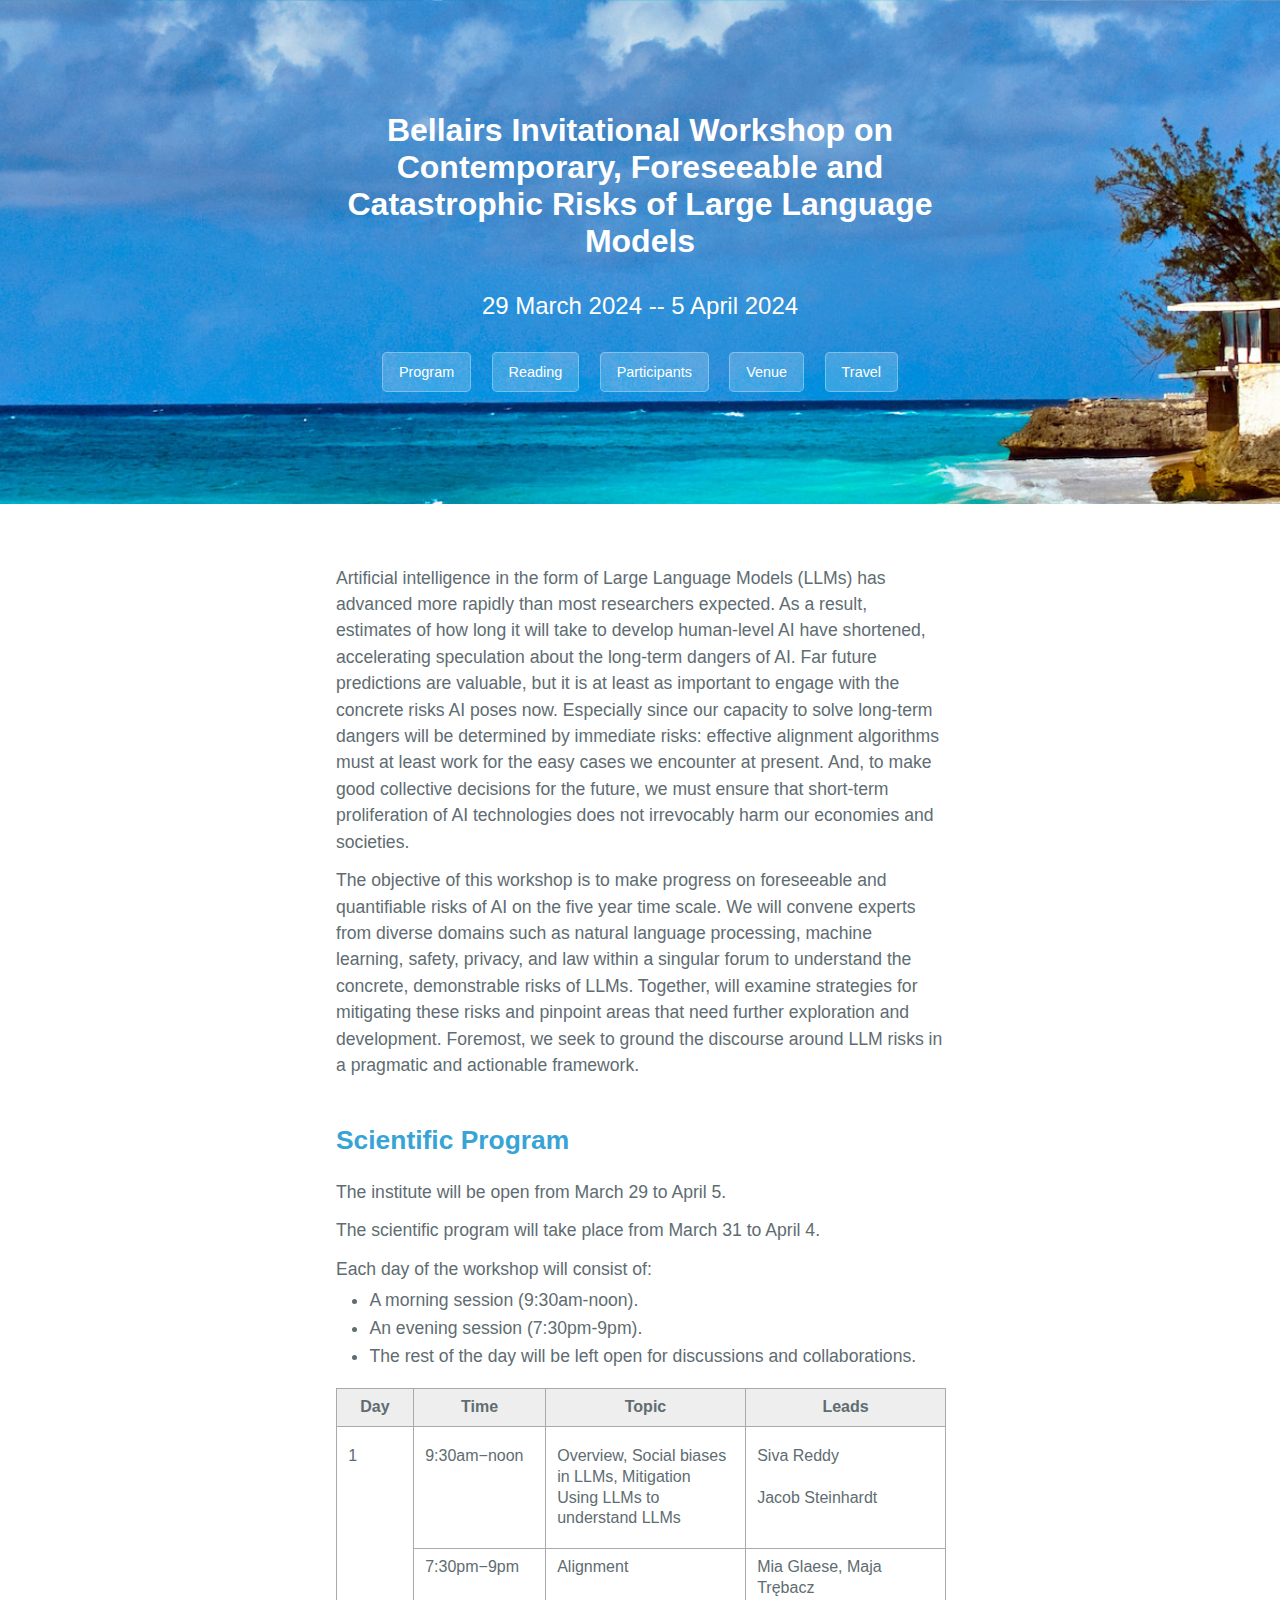
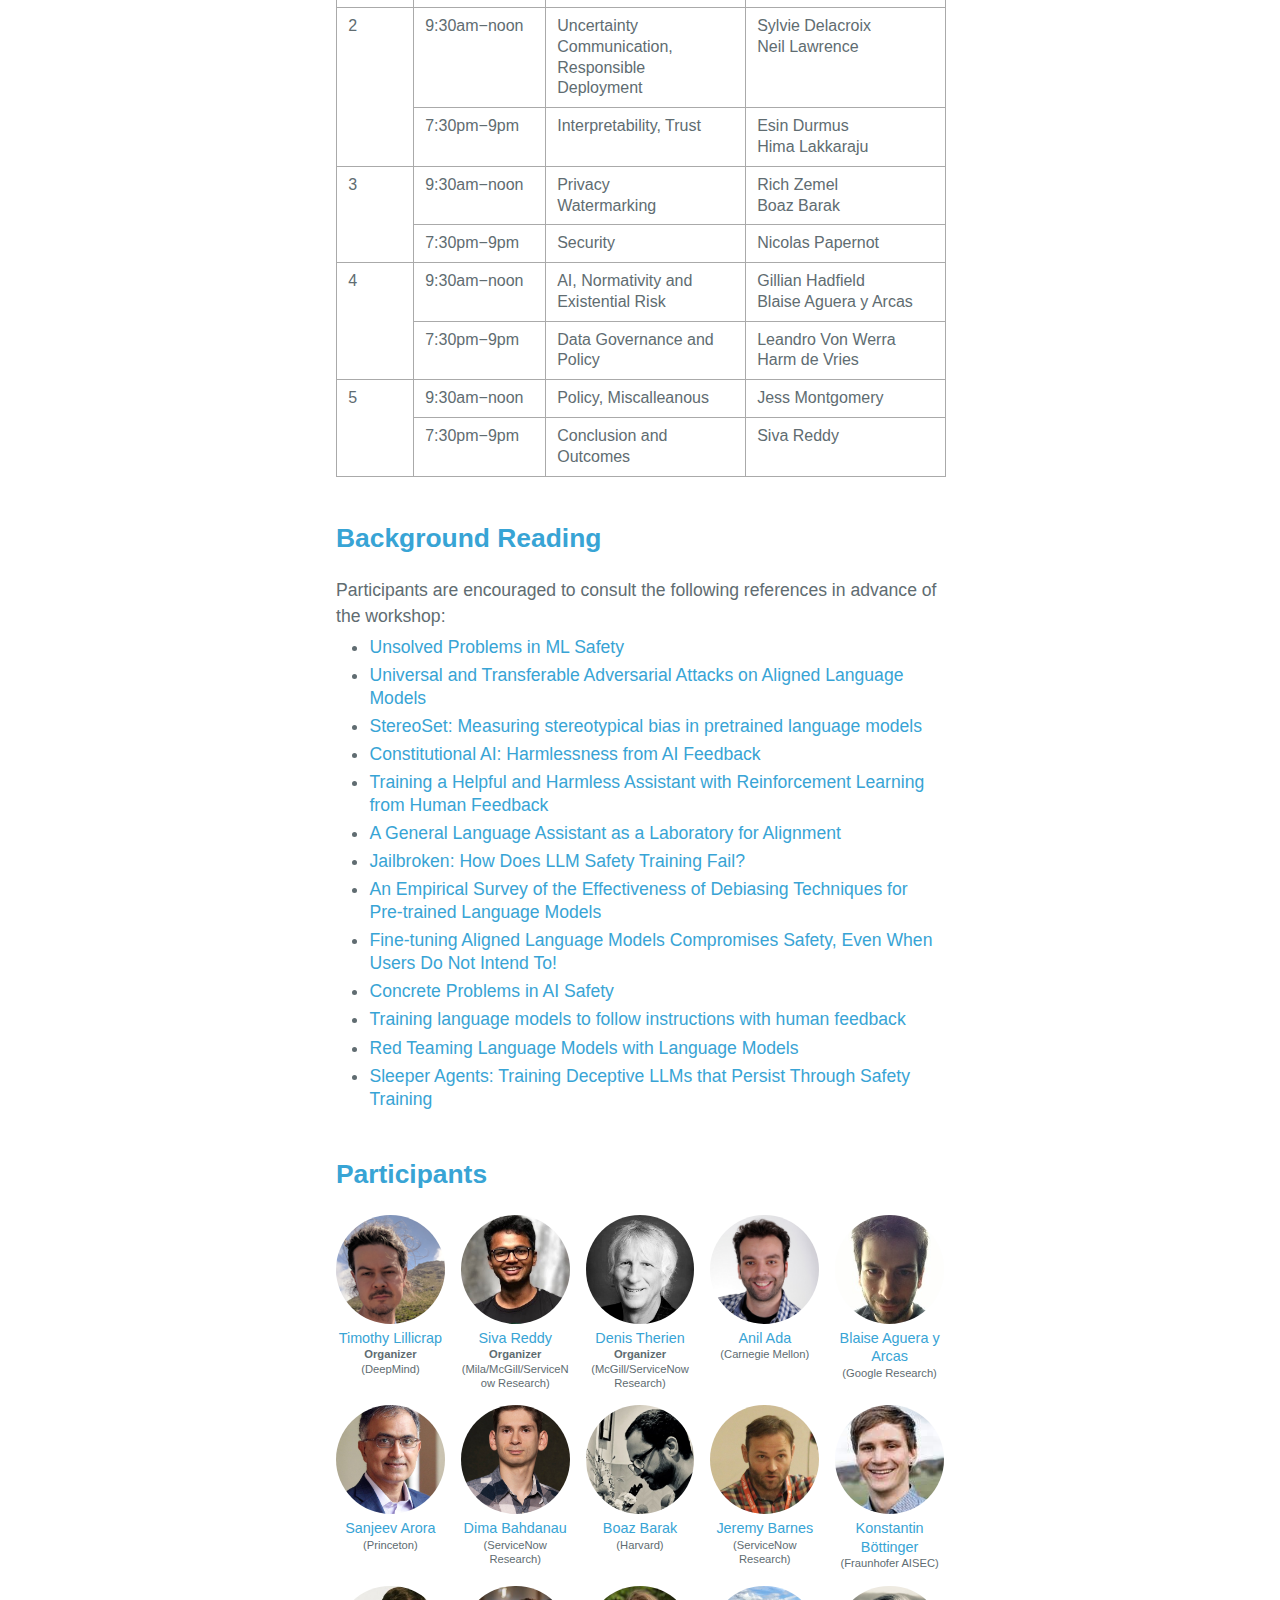
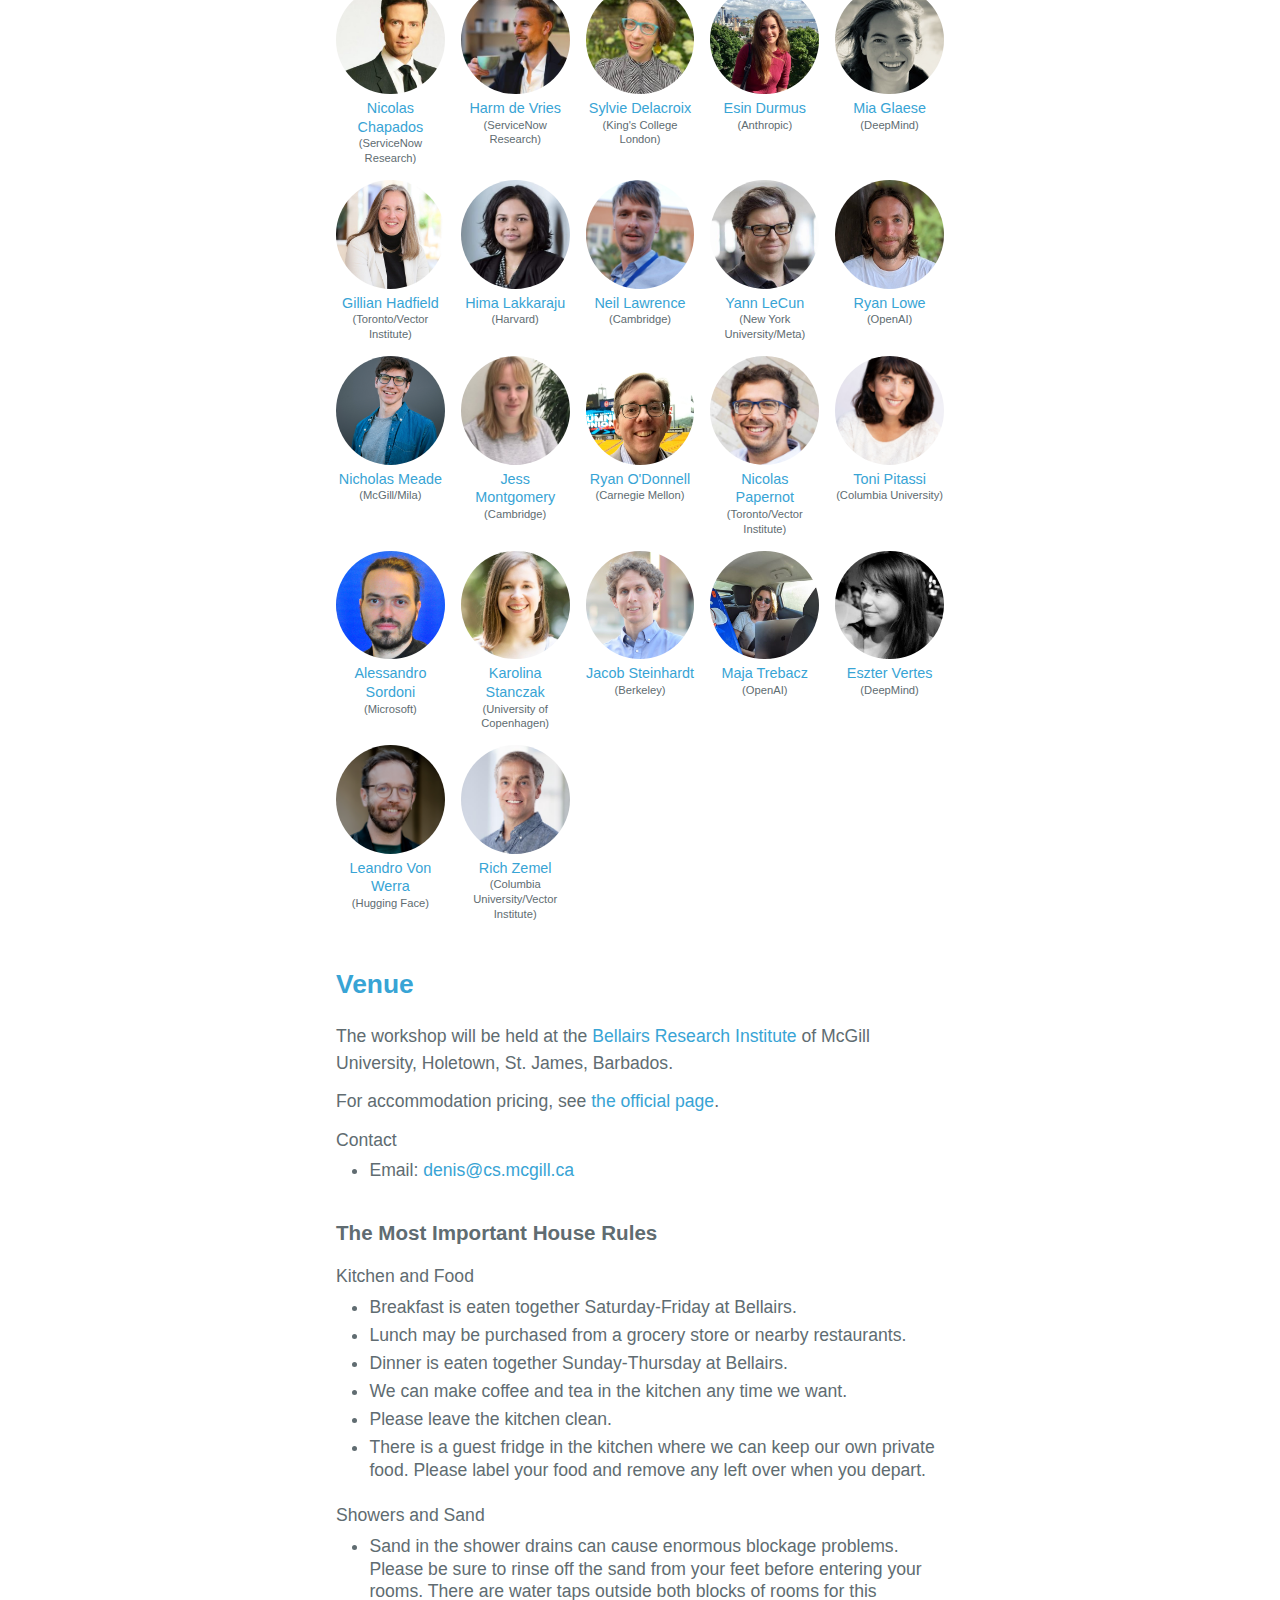
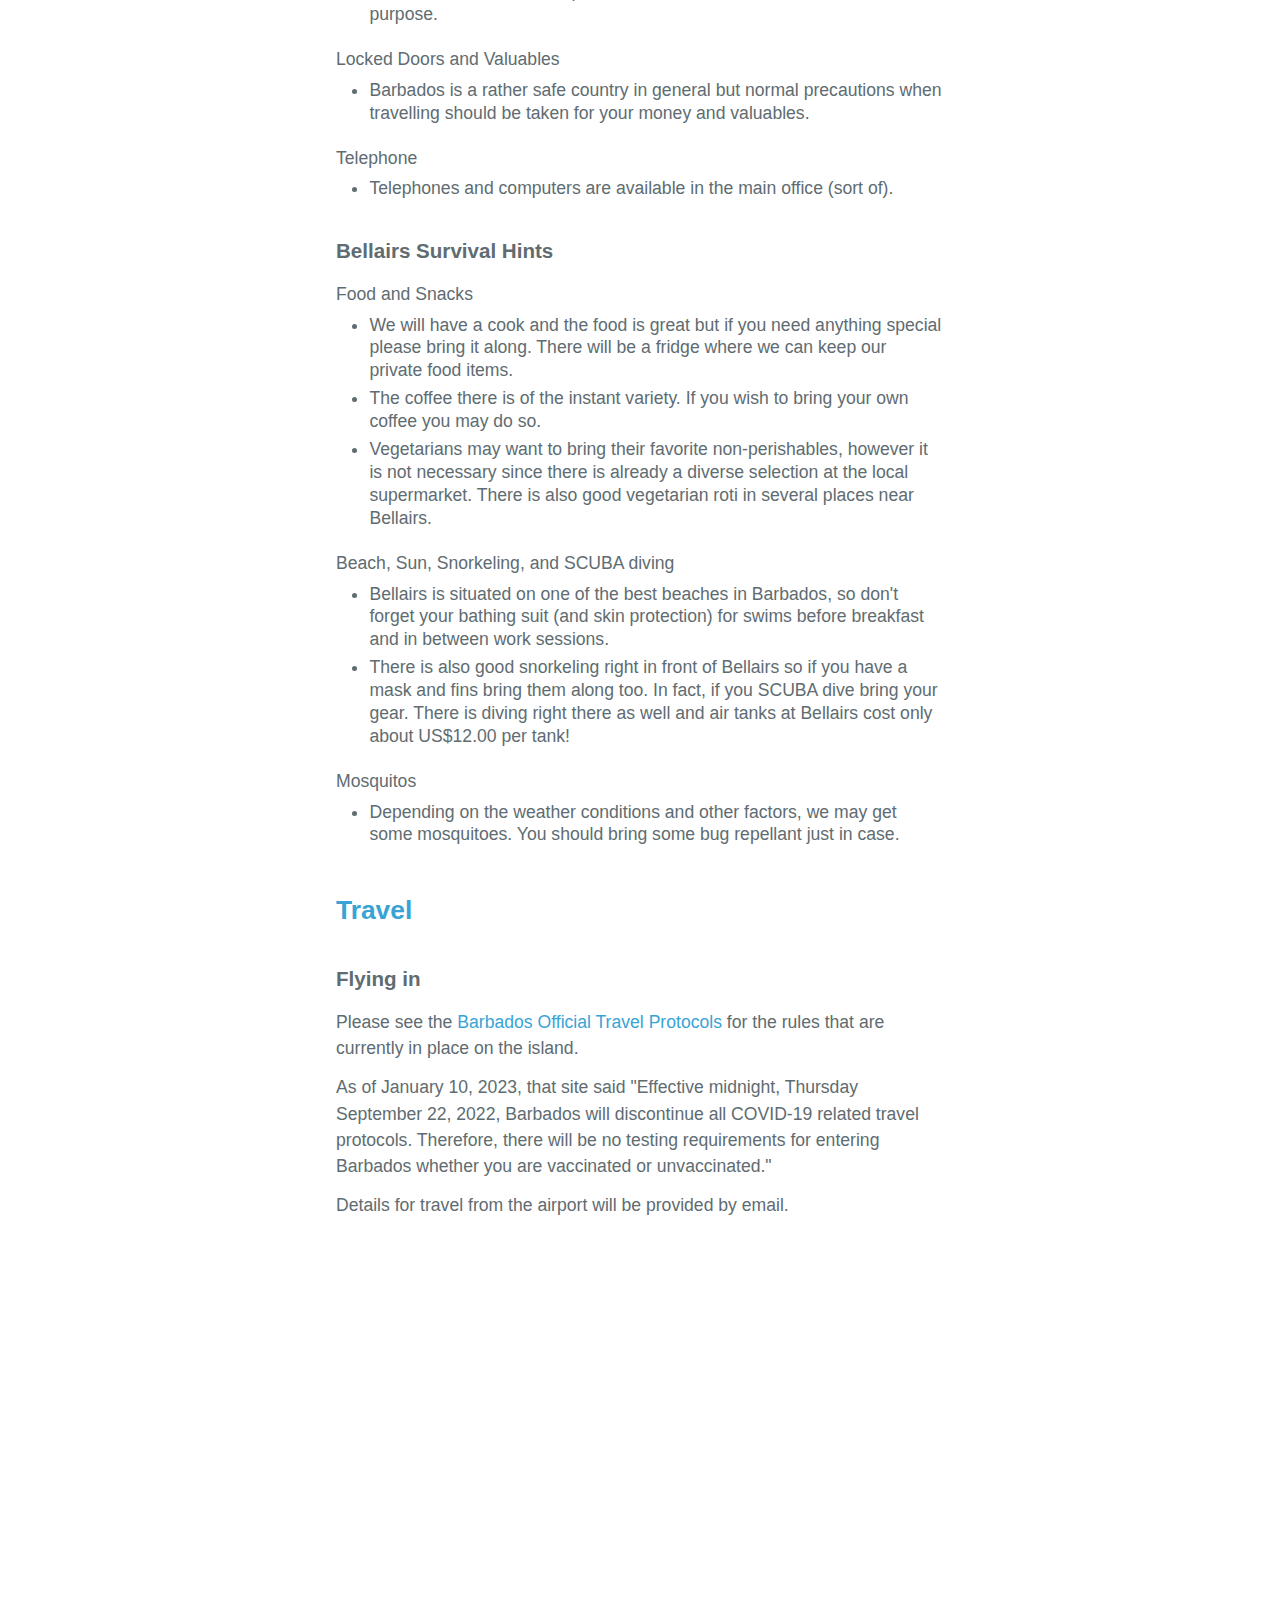
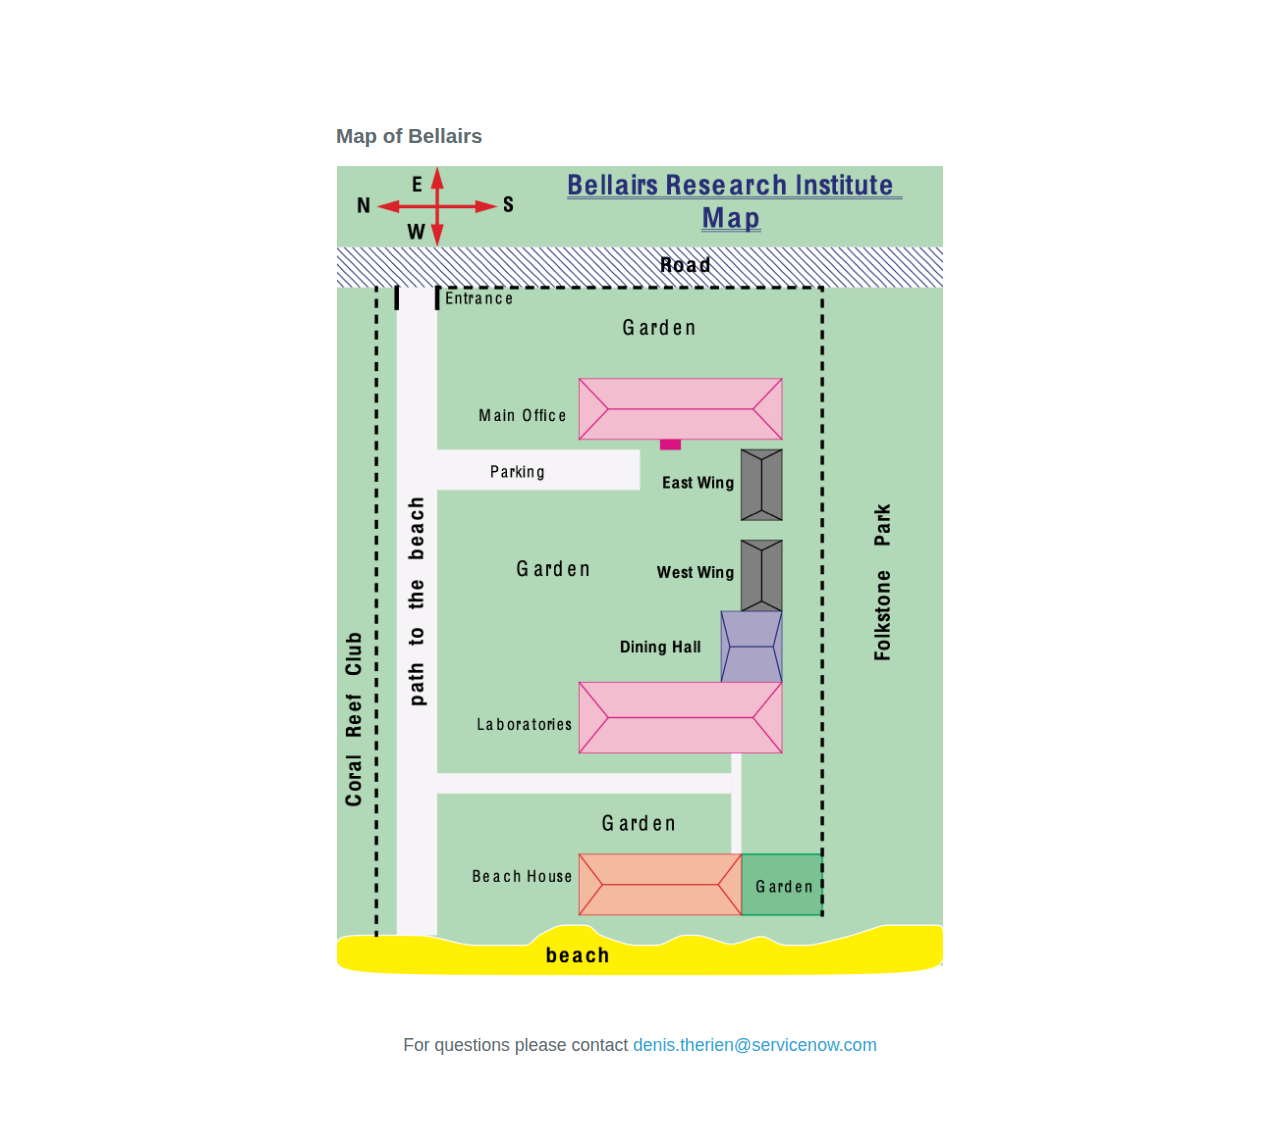
==== index.html @ 1d8d3992 "Update index.html" ====
<!DOCTYPE html>
<html lang="en-US">
    <head>
        <meta charset="UTF-8" />
        <title>Barbados Workshop 2024</title>
        <meta name="viewport" content="width=device-width, initial-scale=1" />
        <meta name="theme-color" content="#388cd5" />
        <link rel="stylesheet" href="assets/style.css" />
        <link rel="shortcut icon" type="image/x-icon" href="favicon.ico?v=9046d6025ad442bfe95151e736f675c26ff5b123" />
        <script src="jquery-3.7.1.min.js"></script>
        <script>
            $(function () {
                $("#includedContent").load("participant.html");
            });
        </script>
    </head>
    <body>
        <header>
            <h1>Bellairs Invitational Workshop on Contemporary, Foreseeable and Catastrophic Risks of Large Language Models</h1>
            <h2>29 March 2024 -- 5 April 2024 </h2>
            <a href="#program">Program</a>
            <a href="#reading">Reading</a>
            <a href="#participants">Participants</a>
            <a href="#venue">Venue</a>
            <a href="#travel">Travel</a>
        </header>
        <main>
            <p>
                Artificial intelligence in the form of Large Language Models (LLMs) has advanced more rapidly than most researchers expected. As a result, estimates of how long it will take to develop human-level AI have shortened,
                accelerating speculation about the long-term dangers of AI. Far future predictions are valuable, but it is at least as important to engage with the concrete risks AI poses now. Especially since our capacity to solve
                long-term dangers will be determined by immediate risks: effective alignment algorithms must at least work for the easy cases we encounter at present. And, to make good collective decisions for the future, we must ensure
                that short-term proliferation of AI technologies does not irrevocably harm our economies and societies.
            </p>
            <p>
                The objective of this workshop is to make progress on foreseeable and quantifiable risks of AI on the five year time scale. We will convene experts from diverse domains such as natural language processing, machine learning,
                safety, privacy, and law within a singular forum to understand the concrete, demonstrable risks of LLMs. Together, will examine strategies for mitigating these risks and pinpoint areas that need further exploration and
                development. Foremost, we seek to ground the discourse around LLM risks in a pragmatic and actionable framework.
            </p>
            <h2 id="program">Scientific Program</h2>
            <p>The institute will be open from March 29 to April 5.</p>
            <p>The scientific program will take place from March 31 to April 4.</p>
            <p>Each day of the workshop will consist of:</p>
            <ul>
                <li>A morning session (9:30am-noon).</li>
                <li>An evening session (7:30pm-9pm).</li>
                <li>The rest of the day will be left open for discussions and collaborations.</li>
            </ul>
            <google-sheets-html-origin>
<table dir="ltr" style="table-layout: fixed; font-size: 12pt; width: 0px; border-collapse: collapse; border: none;" border="1" cellspacing="0" cellpadding="0" data-sheets-root="1">
<thead>
<tr>
<th>Day</th>
<th>Time</th>
<th>Topic</th>
<th>Leads</th>
</tr>
</thead>
<colgroup> <col width="77" /> <col width="132" /> <col width="200" /> <col width="200" /> </colgroup>
<tbody>
<tr>
<td colspan="1" rowspan="2">
<div>1</div>
</td>
<td>9:30am&minus;noon</td>
<td>
<p>Overview, Social biases in LLMs, Mitigation<br />Using LLMs to understand LLMs</p>
</td>
<td>
<p>Siva Reddy<br /><br />Jacob Steinhardt<br /><br /></p>
</td>
</tr>
<tr>
<td>7:30pm&minus;9pm</td>
<td>Alignment</td>
<td>Mia Glaese, Maja Trębacz</td>
</tr>
<tr>
<td colspan="1" rowspan="2">
<div>2</div>
</td>
<td>9:30am&minus;noon</td>
<td>Uncertainty Communication, Responsible Deployment</td>
<td>Sylvie Delacroix<br />Neil Lawrence<br /><br /></td>
</tr>
<tr>
<td>7:30pm&minus;9pm</td>
<td>Interpretability, Trust</td>
<td>Esin Durmus<br />Hima Lakkaraju</td>
</tr>
<tr>
<td colspan="1" rowspan="2">
<div>3</div>
</td>
<td>9:30am&minus;noon</td>
<td>Privacy<br />Watermarking</td>
<td>Rich Zemel<br />Boaz Barak</td>
</tr>
<tr>
<td>7:30pm&minus;9pm</td>
<td>Security</td>
<td>Nicolas Papernot</td>
</tr>
<tr>
<td colspan="1" rowspan="2">
<div>4</div>
</td>
<td>9:30am&minus;noon</td>
<td>AI, Normativity and Existential Risk</td>
<td>Gillian Hadfield<br /> Blaise Aguera y Arcas</td>
</tr>
<tr>
<td>7:30pm&minus;9pm</td>
<td>Data Governance and Policy</td>
<td>Leandro Von Werra<br />Harm de Vries</td>
</tr>
<tr>
<td colspan="1" rowspan="2">
<div>5</div>
</td>
<td>9:30am&minus;noon</td>
<td>Policy, Miscalleanous</td>
<td>Jess Montgomery</td>
</tr>
<tr>
<td>7:30pm&minus;9pm</td>
<td>Conclusion and Outcomes</td>
<td>Siva Reddy</td>
</tr>
</tbody>
</table>
</google-sheets-html-origin>
            <h2 id="reading">Background Reading</h2>
            <p>Participants are encouraged to consult the following references in advance of the workshop:</p>
            <ul>
                <li><a href="https://arxiv.org/abs/2109.13916">Unsolved Problems in ML Safety</a></li>
                <li><a href="https://arxiv.org/abs/2307.15043">Universal and Transferable Adversarial Attacks on Aligned Language Models</a></li>
                <li><a href="https://aclanthology.org/2021.acl-long.416">StereoSet: Measuring stereotypical bias in pretrained language models</a></li>
                <li><a href="https://arxiv.org/abs/2212.08073">Constitutional AI: Harmlessness from AI Feedback</a></li>
                <li><a href="https://arxiv.org/abs/2204.05862">Training a Helpful and Harmless Assistant with Reinforcement Learning from Human Feedback</a></li>
                <li><a href="https://arxiv.org/abs/2112.00861">A General Language Assistant as a Laboratory for Alignment</a></li>
                <li><a href="https://arxiv.org/abs/2307.02483">Jailbroken: How Does LLM Safety Training Fail?</a></li>
                <li><a href="https://aclanthology.org/2022.acl-long.132">An Empirical Survey of the Effectiveness of Debiasing Techniques for Pre-trained Language Models</a></li>
                <li><a href="https://arxiv.org/abs/2310.03693">Fine-tuning Aligned Language Models Compromises Safety, Even When Users Do Not Intend To!</a></li>
                <li><a href="https://arxiv.org/abs/1606.06565">Concrete Problems in AI Safety</a></li>
                <li><a href="https://arxiv.org/abs/2203.02155">Training language models to follow instructions with human feedback</a></li>
                <li><a href="https://aclanthology.org/2022.emnlp-main.225">Red Teaming Language Models with Language Models</a></li>
                <li><a href="https://arxiv.org/abs/2401.05566">Sleeper Agents: Training Deceptive LLMs that Persist Through Safety Training</a></li>
            </ul>
            </ul>
            <h2 id="participants">Participants</h2>
            <div id="includedContent"></div>
            <h2 id="venue">Venue</h2>
            <p>The workshop will be held at the <a href="https://www.mcgill.ca/bellairs/">Bellairs Research Institute</a> of McGill University, Holetown, St. James, Barbados.</p>
            <p>For accommodation pricing, see <a href="https://www.mcgill.ca/bellairs/facilities/accommodation">the official page</a>.</p>
            <p>Contact</p>
            <ul>
                <li>Email: <a href="mailto:denis@cs.mcgill.ca">denis@cs.mcgill.ca</a></li>
            </ul>
            <h3>The Most Important House Rules</h3>
            <p>Kitchen and Food</p>
            <ul>
                <li>Breakfast is eaten together Saturday-Friday at Bellairs.</li>
                <li>Lunch may be purchased from a grocery store or nearby restaurants.</li>
                <li>Dinner is eaten together Sunday-Thursday at Bellairs.</li>
                <li>We can make coffee and tea in the kitchen any time we want.</li>
                <li>Please leave the kitchen clean.</li>
                <li>There is a guest fridge in the kitchen where we can keep our own private food. Please label your food and remove any left over when you depart.</li>
            </ul>
            <p>Showers and Sand</p>
            <ul>
                <li>
                    Sand in the shower drains can cause enormous blockage problems. Please be sure to rinse off the sand from your feet before entering your rooms. There are water taps outside both blocks of rooms for this purpose.
                </li>
            </ul>
            <p>Locked Doors and Valuables</p>
            <ul>
                <li>Barbados is a rather safe country in general but normal precautions when travelling should be taken for your money and valuables.</li>
            </ul>
            <p>Telephone</p>
            <ul>
                <li>Telephones and computers are available in the main office (sort of).</li>
            </ul>
            <h3>Bellairs Survival Hints</h3>
            <p>Food and Snacks</p>
            <ul>
                <li>We will have a cook and the food is great but if you need anything special please bring it along. There will be a fridge where we can keep our private food items.</li>
                <li>The coffee there is of the instant variety. If you wish to bring your own coffee you may do so.</li>
                <li>
                    Vegetarians may want to bring their favorite non-perishables, however it is not necessary since there is already a diverse selection at the local supermarket. There is also good vegetarian roti in several places near
                    Bellairs.
                </li>
            </ul>
            <p>Beach, Sun, Snorkeling, and SCUBA diving</p>
            <ul>
                <li>Bellairs is situated on one of the best beaches in Barbados, so don't forget your bathing suit (and skin protection) for swims before breakfast and in between work sessions.</li>
                <li>
                    There is also good snorkeling right in front of Bellairs so if you have a mask and fins bring them along too. In fact, if you SCUBA dive bring your gear. There is diving right there as well and air tanks at Bellairs cost
                    only about US$12.00 per tank!
                </li>
            </ul>
            <p>Mosquitos</p>
            <ul>
                <li>Depending on the weather conditions and other factors, we may get some mosquitoes. You should bring some bug repellant just in case.</li>
            </ul>
            <h2 id="travel">Travel</h2>
            <h3>Flying in</h3>
            <p>Please see the <a href="https://www.visitbarbados.org/covid-19-travel-guidelines-2022">Barbados Official Travel Protocols</a> for the rules that are currently in place on the island.</p>
            <p>
                As of January 10, 2023, that site said "Effective midnight, Thursday September 22, 2022, Barbados will discontinue all COVID-19 related travel protocols. Therefore, there will be no testing requirements for entering Barbados
                whether you are vaccinated or unvaccinated."
            </p>
            <p>Details for travel from the airport will be provided by email.</p>
            <iframe src="https://maps.google.com/maps?q=mcgill+bellairs+holetown&t=&z=13&ie=UTF8&iwloc=&output=embed" frameborder="0" style="border: 0; width: 100%; height: 50vh;" allowfullscreen></iframe>
            <h3>Map of Bellairs</h3>
            <center>
                <img src="assets/bellairs-map.png" style="max-height: 90vh;" />
            </center>
            <p style="margin: 3rem 0 1rem; text-align: center;">For questions please contact <a href="mailto:denis.therien@servicenow.com">denis.therien@servicenow.com</a></p>
        </main>
    </body>
</html>
---- assets/style.css ----
* {
  font-family: -apple-system, BlinkMacSystemFont, 'Segoe UI', Roboto, Helvetica Neue, Helvetica, Arial, sans-serif, 'Apple Color Emoji', 'Segoe UI Emoji', 'Segoe UI Symbol';
  box-sizing: border-box;
}

html, body {
  margin: 0;
  padding: 0;
  font-size: 16px !important;
  background: #fff;
  min-height: 100%;
}

img { max-width: 100%; }
p { margin: .7em 0; }
h1, h2, h3, h4 { margin: 1.6em 0 .7em 0; }
h1, h2, h3, h4, p, li { word-wrap: break-word; }
a, a:active, a:hover, a:visited { color: #38a4d5; text-decoration: none; }

header {
  background: url(banner.jpg);
  background-size: cover;
  background-position: 89% center;
  text-align: center;
  margin: 0;
  padding: 7rem 1rem 6rem;
}

header h1 {
  font-size: 2em;
  color: #fff;
  margin: 0 auto;
  width: 100%;
  max-width: 40rem;
  padding: 0;
}
header h2 {
  font-size: 1.5em;
  color: #fff;
  margin: 2rem 0 2rem;
  padding: 0;
  font-weight: normal;
}
header a, header a:visited {
  display: inline-block;
  font-size: 0.9rem;
  padding: .7rem 1rem;
  margin: 0 0 1rem 0;
  color: #fff;
  background-color: rgba(255, 255, 255, 0.2);
  border: rgba(255, 255, 255, 0.3) solid 1px;
  border-radius: 0.3rem;
  transition: color 0.2s, background-color 0.2s, border-color 0.2s;
}
header a:hover, header a:active {
  color: #fff;
  background-color: rgba(255, 255, 255, 0.4);
  border-color: rgba(255, 255, 255, 0.3);
  border-color: rgba(255, 255, 255, 0.5);
  text-decoration: none;
}
header a + a { margin-left: 1rem; }

main {
  margin: 0 auto;
  padding: 3rem 1rem 3rem;
  width: 100%;
  max-width: 40rem;
  line-height: 1.5;
  color: #606c71;
  font-size: 1.1rem;
}

main h2 { color: #38a4d5; }
main a:hover { text-decoration: underline; }
th, td { border: 1px solid #aaa; padding: .5rem .7rem; vertical-align: baseline; line-height: 1.3; }
th { background: #eee; }
table { border-collapse: collapse; width: 100%; }
table .c { text-align: center; }
table .l { text-align: left; }
ol, ul { padding-left: 1.9em; }
li { line-height: 1.3; padding: .15em 0; }
p + ol, p + ul { margin-top: -.5em; }

.faces {
  display: grid;
  grid-template-columns: repeat(auto-fit, minmax(max(5rem, 15%), 1fr));
  gap: .7rem 1rem;
  margin: 1rem 0;
  padding: 0;
}
.faces li { display: inline-block; text-align: center; font-size: .7rem; }
.faces img { width: 100%; aspect-ratio: 1 / 1; object-fit: cover; border-radius: 100%; }
.faces a { display: block; font-size: .9rem }
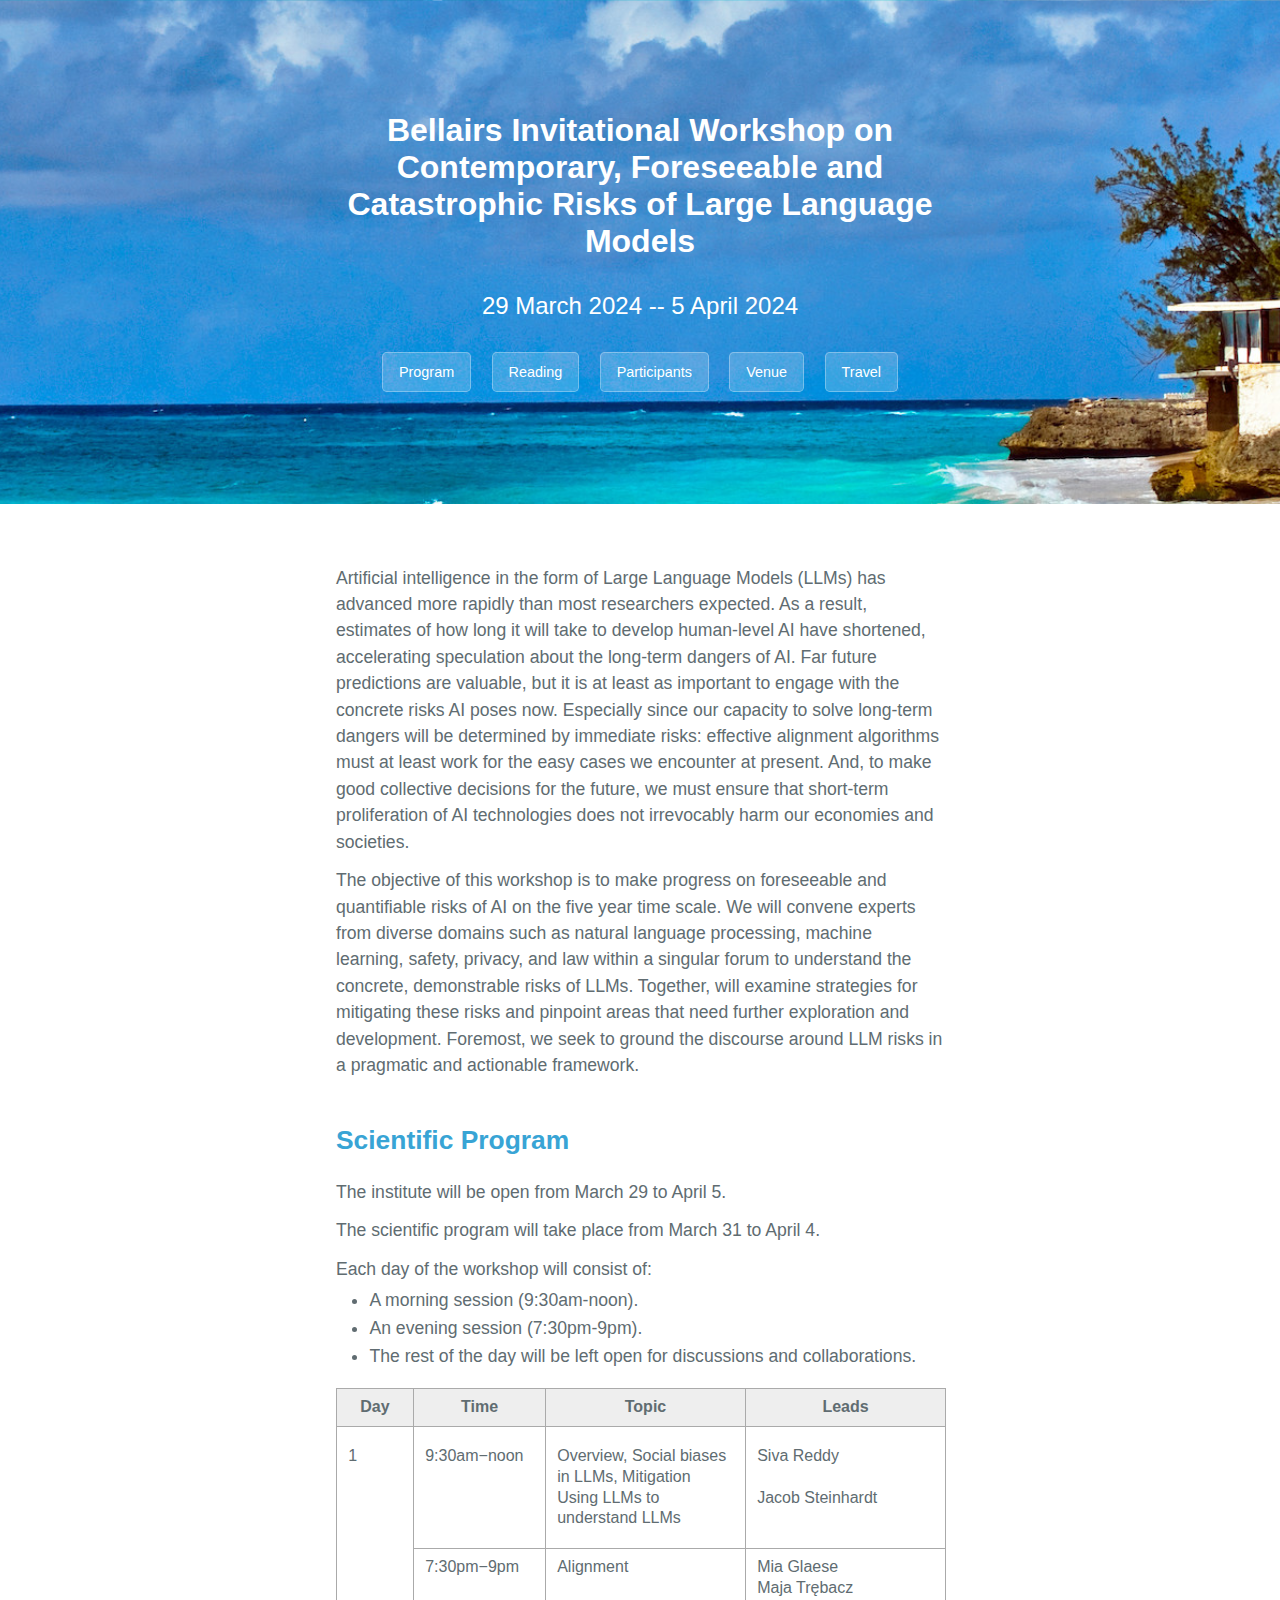
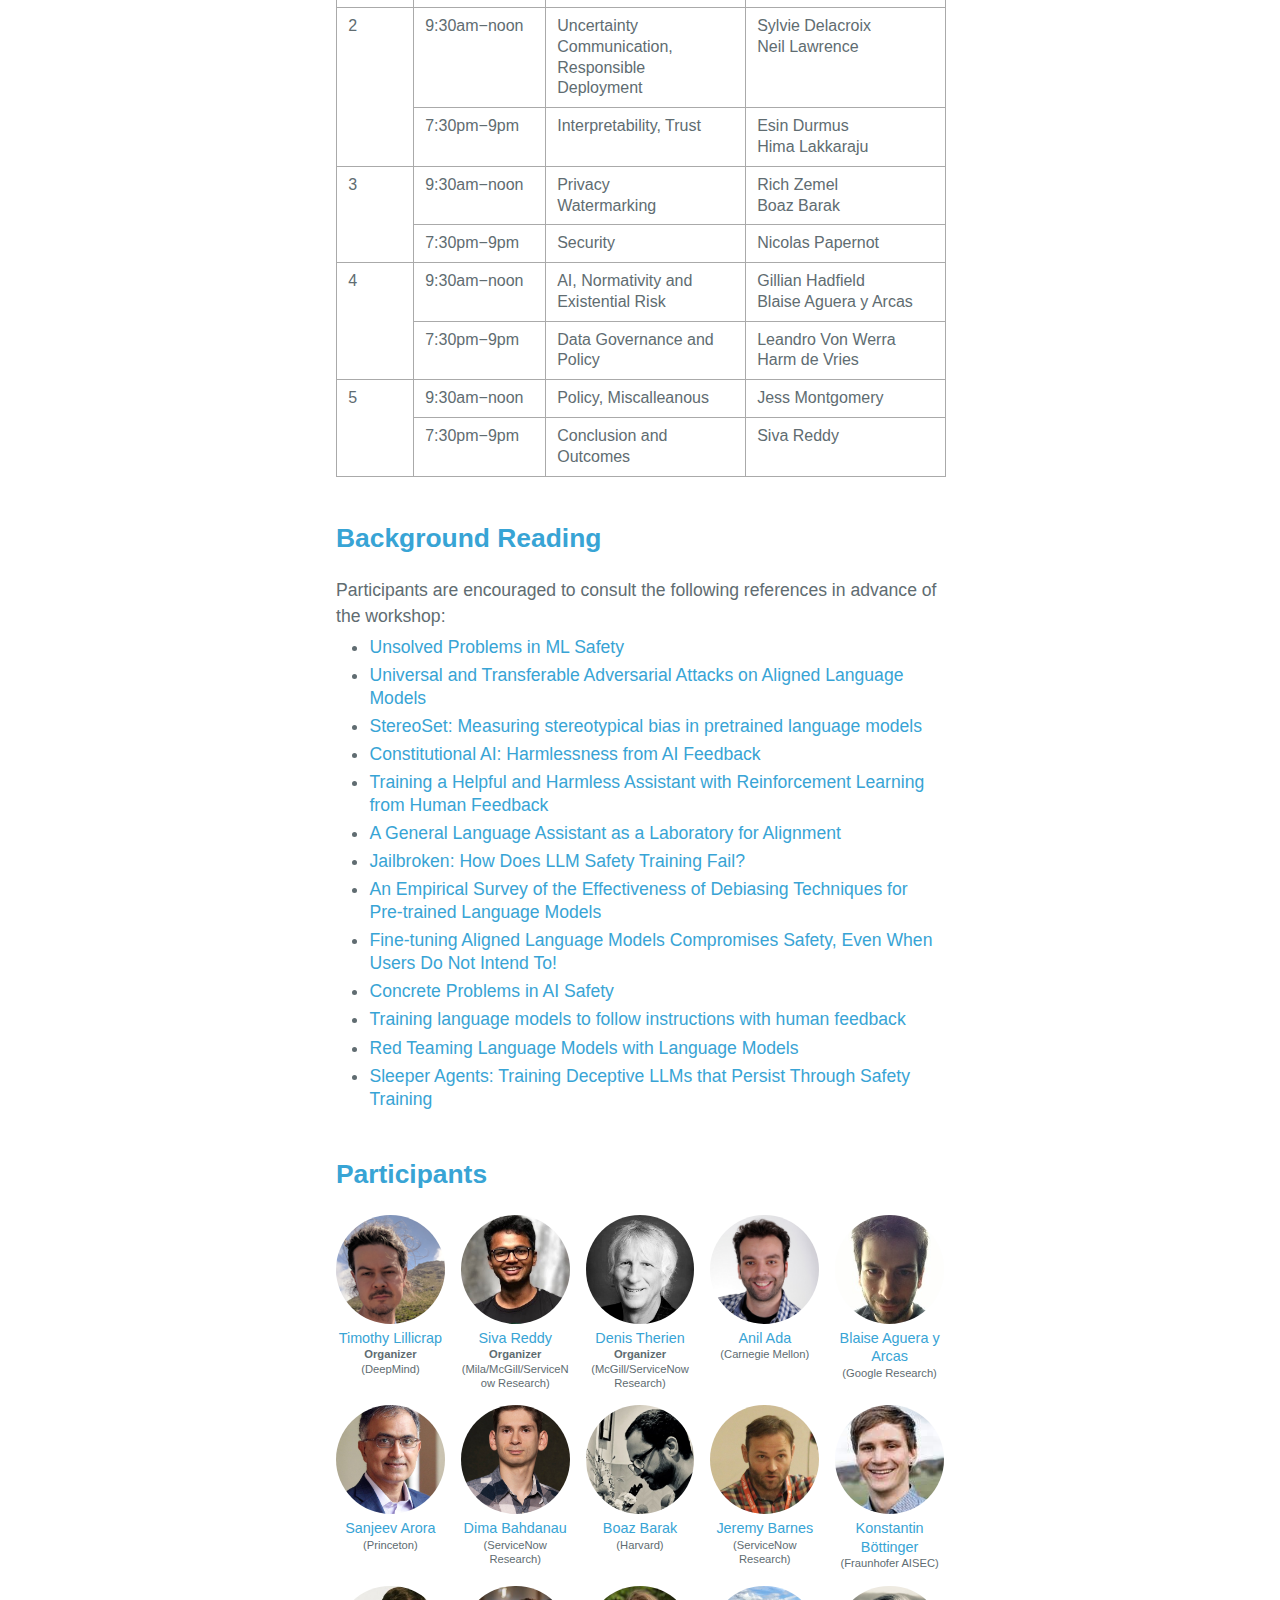
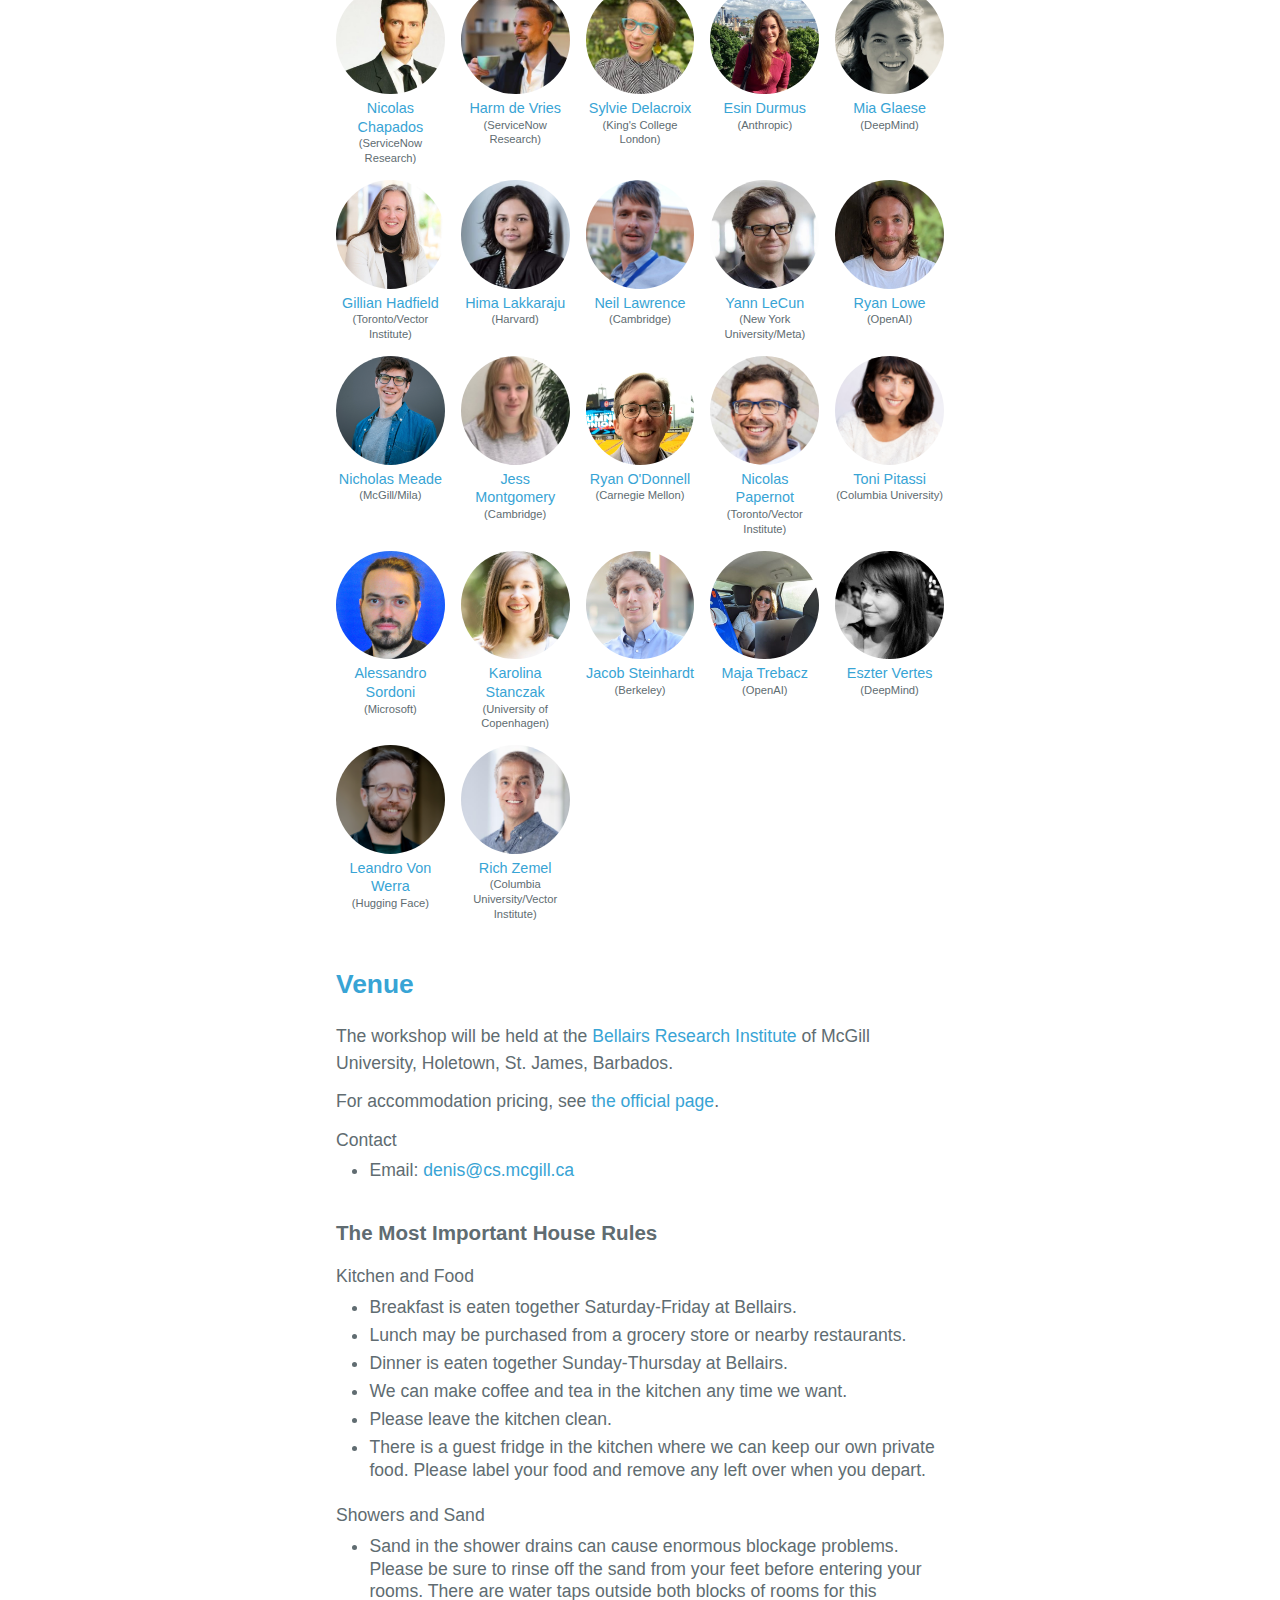
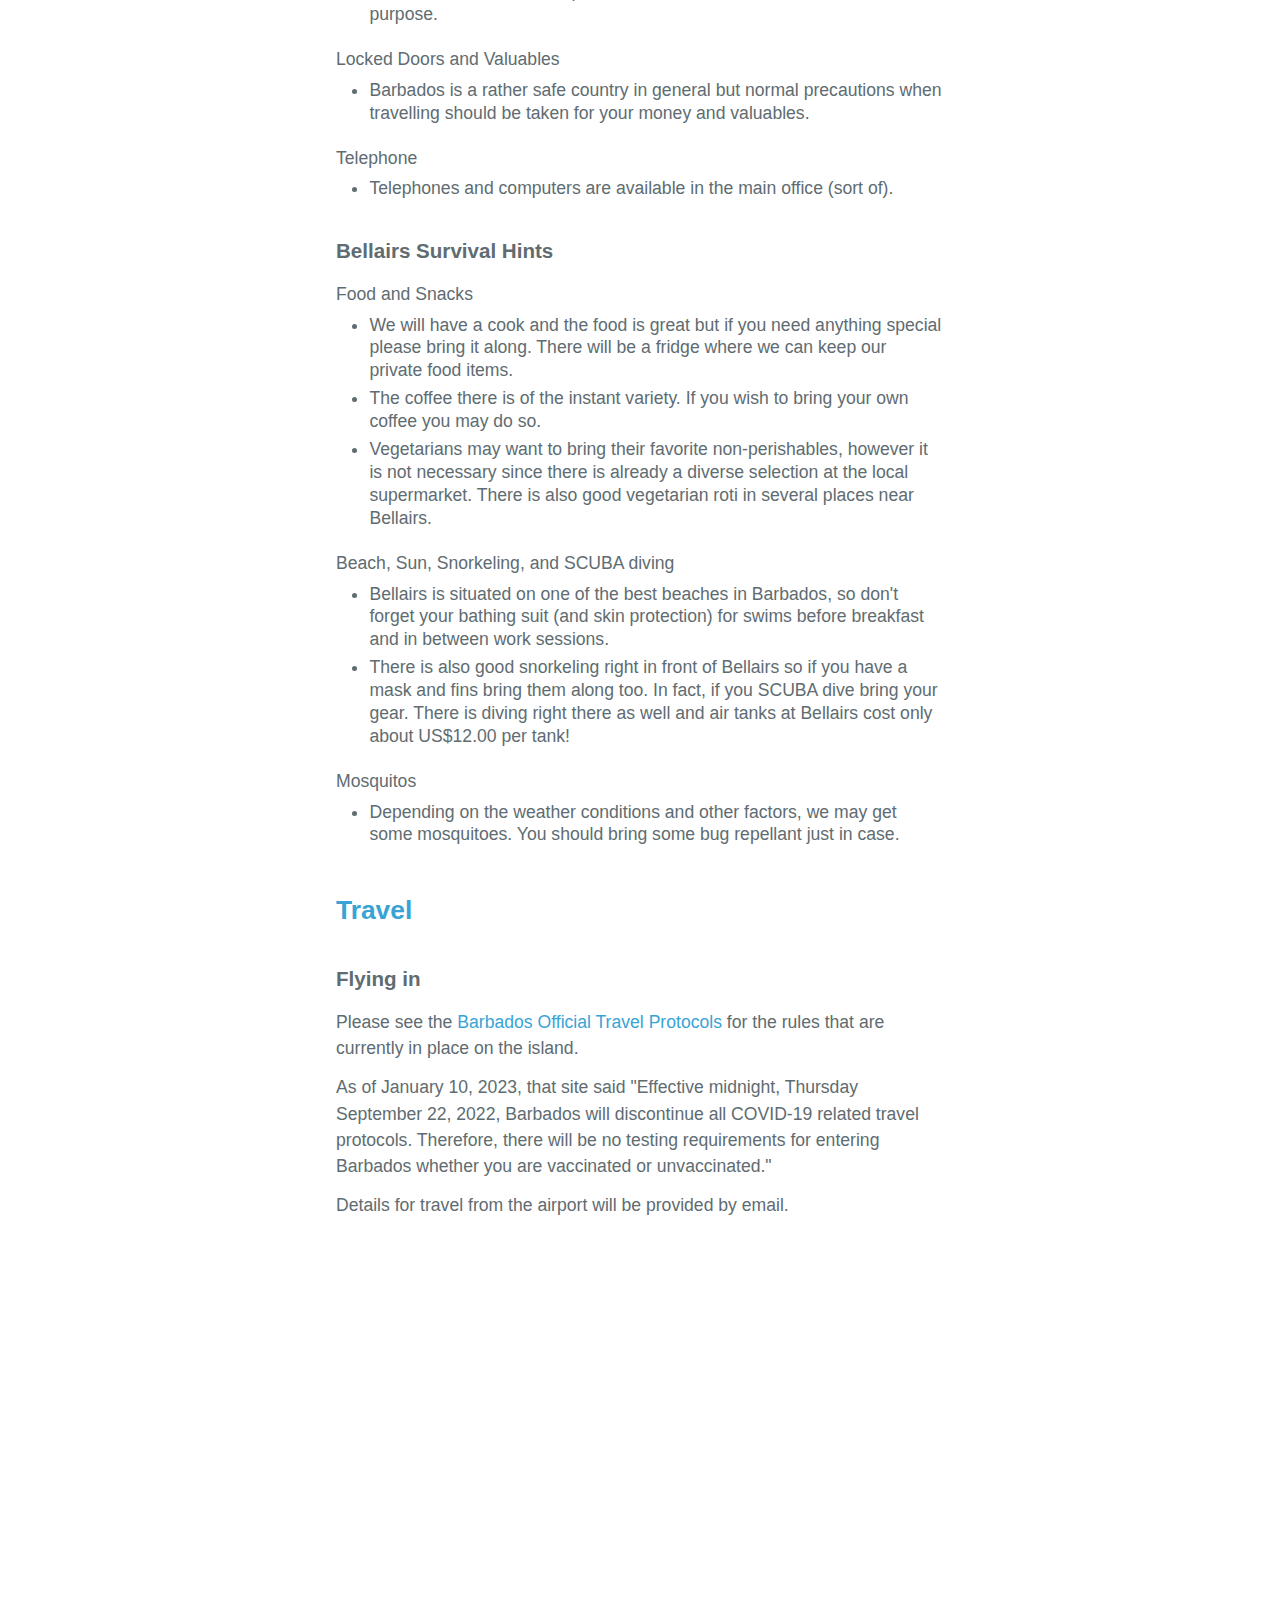
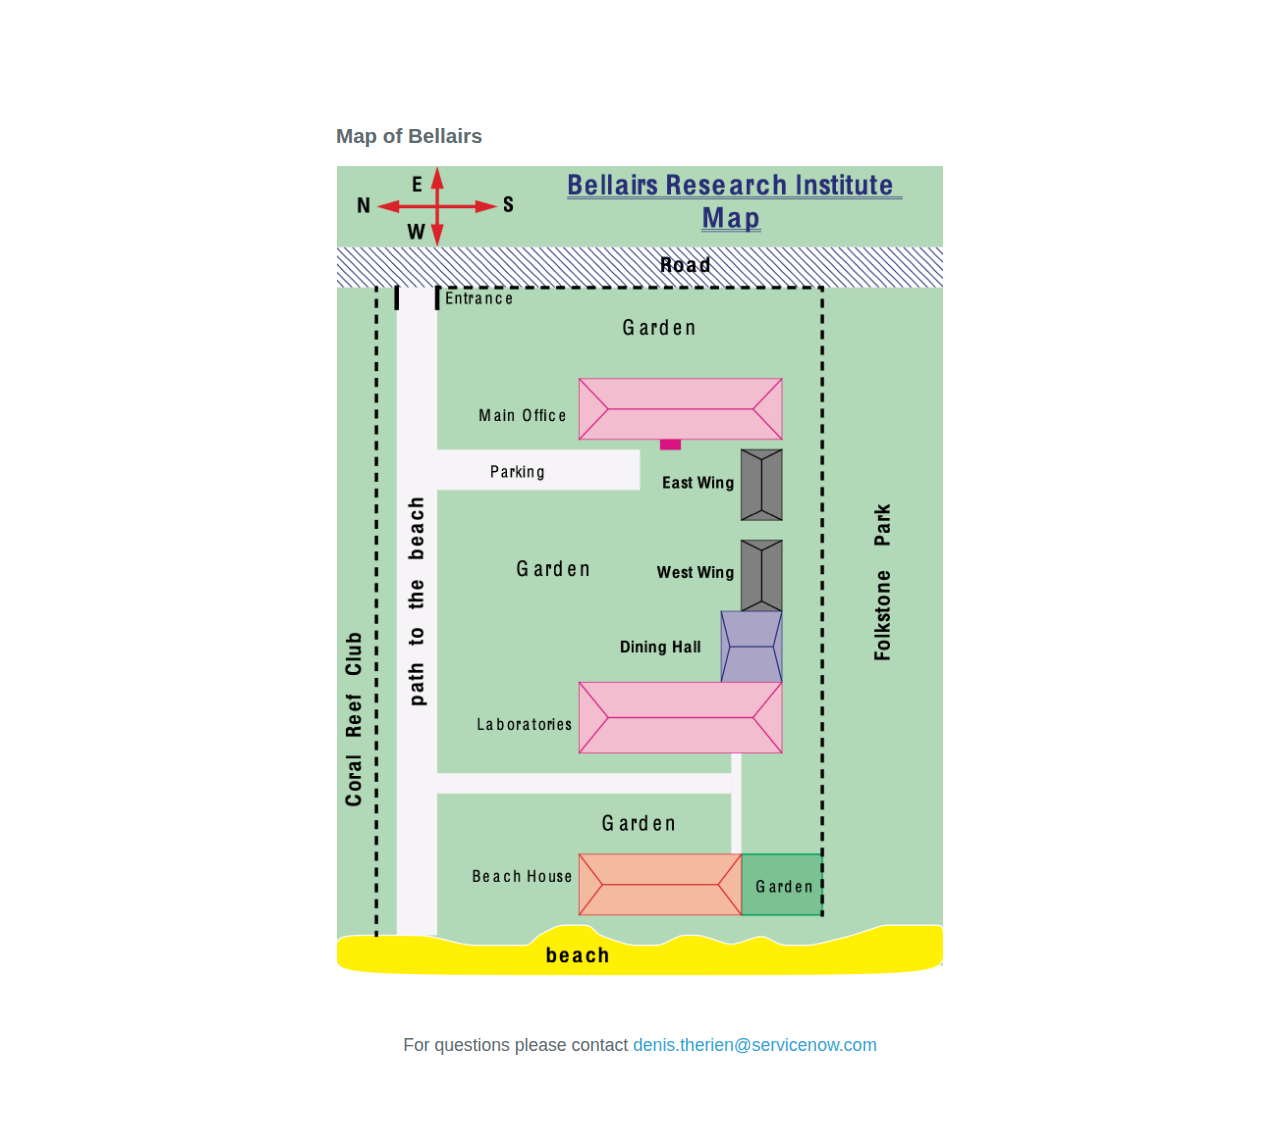
==== commit 02f80c3a: "Update index.html" ====
--- a/index.html
+++ b/index.html
@@ -72,7 +72,7 @@
 <tr>
 <td>7:30pm&minus;9pm</td>
 <td>Alignment</td>
-<td>Mia Glaese, Maja Trębacz</td>
+<td>Mia Glaese<br />Maja Trębacz</td>
 </tr>
 <tr>
 <td colspan="1" rowspan="2">
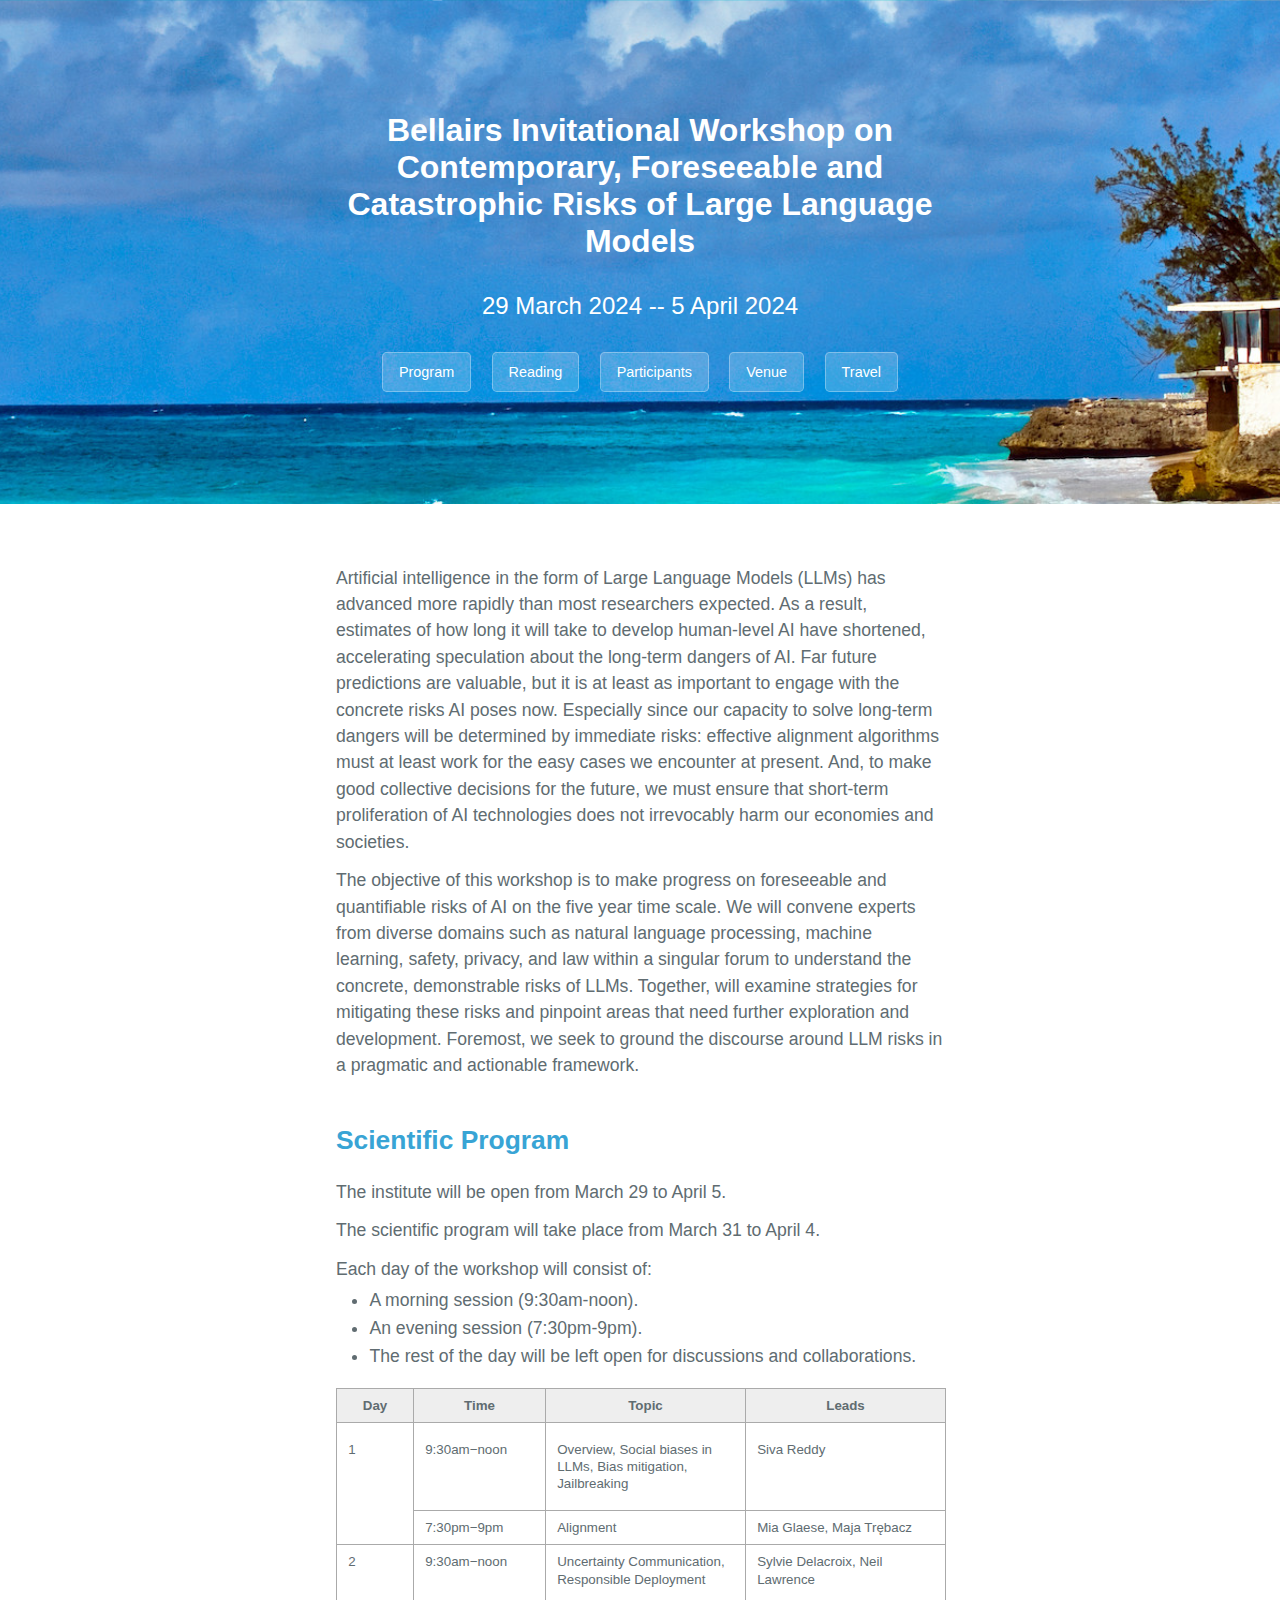
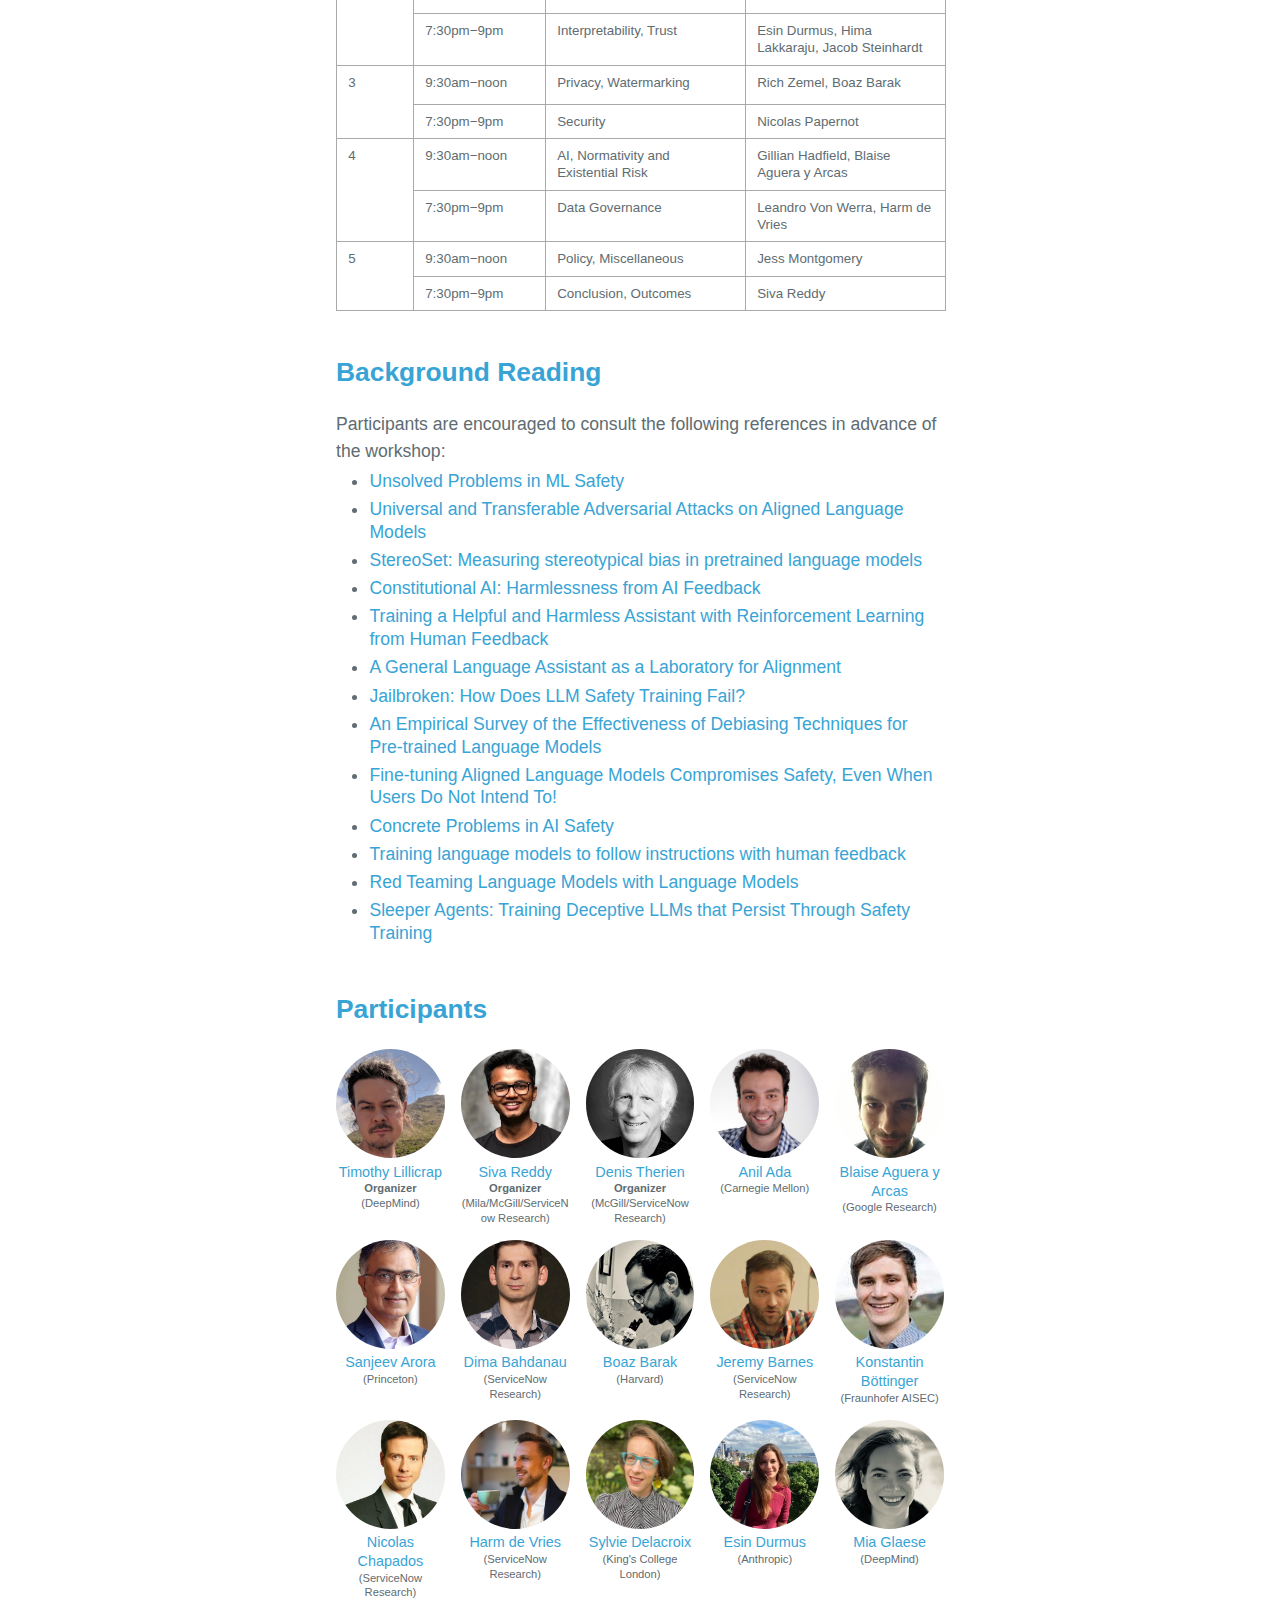
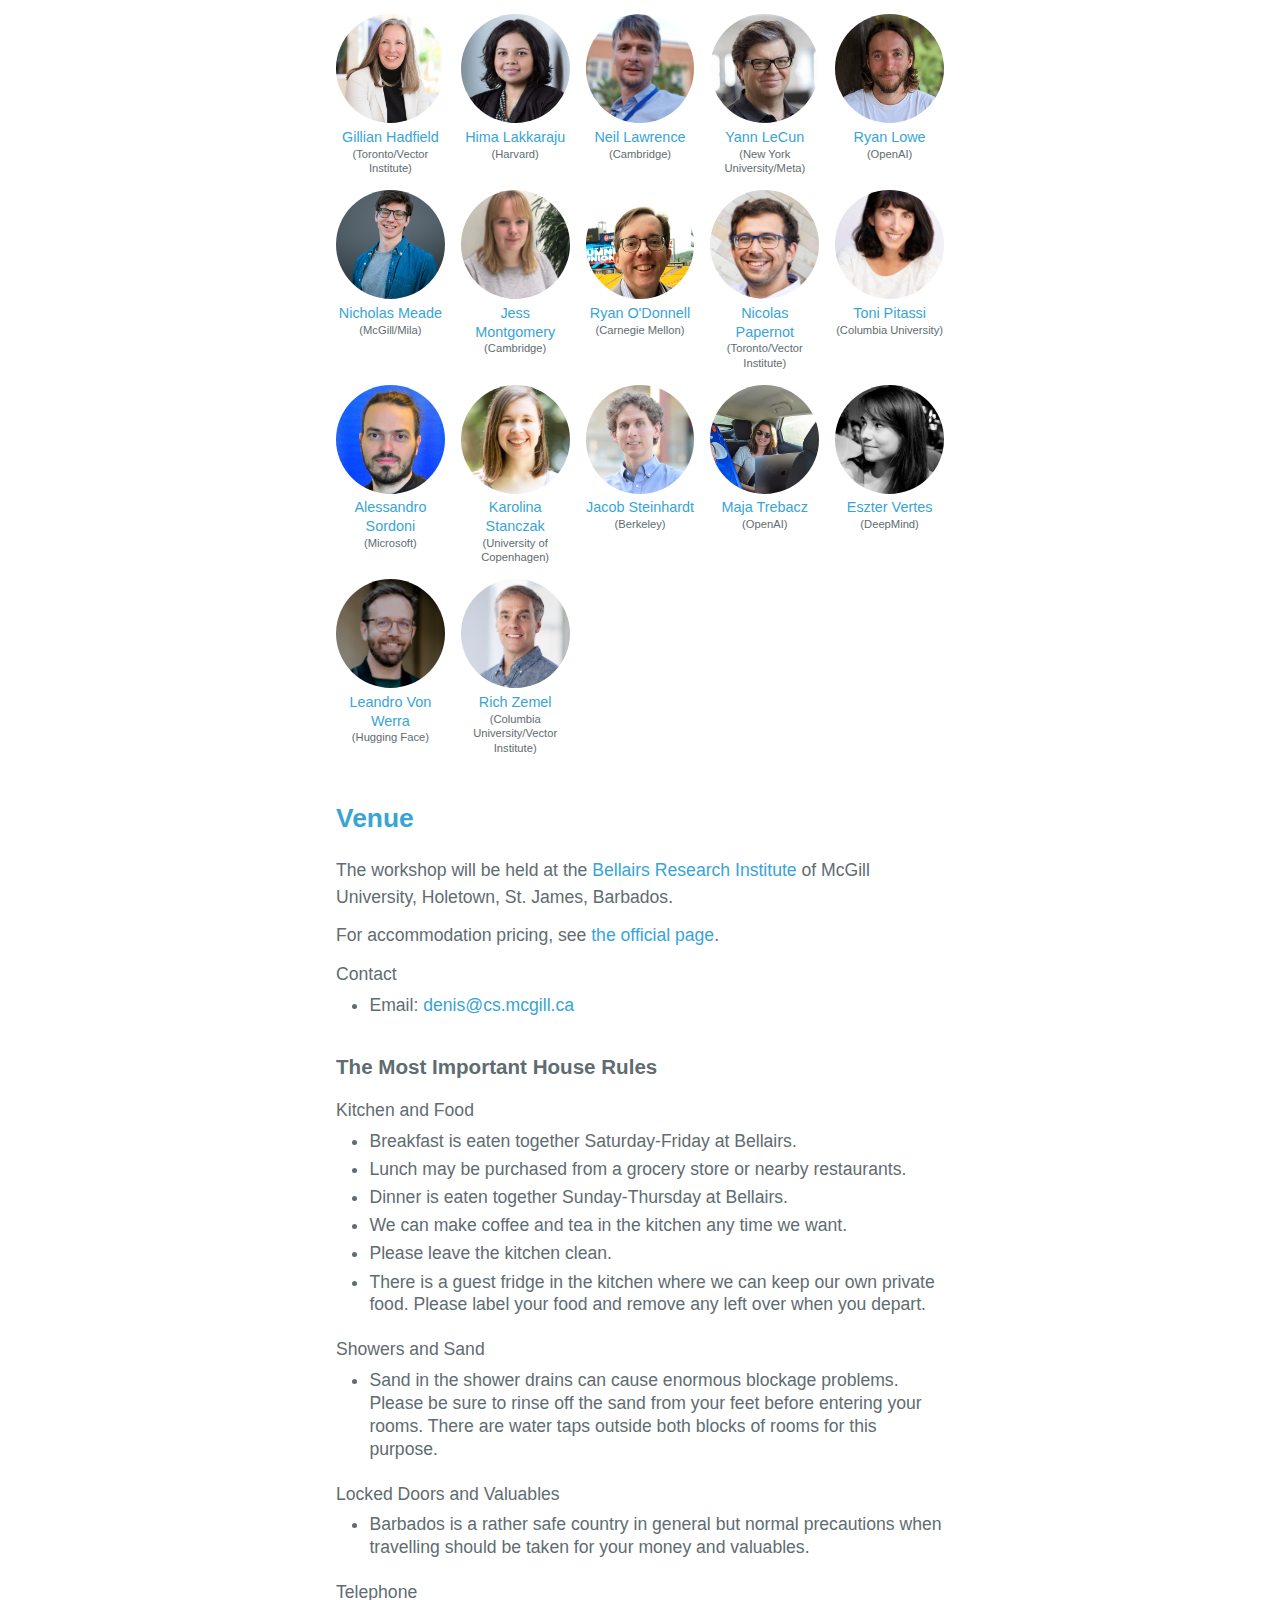
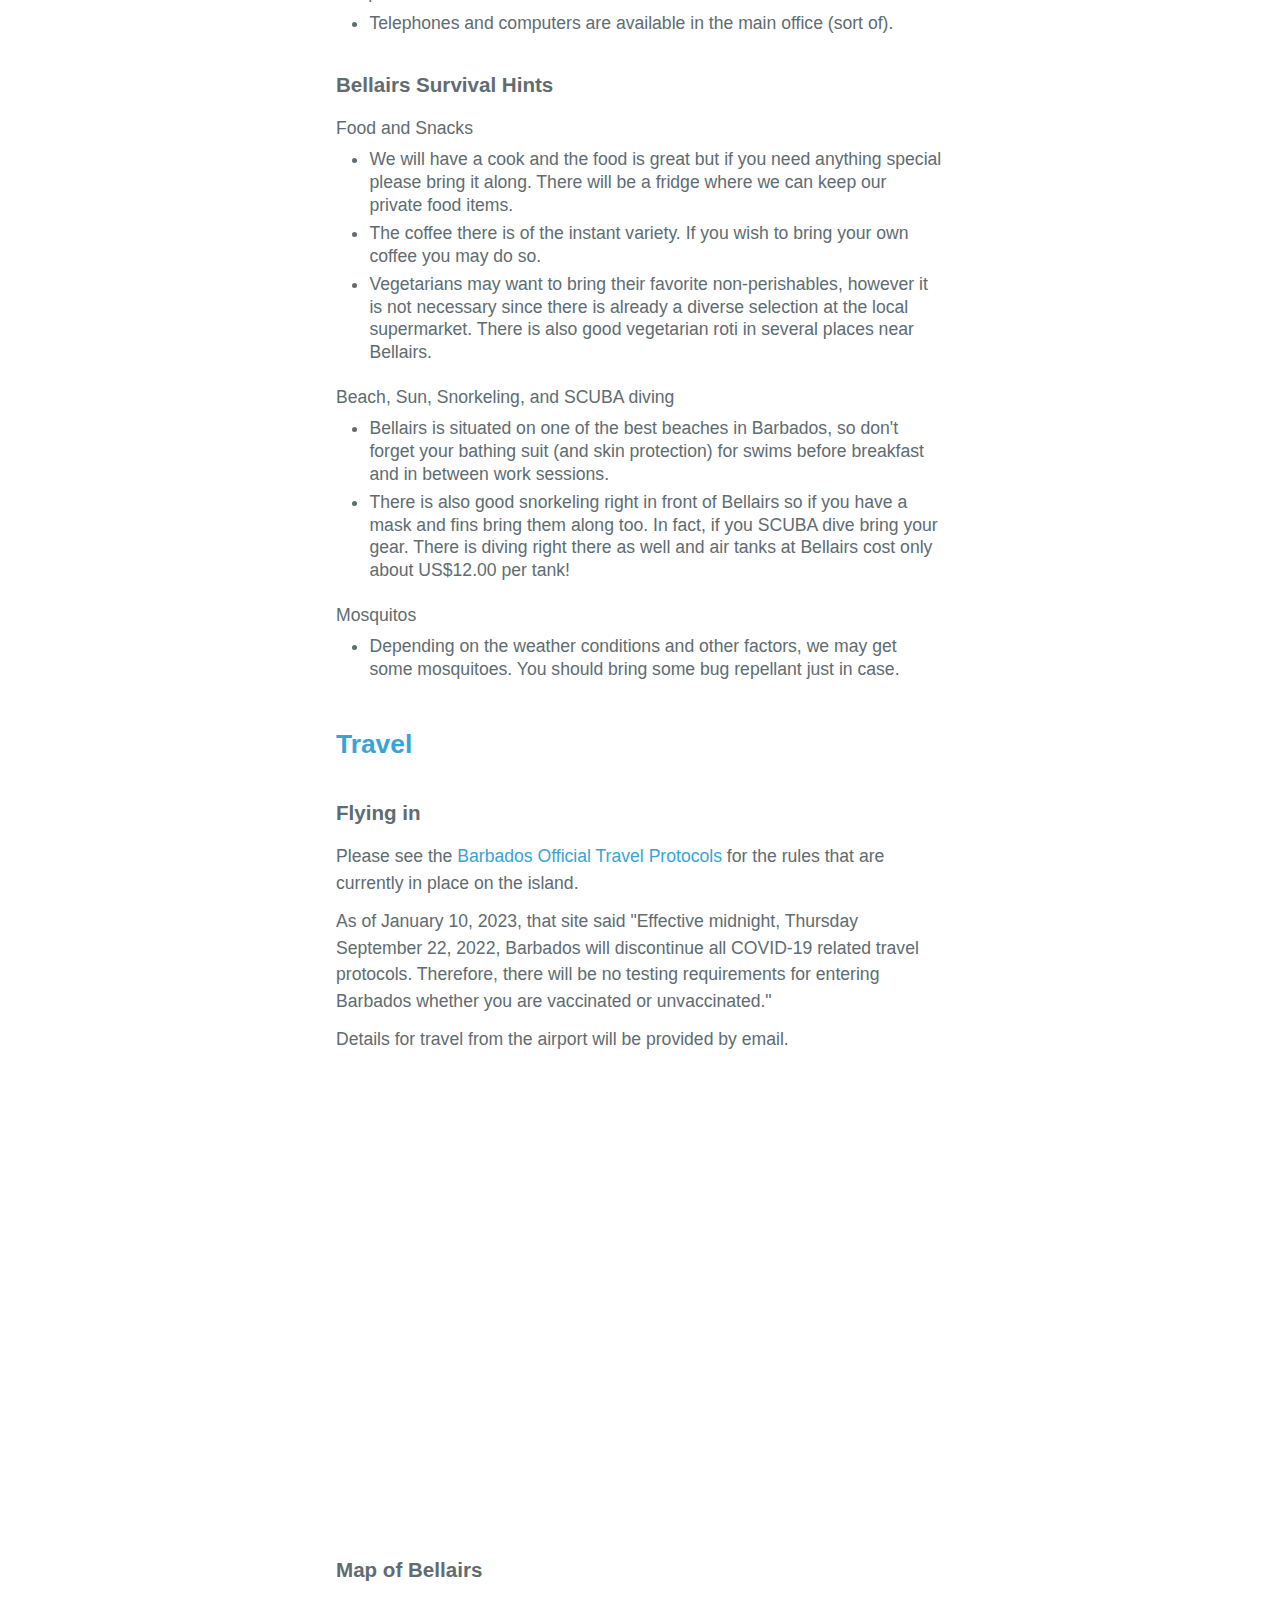
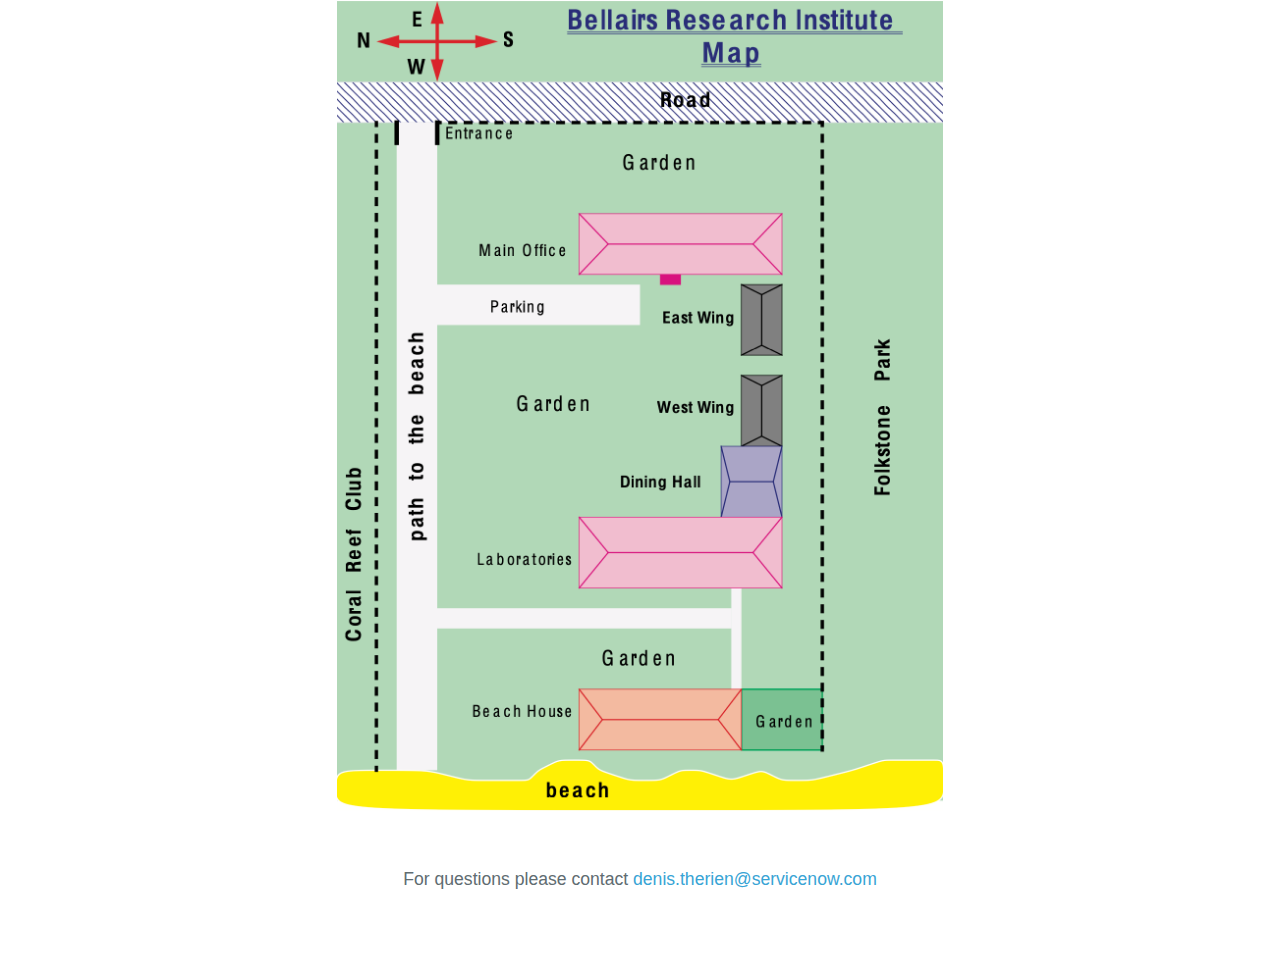
==== commit bc86781b: "Update index.html" ====
--- a/index.html
+++ b/index.html
@@ -46,89 +46,88 @@
                 <li>The rest of the day will be left open for discussions and collaborations.</li>
             </ul>
             <google-sheets-html-origin>
-<table dir="ltr" style="table-layout: fixed; font-size: 12pt; width: 0px; border-collapse: collapse; border: none;" border="1" cellspacing="0" cellpadding="0" data-sheets-root="1">
+<table dir="ltr" style="table-layout: fixed; font-size: 10pt; width: 0px; border-collapse: collapse; border: none;" border="1" cellspacing="0" cellpadding="0" data-sheets-root="1">
 <thead>
-<tr>
-<th>Day</th>
-<th>Time</th>
-<th>Topic</th>
-<th>Leads</th>
+<tr style="height: 20px;">
+<th style="height: 20px;">Day</th>
+<th style="height: 20px;">Time</th>
+<th style="height: 20px;">Topic</th>
+<th style="height: 20px;">Leads</th>
 </tr>
 </thead>
 <colgroup> <col width="77" /> <col width="132" /> <col width="200" /> <col width="200" /> </colgroup>
 <tbody>
-<tr>
-<td colspan="1" rowspan="2">
+<tr style="height: 49px;">
+<td style="height: 69px;" colspan="1" rowspan="2">
 <div>1</div>
 </td>
-<td>9:30am&minus;noon</td>
-<td>
-<p>Overview, Social biases in LLMs, Mitigation<br />Using LLMs to understand LLMs</p>
-</td>
-<td>
-<p>Siva Reddy<br /><br />Jacob Steinhardt<br /><br /></p>
-</td>
-</tr>
-<tr>
-<td>7:30pm&minus;9pm</td>
-<td>Alignment</td>
-<td>Mia Glaese<br />Maja Trębacz</td>
-</tr>
-<tr>
-<td colspan="1" rowspan="2">
+<td style="height: 49px;">9:30am&minus;noon</td>
+<td style="height: 49px;">
+<p>Overview, Social biases in LLMs, Bias mitigation, Jailbreaking</p>
+</td>
+<td style="height: 49px;">
+<p>Siva Reddy</p>
+</td>
+</tr>
+<tr style="height: 20px;">
+<td style="height: 20px;">7:30pm&minus;9pm</td>
+<td style="height: 20px;">Alignment</td>
+<td style="height: 20px;">Mia Glaese, Maja Trębacz</td>
+</tr>
+<tr style="height: 39px;">
+<td style="height: 78px;" colspan="1" rowspan="2">
 <div>2</div>
 </td>
-<td>9:30am&minus;noon</td>
-<td>Uncertainty Communication, Responsible Deployment</td>
-<td>Sylvie Delacroix<br />Neil Lawrence<br /><br /></td>
-</tr>
-<tr>
-<td>7:30pm&minus;9pm</td>
-<td>Interpretability, Trust</td>
-<td>Esin Durmus<br />Hima Lakkaraju</td>
-</tr>
-<tr>
-<td colspan="1" rowspan="2">
+<td style="height: 39px;">9:30am&minus;noon</td>
+<td style="height: 39px;">Uncertainty Communication, Responsible Deployment</td>
+<td style="height: 39px;">Sylvie Delacroix, Neil Lawrence<br /><br /></td>
+</tr>
+<tr style="height: 39px;">
+<td style="height: 39px;">7:30pm&minus;9pm</td>
+<td style="height: 39px;">Interpretability, Trust</td>
+<td style="height: 39px;">Esin Durmus,&nbsp;Hima Lakkaraju, Jacob Steinhardt</td>
+</tr>
+<tr style="height: 39px;">
+<td style="height: 59px;" colspan="1" rowspan="2">
 <div>3</div>
 </td>
-<td>9:30am&minus;noon</td>
-<td>Privacy<br />Watermarking</td>
-<td>Rich Zemel<br />Boaz Barak</td>
-</tr>
-<tr>
-<td>7:30pm&minus;9pm</td>
-<td>Security</td>
-<td>Nicolas Papernot</td>
-</tr>
-<tr>
-<td colspan="1" rowspan="2">
+<td style="height: 39px;">9:30am&minus;noon</td>
+<td style="height: 39px;">Privacy, Watermarking</td>
+<td style="height: 39px;">Rich Zemel, Boaz Barak</td>
+</tr>
+<tr style="height: 20px;">
+<td style="height: 20px;">7:30pm&minus;9pm</td>
+<td style="height: 20px;">Security</td>
+<td style="height: 20px;">Nicolas Papernot</td>
+</tr>
+<tr style="height: 39px;">
+<td style="height: 78px;" colspan="1" rowspan="2">
 <div>4</div>
 </td>
-<td>9:30am&minus;noon</td>
-<td>AI, Normativity and Existential Risk</td>
-<td>Gillian Hadfield<br /> Blaise Aguera y Arcas</td>
-</tr>
-<tr>
-<td>7:30pm&minus;9pm</td>
-<td>Data Governance and Policy</td>
-<td>Leandro Von Werra<br />Harm de Vries</td>
-</tr>
-<tr>
-<td colspan="1" rowspan="2">
+<td style="height: 39px;">9:30am&minus;noon</td>
+<td style="height: 39px;">AI, Normativity and Existential Risk</td>
+<td style="height: 39px;">Gillian Hadfield, Blaise Aguera y Arcas</td>
+</tr>
+<tr style="height: 39px;">
+<td style="height: 39px;">7:30pm&minus;9pm</td>
+<td style="height: 39px;">Data Governance</td>
+<td style="height: 39px;">Leandro Von Werra, Harm de Vries</td>
+</tr>
+<tr style="height: 20px;">
+<td style="height: 40.8438px;" colspan="1" rowspan="2">
 <div>5</div>
 </td>
-<td>9:30am&minus;noon</td>
-<td>Policy, Miscalleanous</td>
-<td>Jess Montgomery</td>
-</tr>
-<tr>
-<td>7:30pm&minus;9pm</td>
-<td>Conclusion and Outcomes</td>
-<td>Siva Reddy</td>
+<td style="height: 20px;">9:30am&minus;noon</td>
+<td style="height: 20px;">Policy, Miscellaneous</td>
+<td style="height: 20px;">Jess Montgomery</td>
+</tr>
+<tr style="height: 20.8438px;">
+<td style="height: 20.8438px;">7:30pm&minus;9pm</td>
+<td style="height: 20.8438px;">Conclusion, Outcomes</td>
+<td style="height: 20.8438px;">Siva Reddy</td>
 </tr>
 </tbody>
-</table>
-</google-sheets-html-origin>
+</table></google-sheets-html-origin>
             <h2 id="reading">Background Reading</h2>
             <p>Participants are encouraged to consult the following references in advance of the workshop:</p>
             <ul>
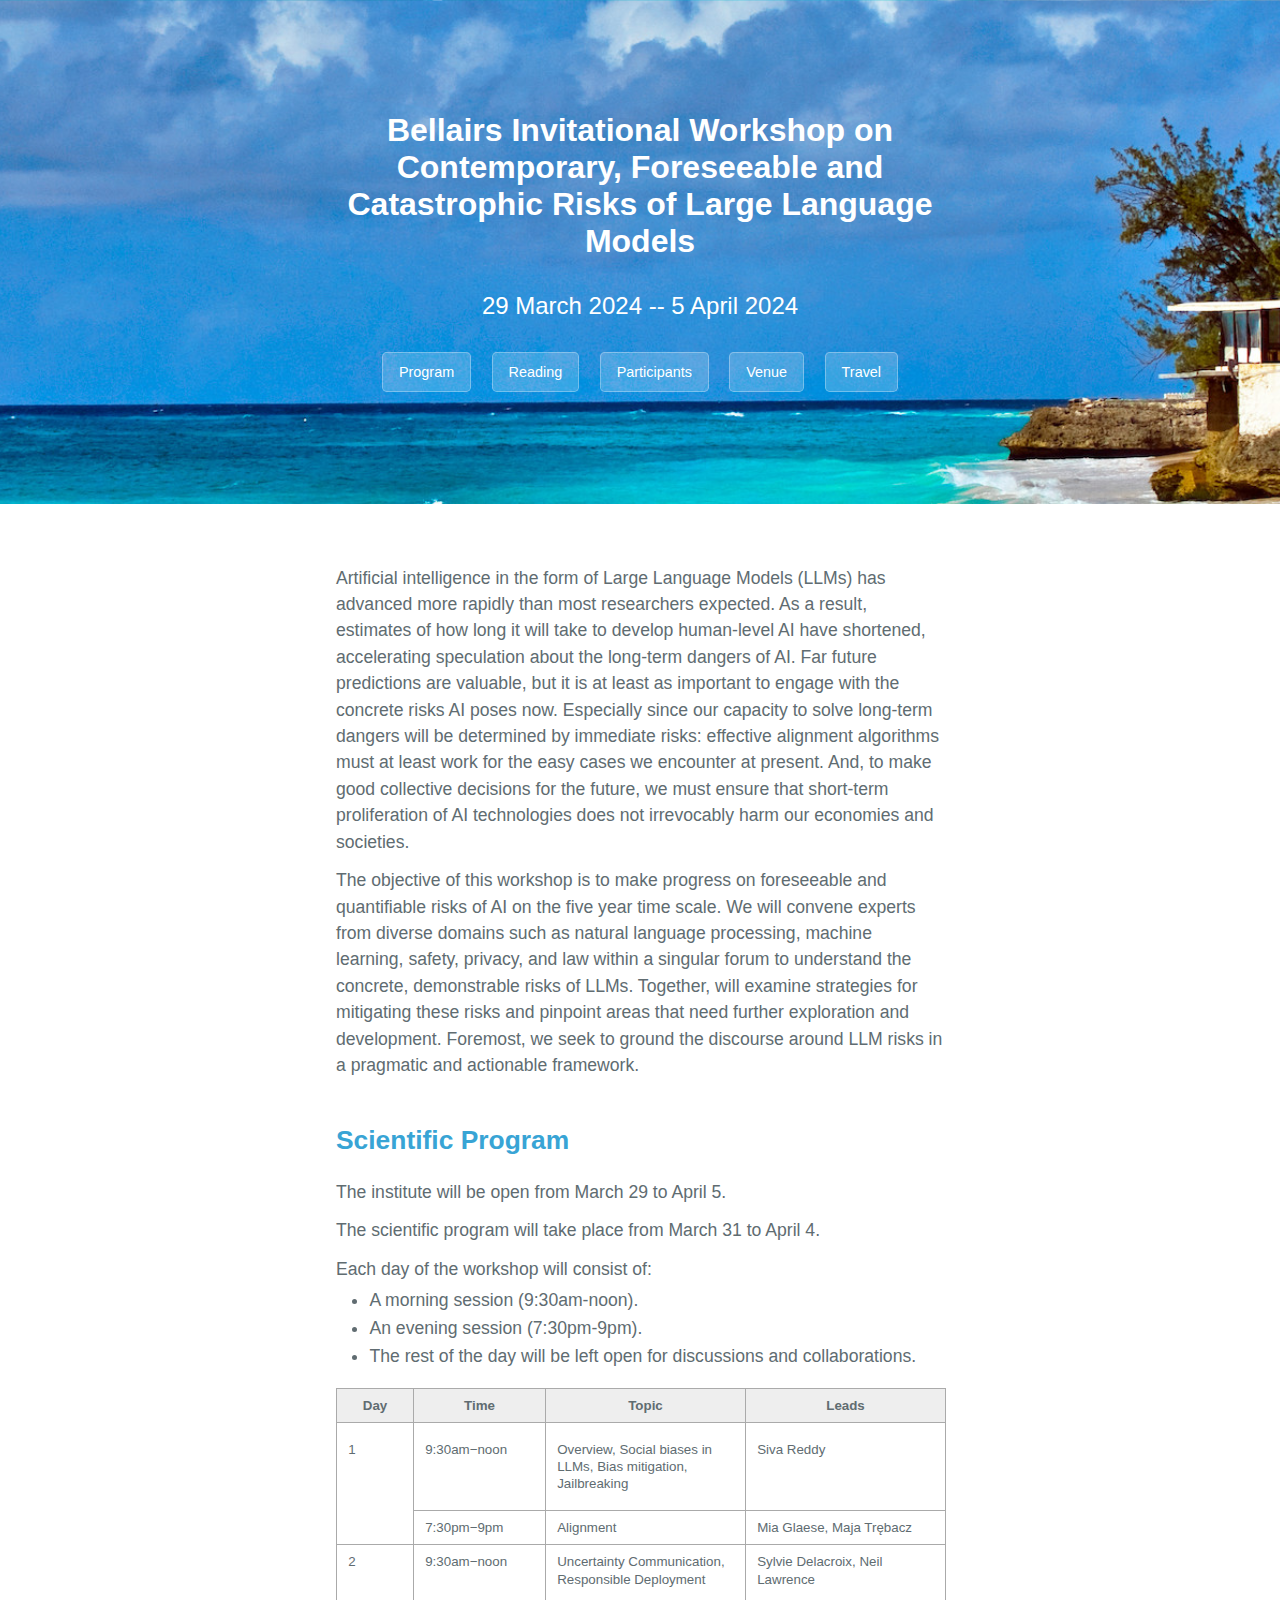
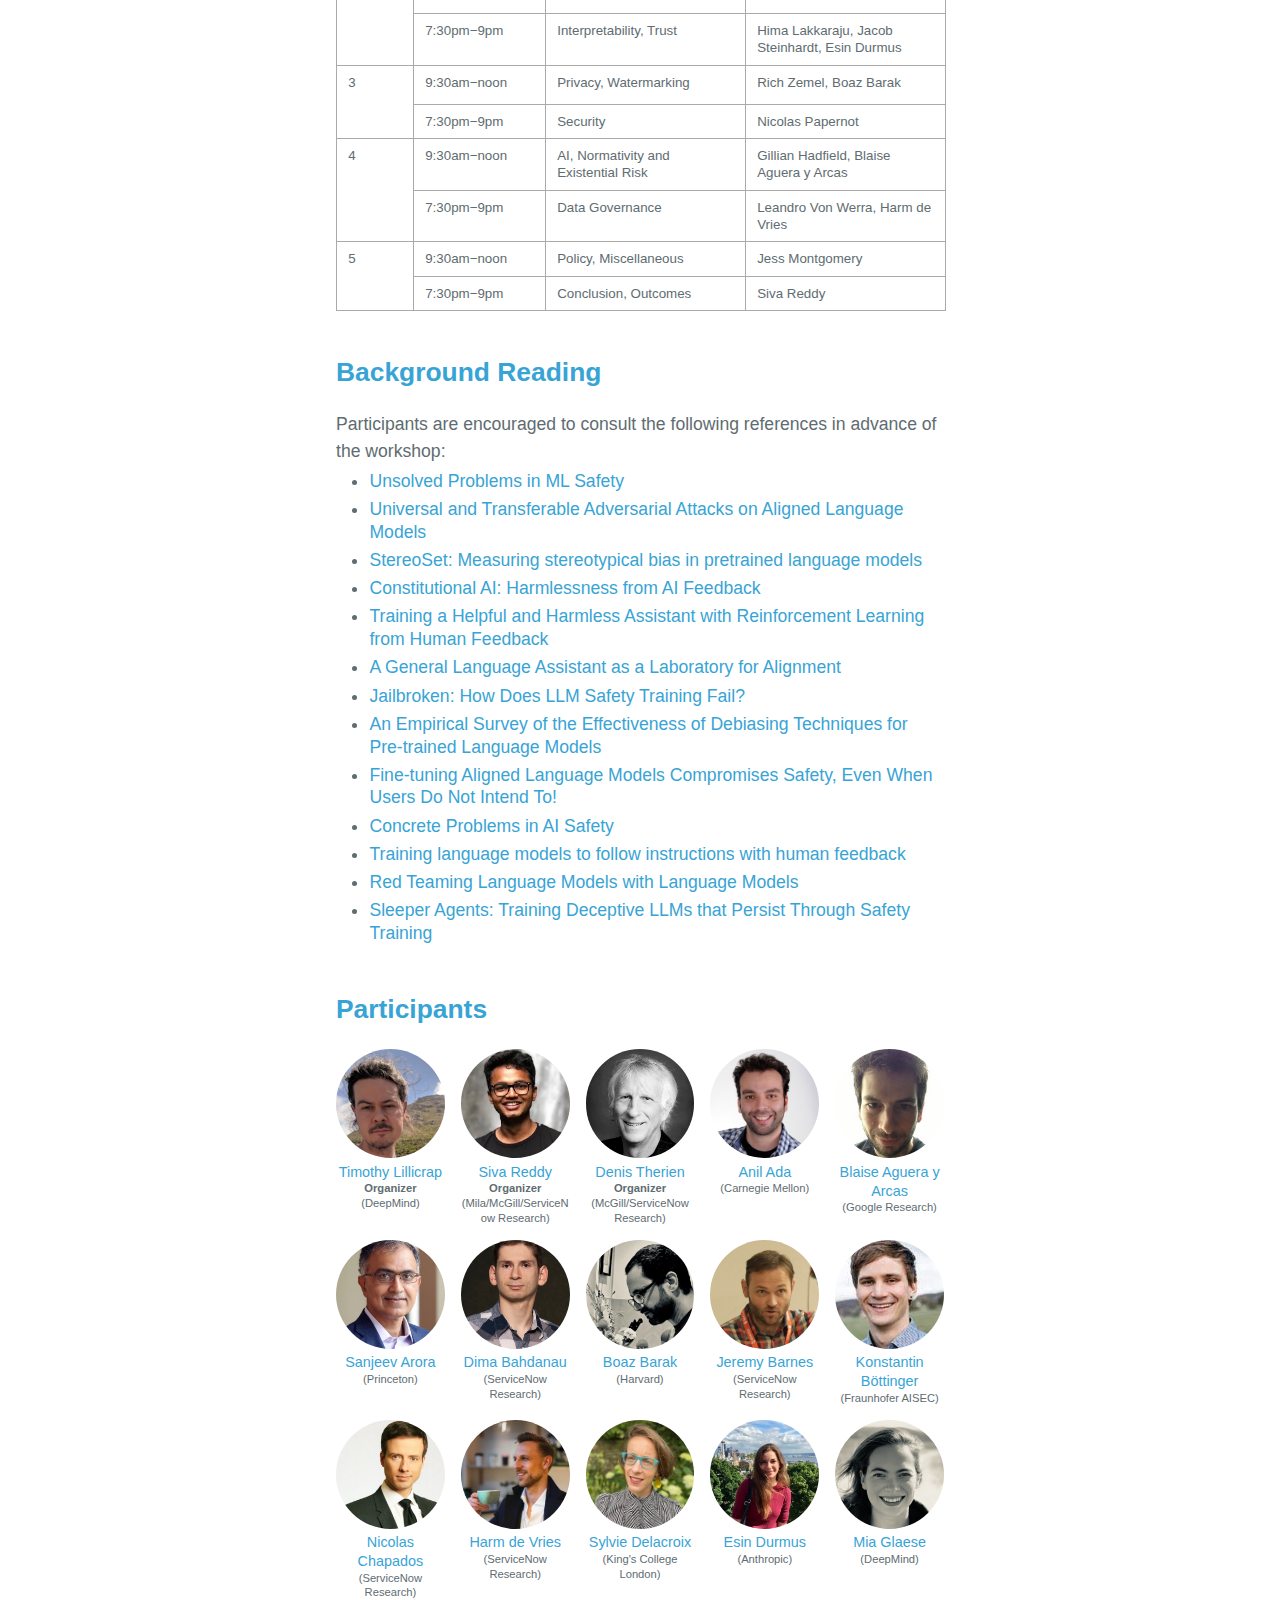
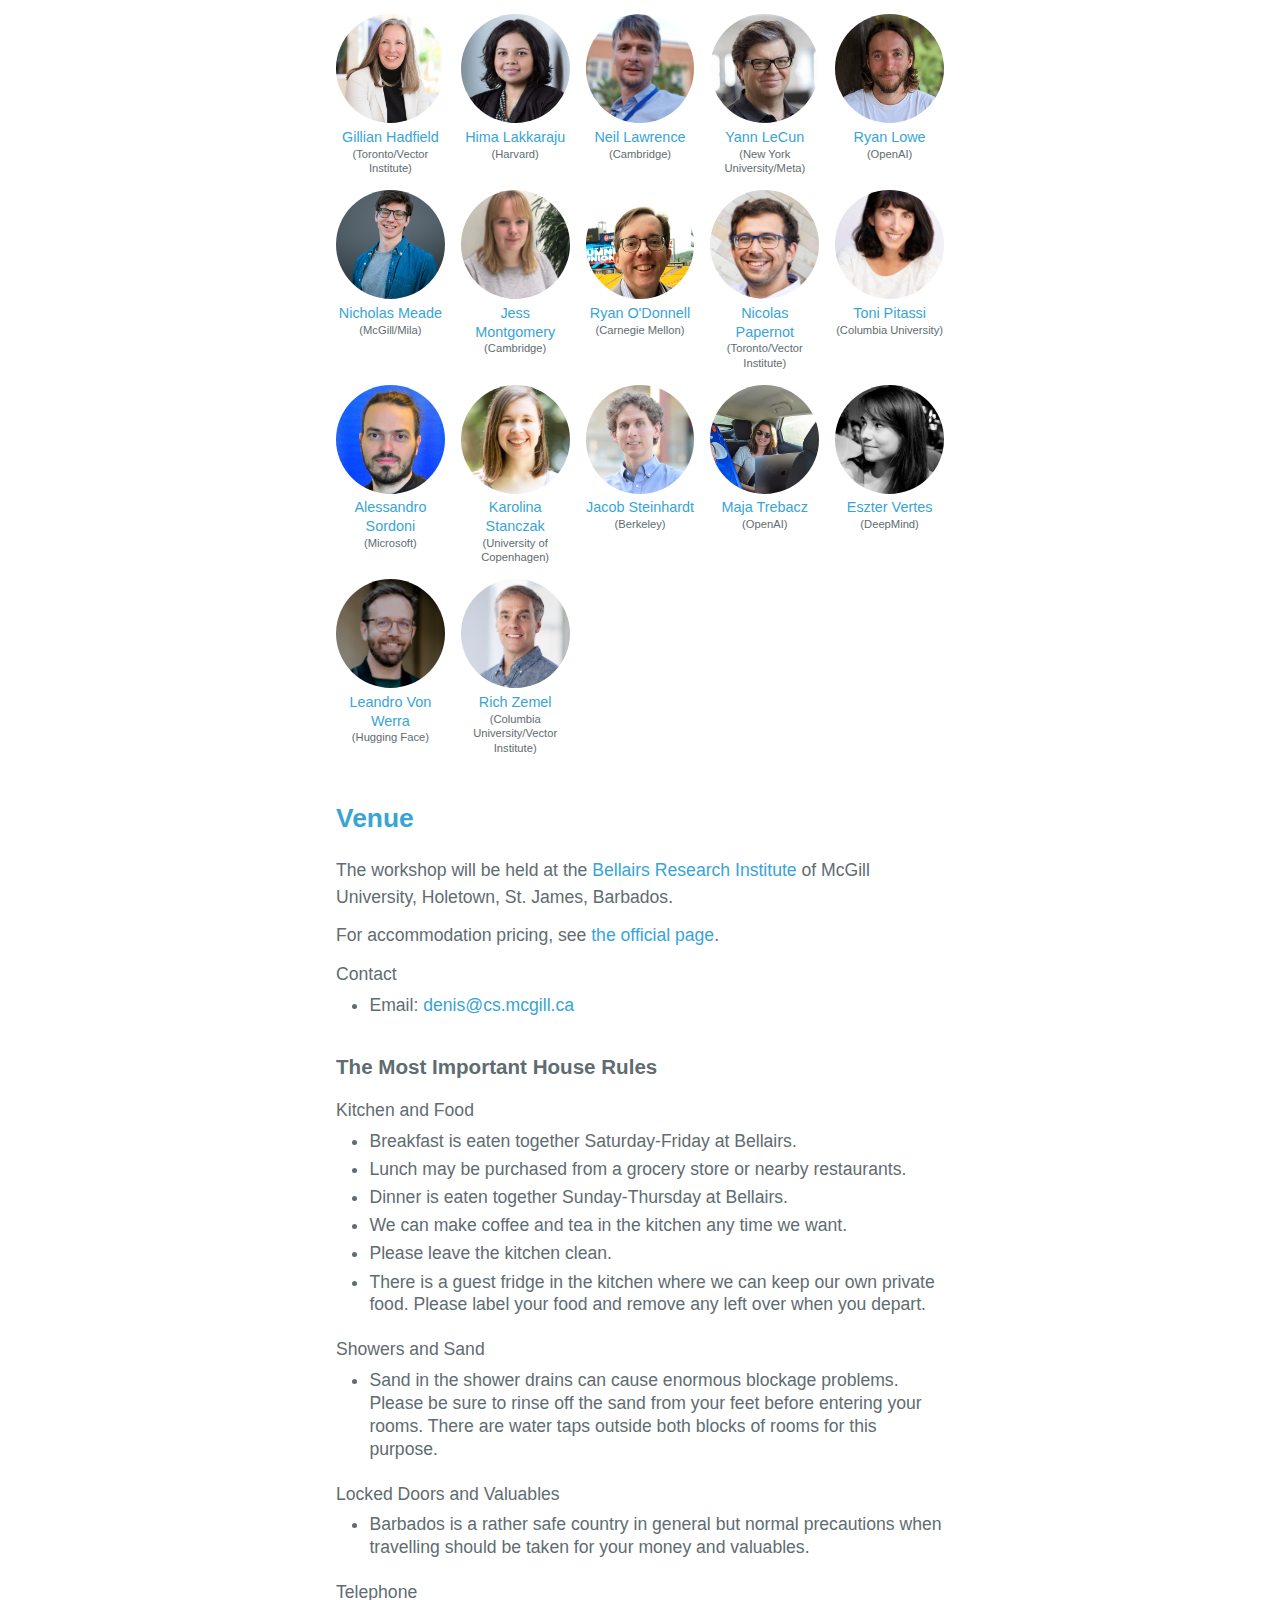
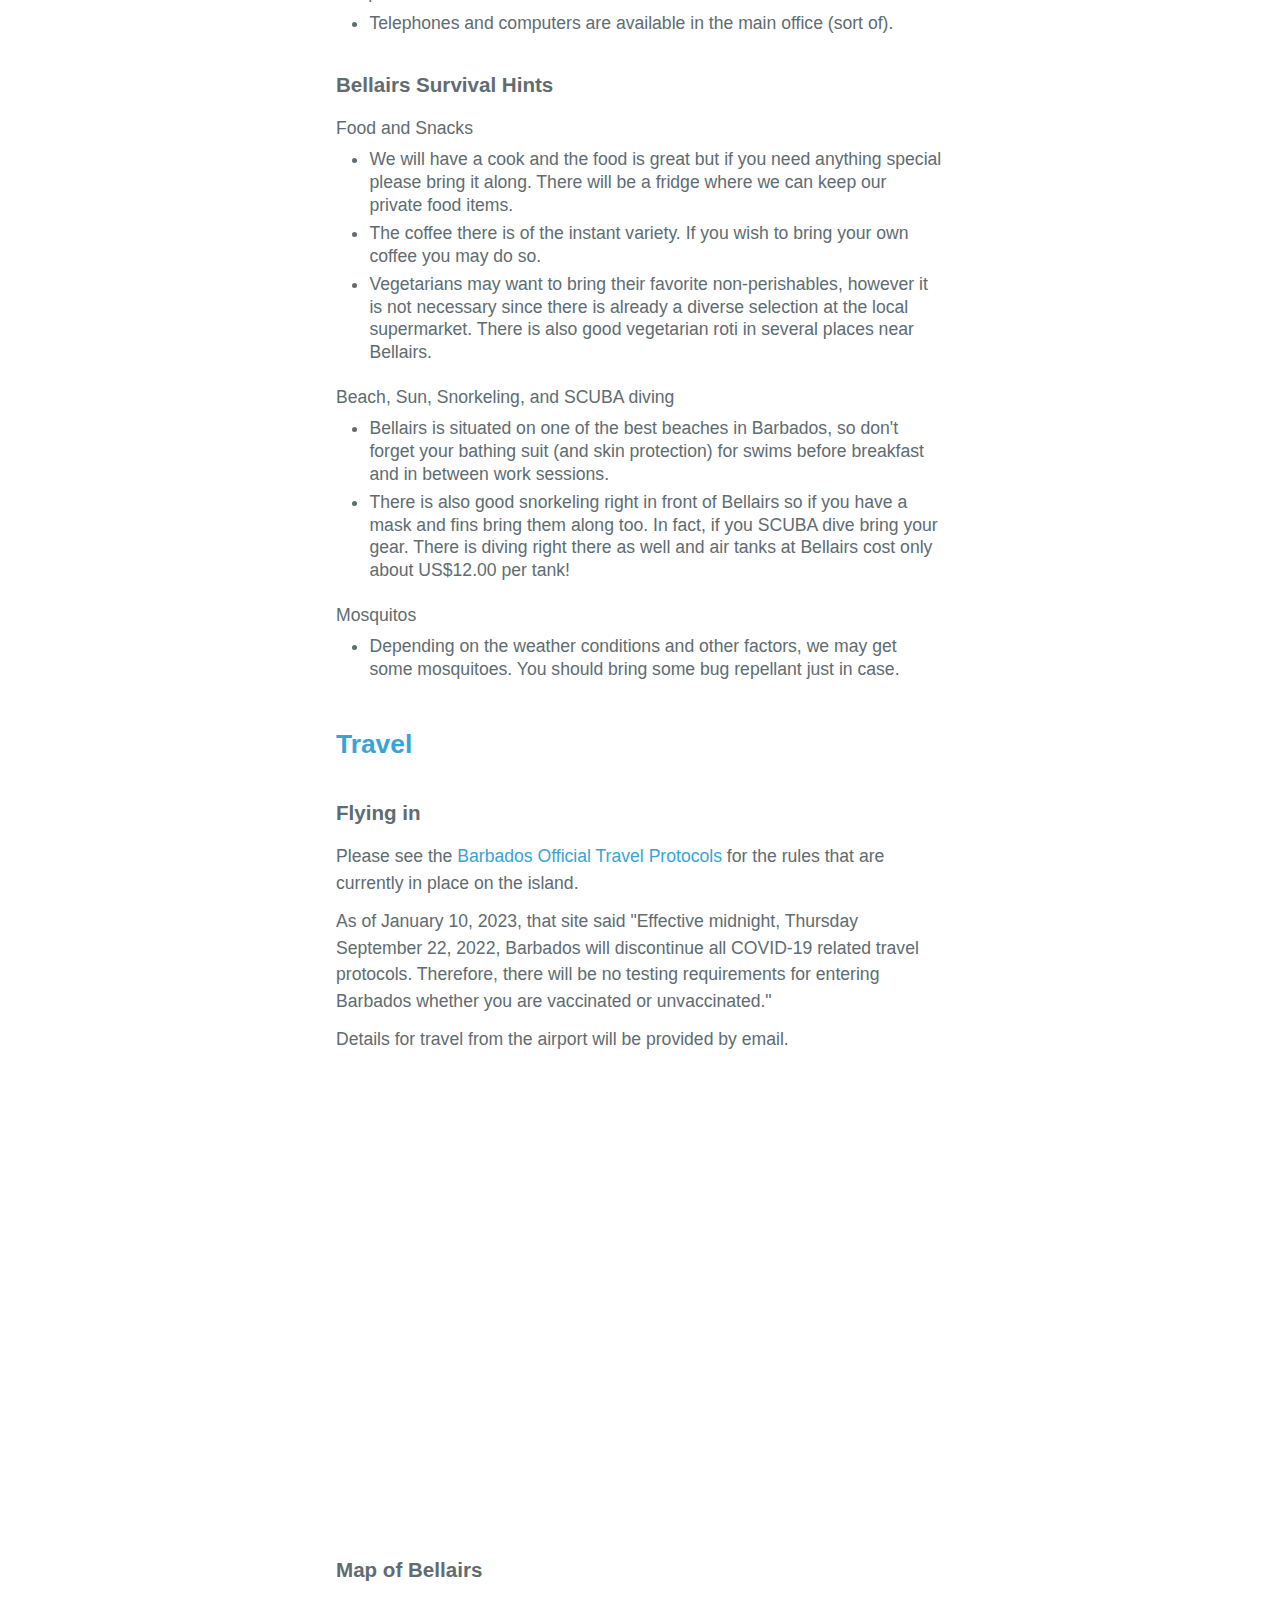
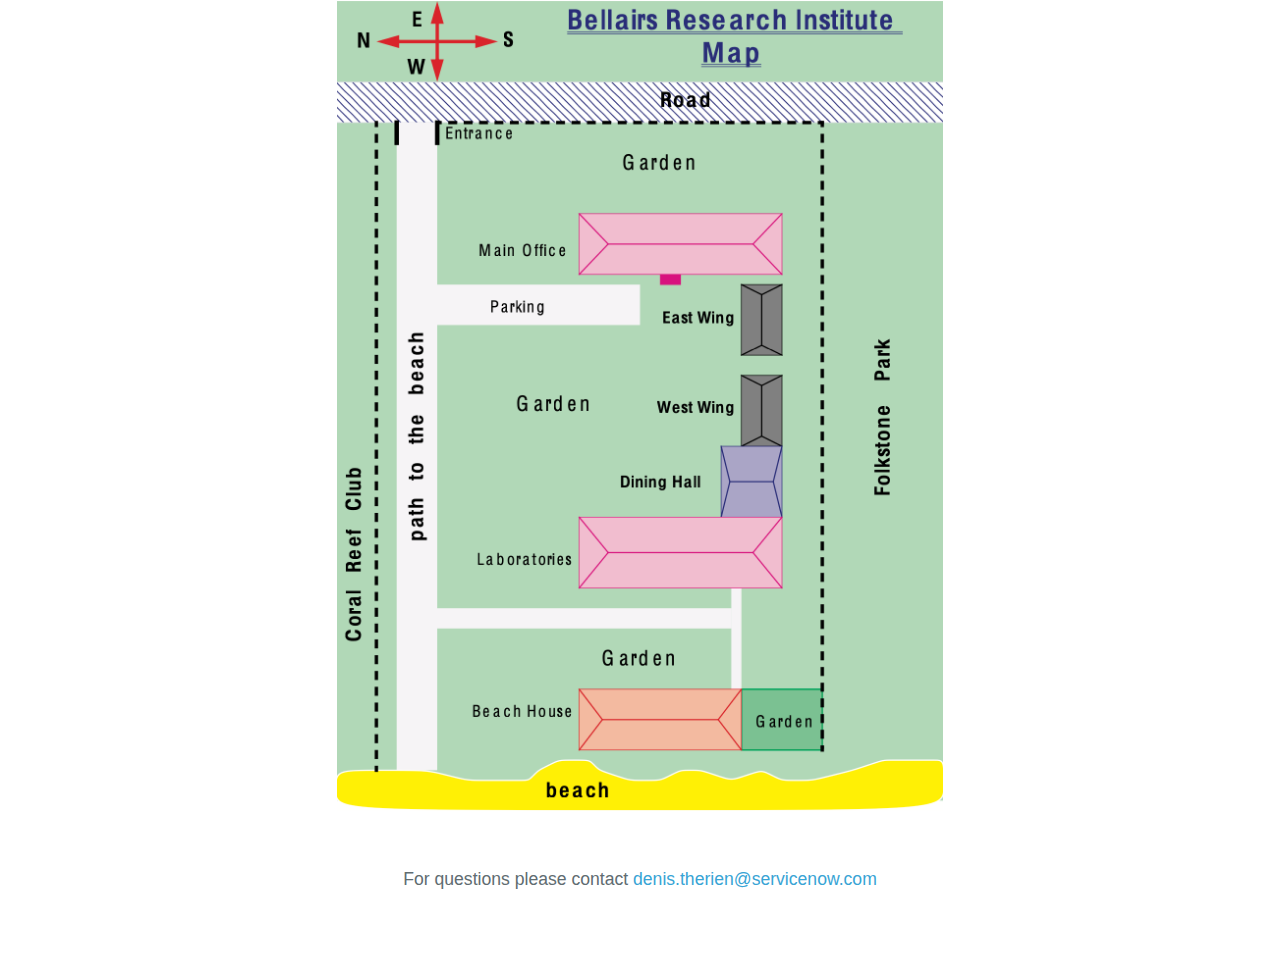
==== commit b86d8b18: "Update index.html" ====
--- a/index.html
+++ b/index.html
@@ -85,7 +85,7 @@
 <tr style="height: 39px;">
 <td style="height: 39px;">7:30pm&minus;9pm</td>
 <td style="height: 39px;">Interpretability, Trust</td>
-<td style="height: 39px;">Esin Durmus,&nbsp;Hima Lakkaraju, Jacob Steinhardt</td>
+<td style="height: 39px;">Hima Lakkaraju, Jacob Steinhardt, Esin Durmus</td>
 </tr>
 <tr style="height: 39px;">
 <td style="height: 59px;" colspan="1" rowspan="2">
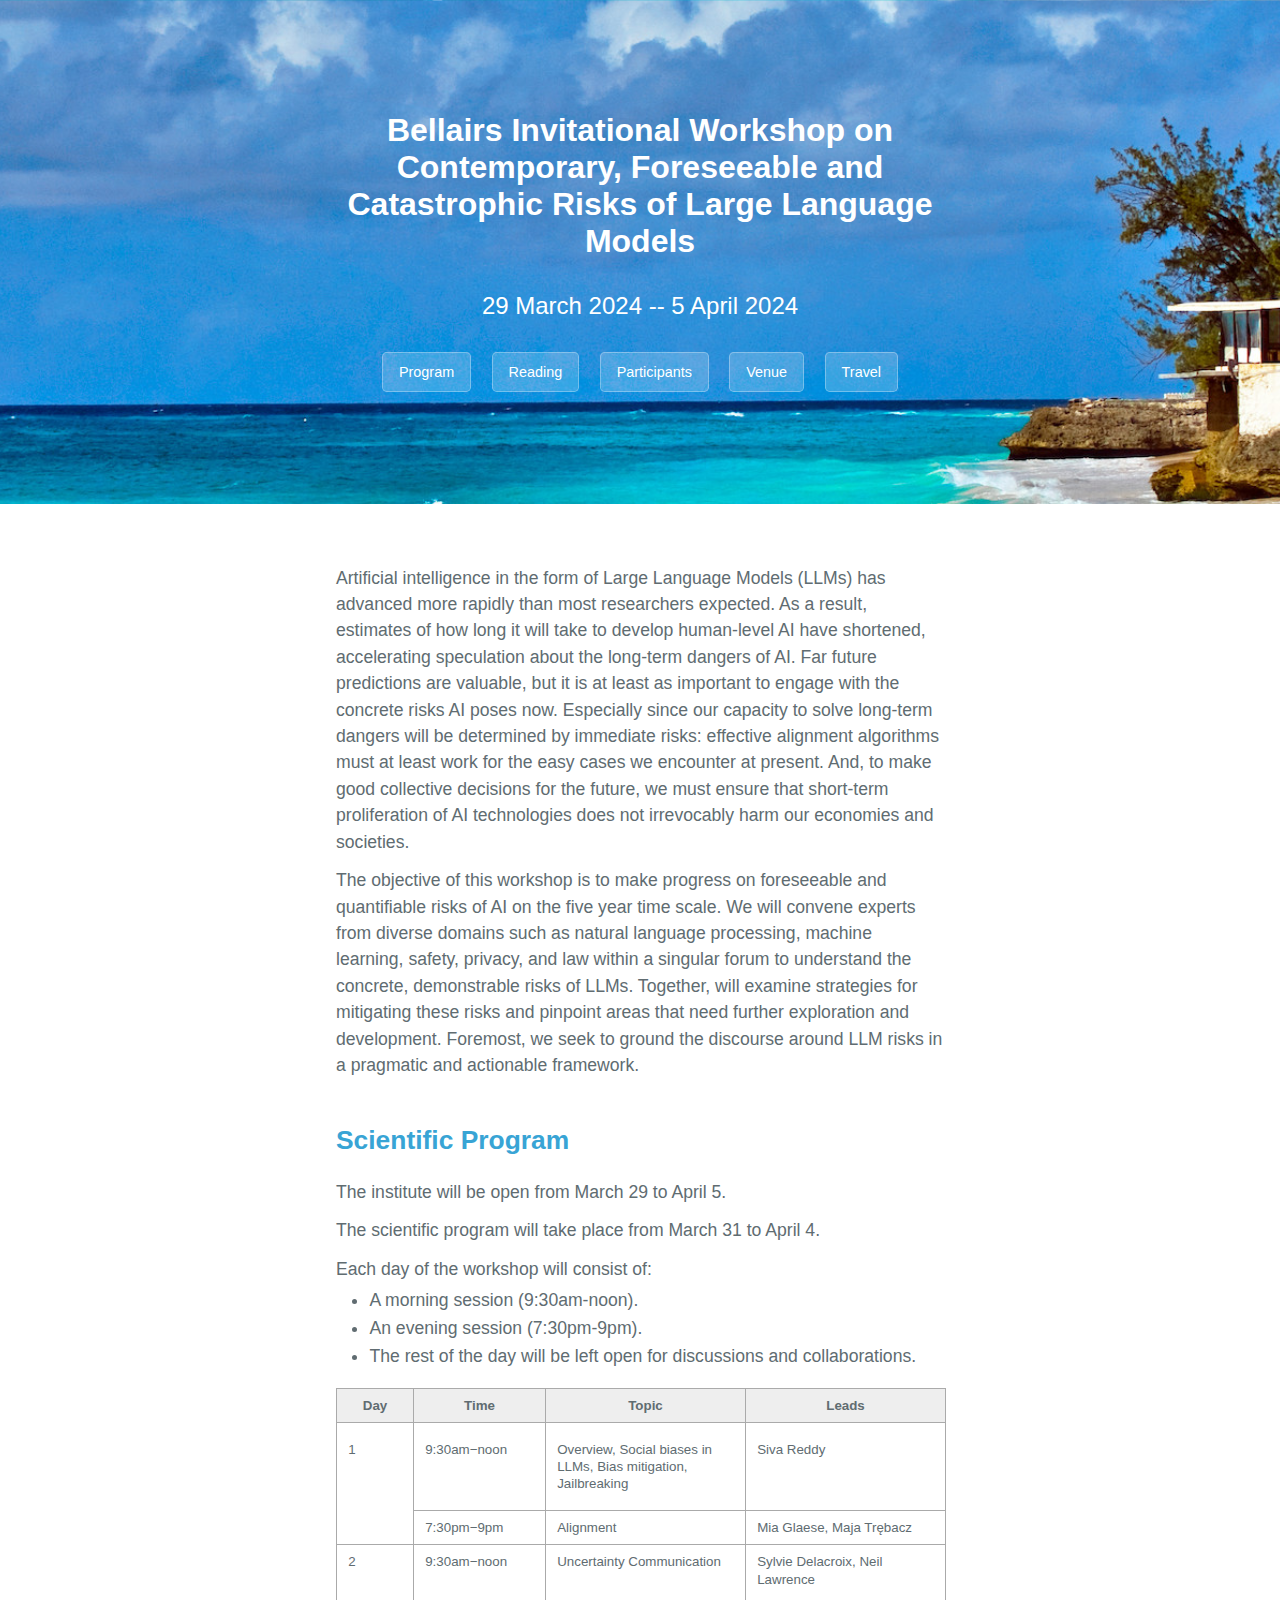
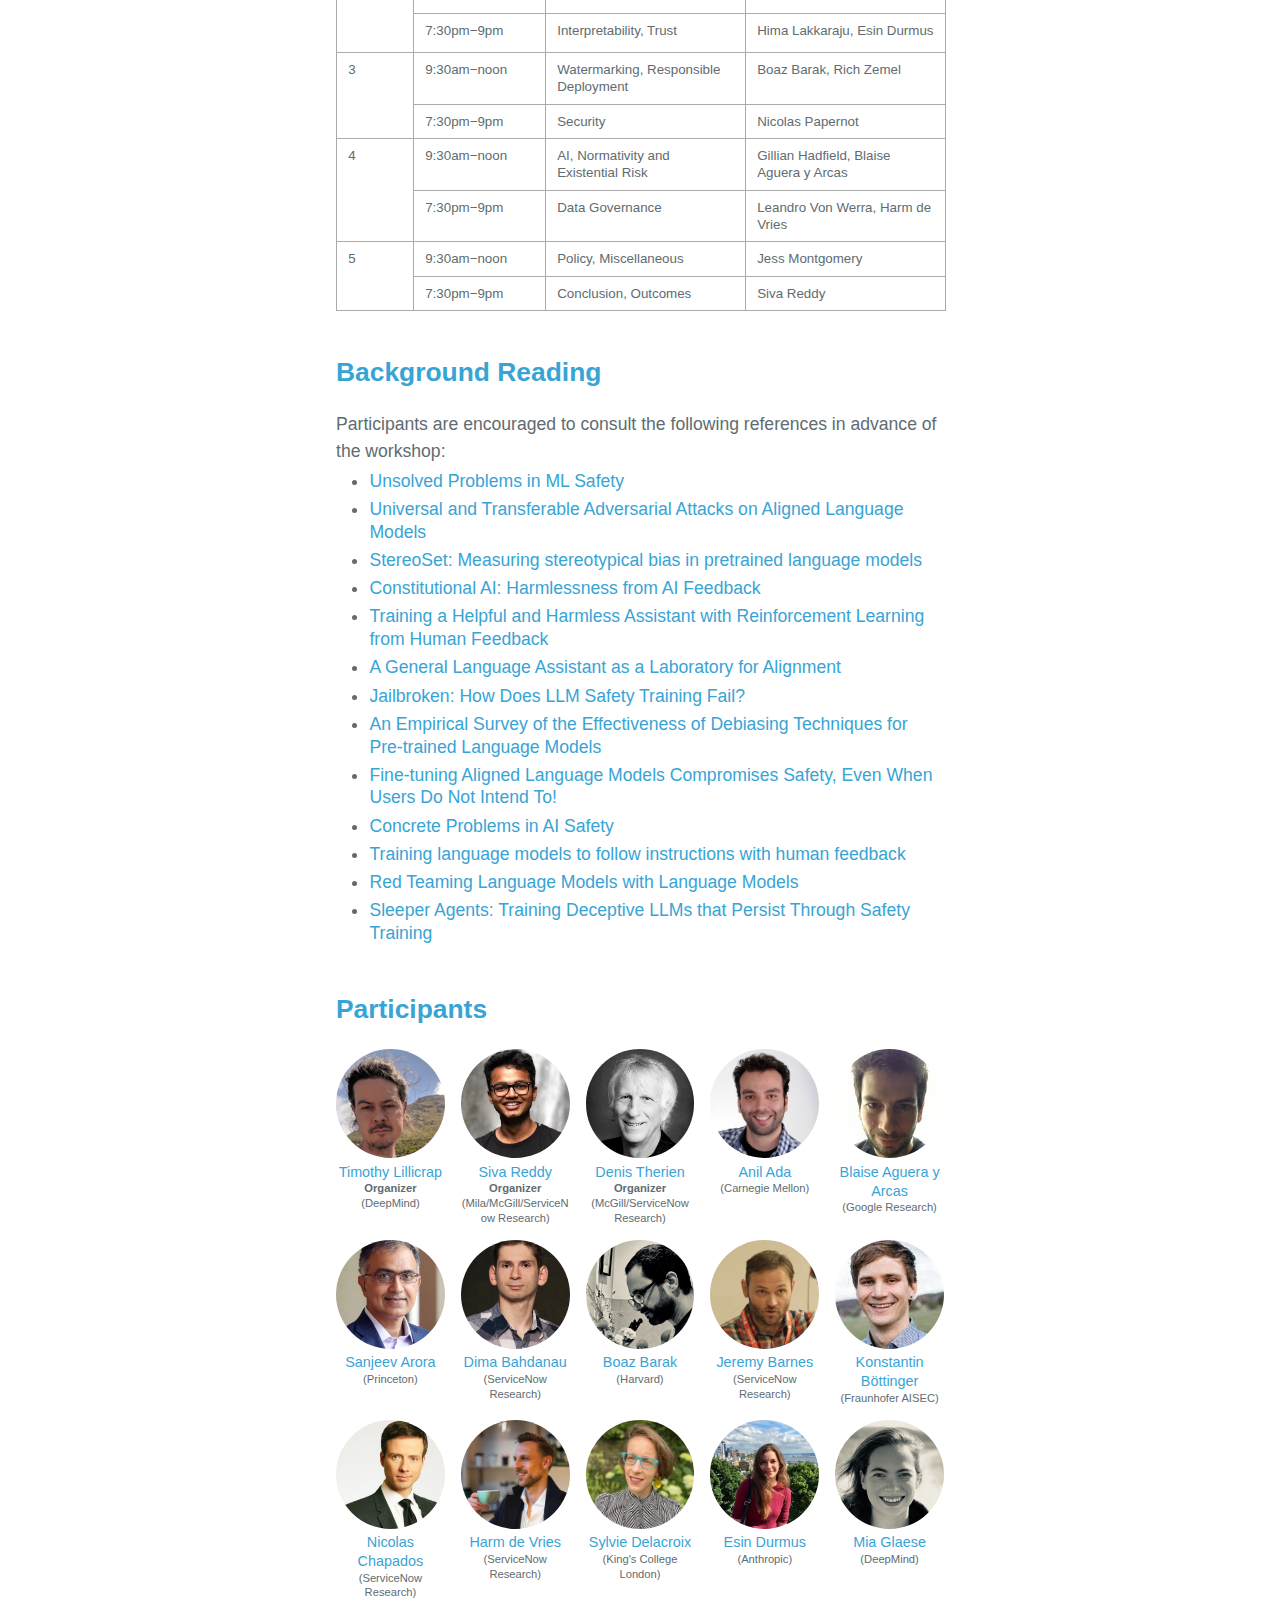
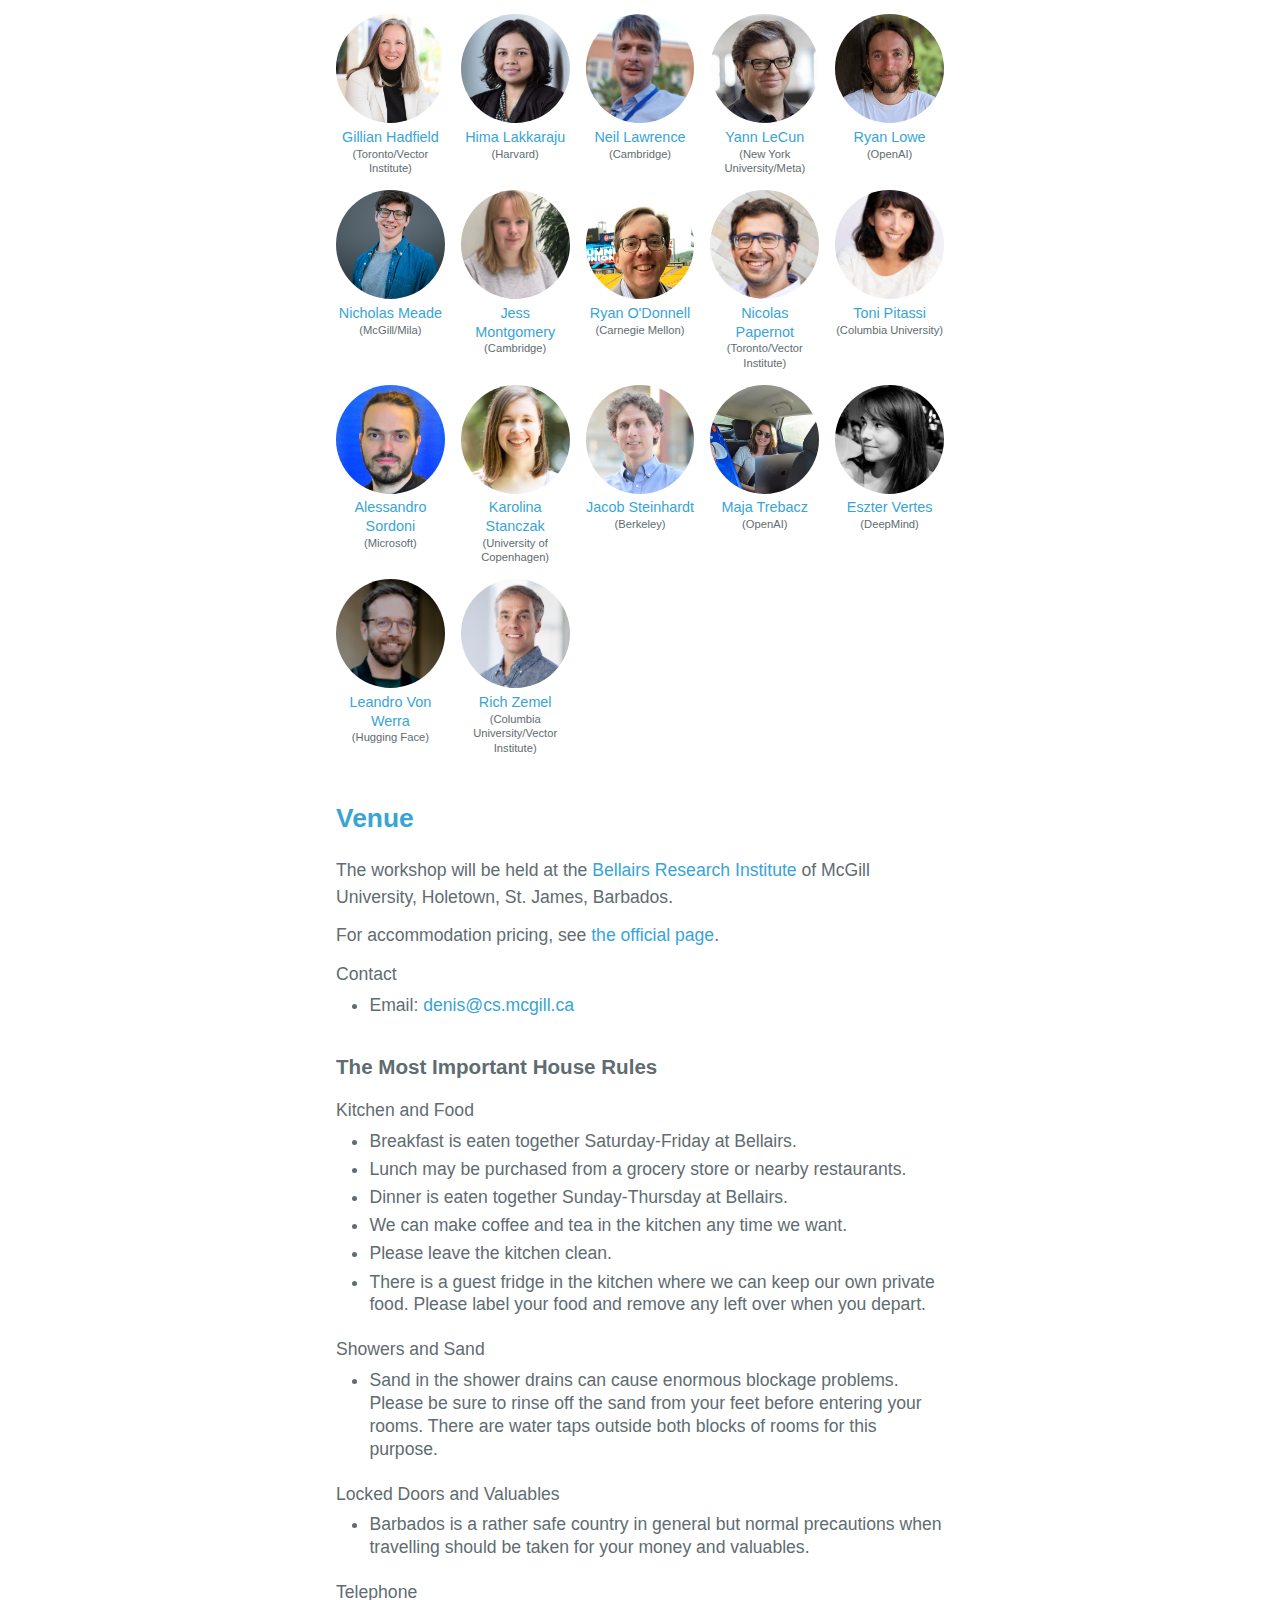
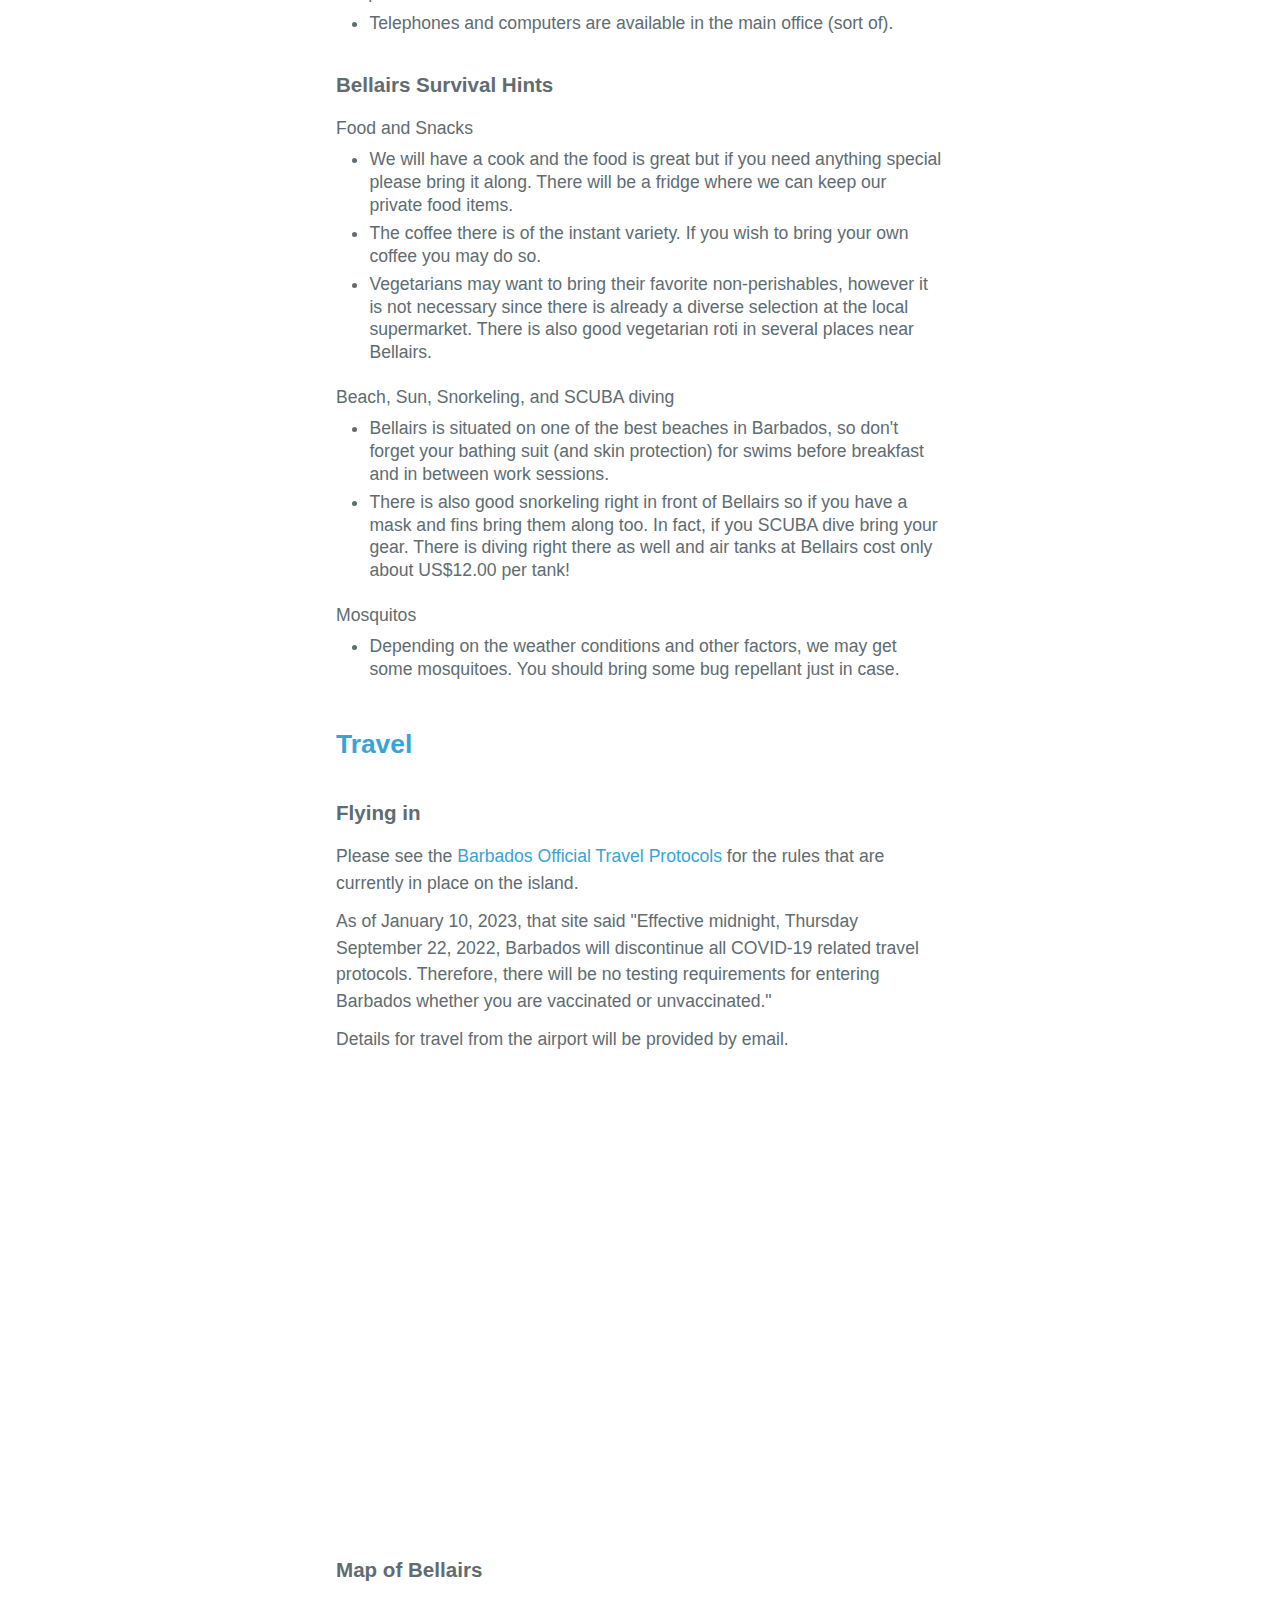
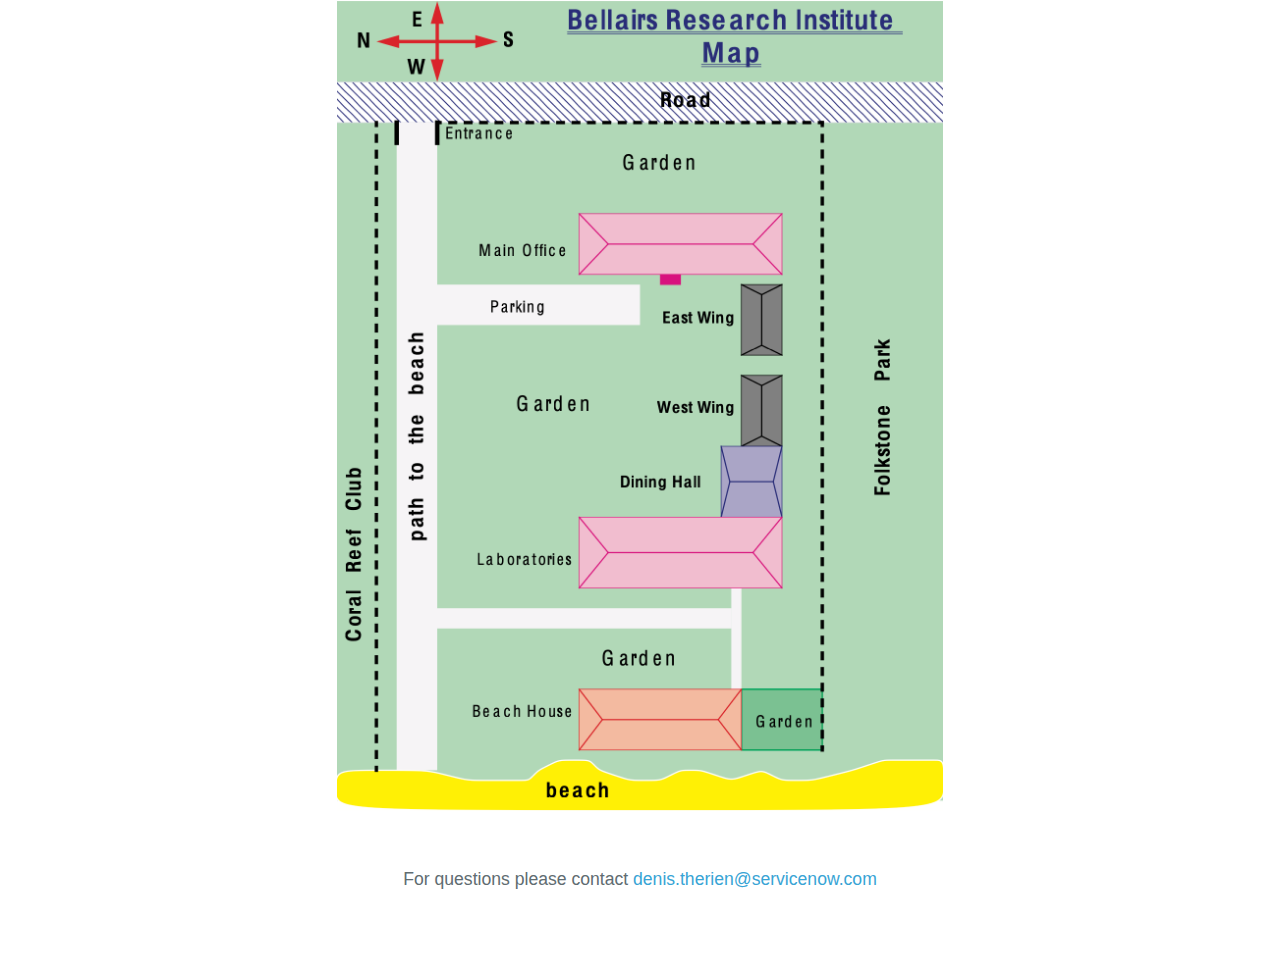
==== commit 3cc1621a: "Update index.html" ====
--- a/index.html
+++ b/index.html
@@ -79,21 +79,21 @@
 <div>2</div>
 </td>
 <td style="height: 39px;">9:30am&minus;noon</td>
-<td style="height: 39px;">Uncertainty Communication, Responsible Deployment</td>
+<td style="height: 39px;">Uncertainty Communication</td>
 <td style="height: 39px;">Sylvie Delacroix, Neil Lawrence<br /><br /></td>
 </tr>
 <tr style="height: 39px;">
 <td style="height: 39px;">7:30pm&minus;9pm</td>
 <td style="height: 39px;">Interpretability, Trust</td>
-<td style="height: 39px;">Hima Lakkaraju, Jacob Steinhardt, Esin Durmus</td>
+<td style="height: 39px;">Hima Lakkaraju, Esin Durmus</td>
 </tr>
 <tr style="height: 39px;">
 <td style="height: 59px;" colspan="1" rowspan="2">
 <div>3</div>
 </td>
 <td style="height: 39px;">9:30am&minus;noon</td>
-<td style="height: 39px;">Privacy, Watermarking</td>
-<td style="height: 39px;">Rich Zemel, Boaz Barak</td>
+<td style="height: 39px;">Watermarking, Responsible Deployment</td>
+<td style="height: 39px;">Boaz Barak, Rich Zemel</td>
 </tr>
 <tr style="height: 20px;">
 <td style="height: 20px;">7:30pm&minus;9pm</td>
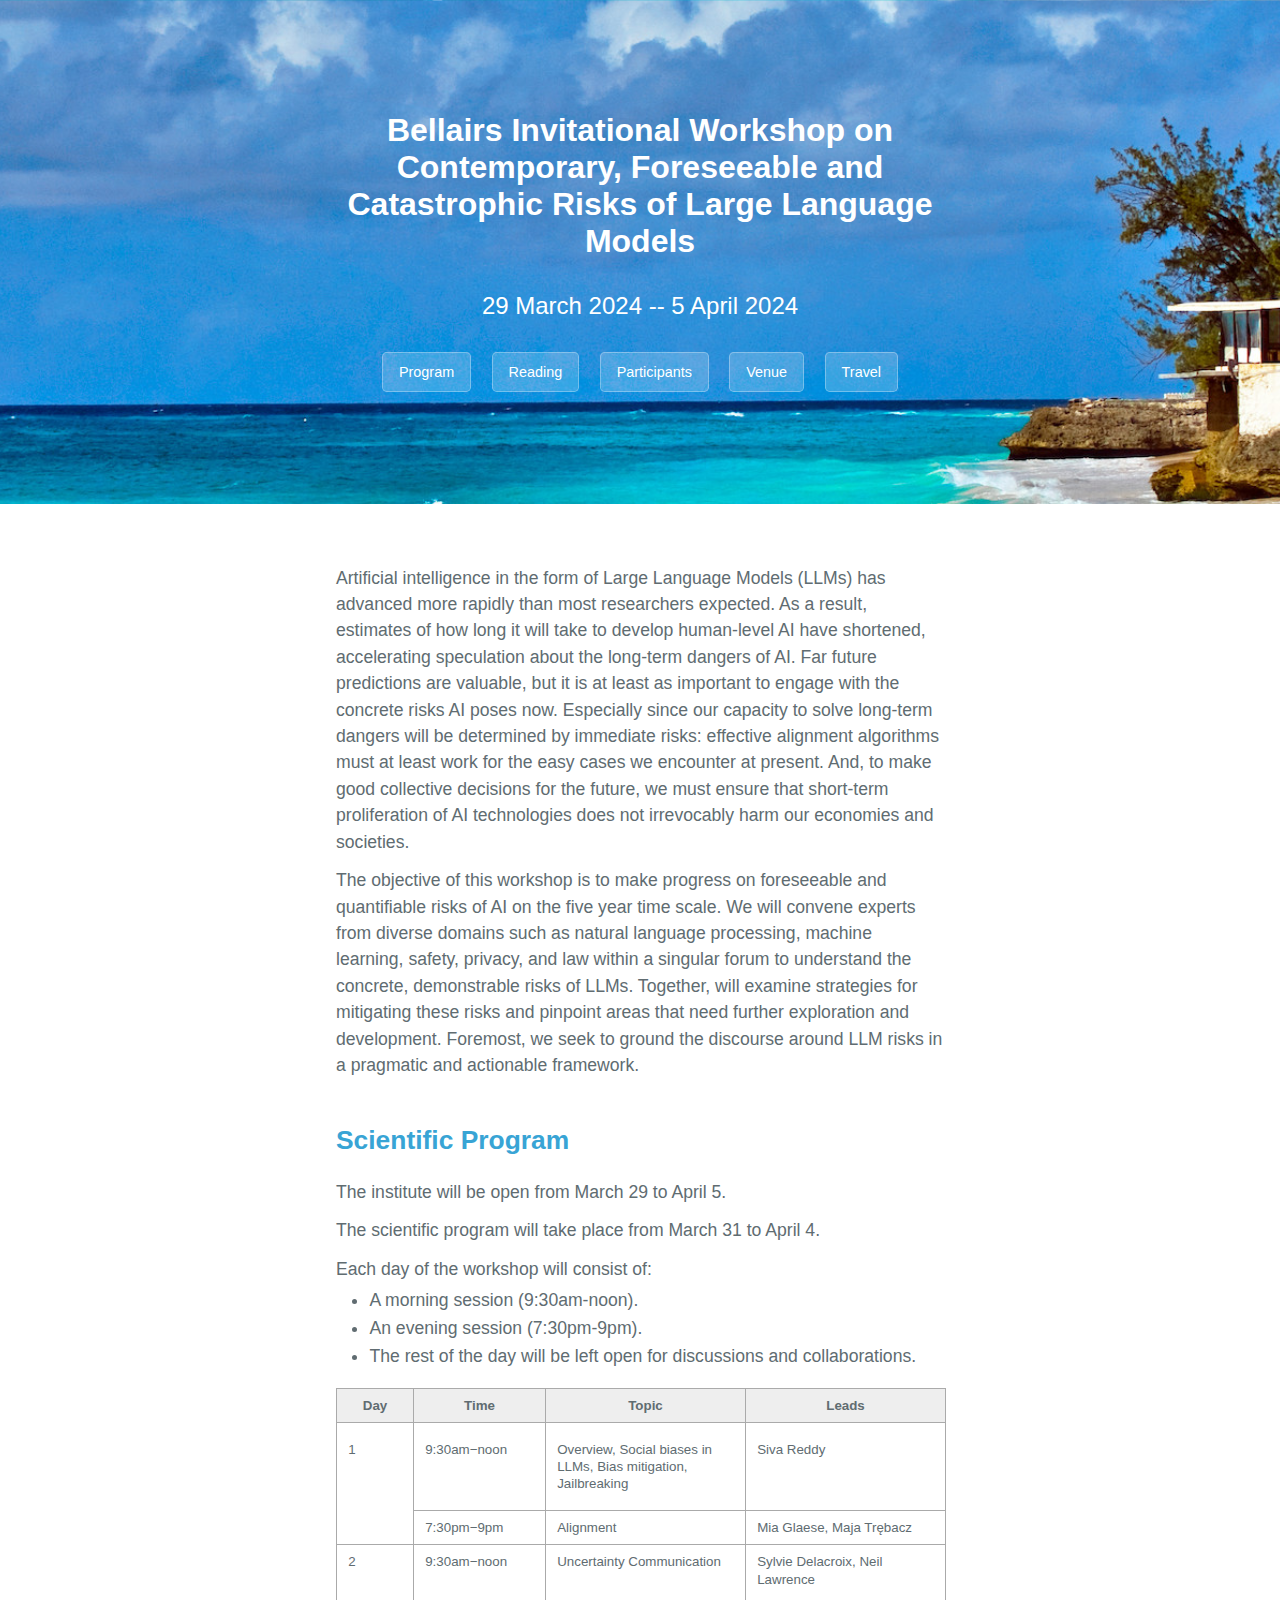
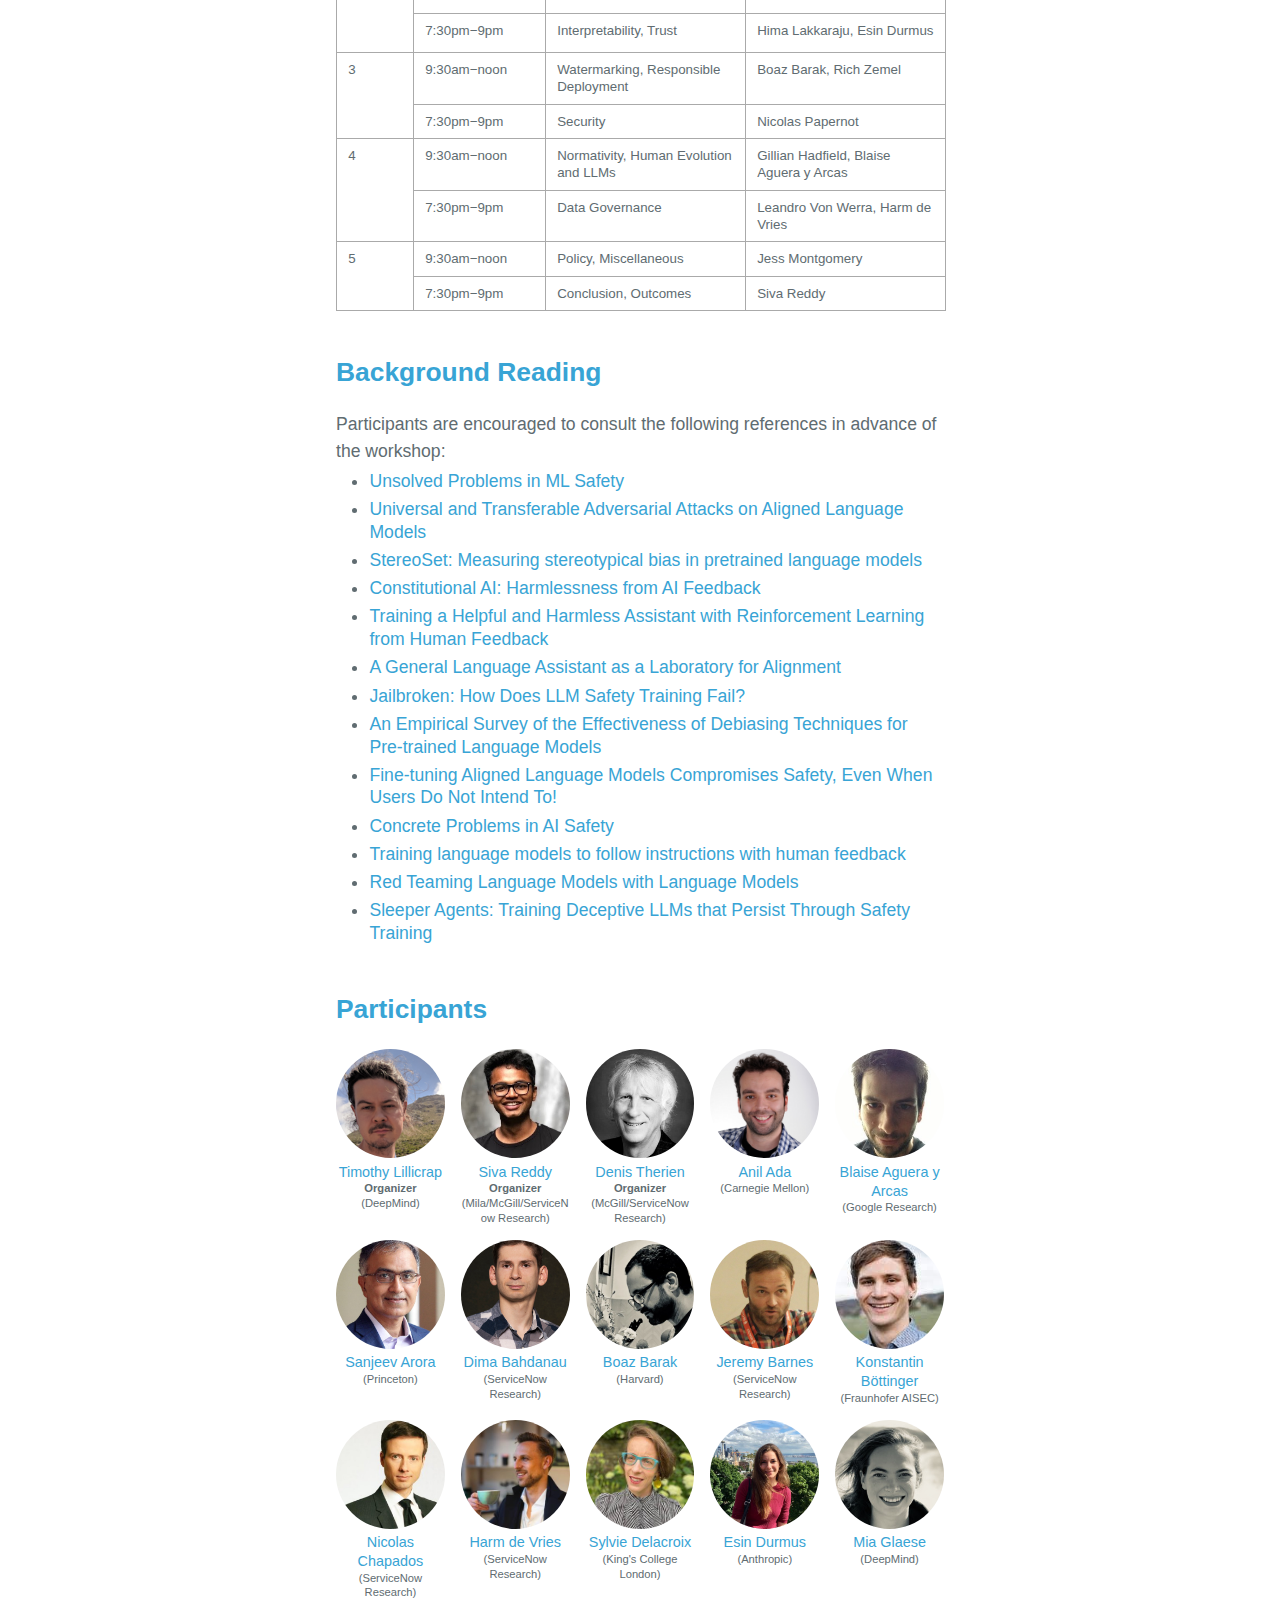
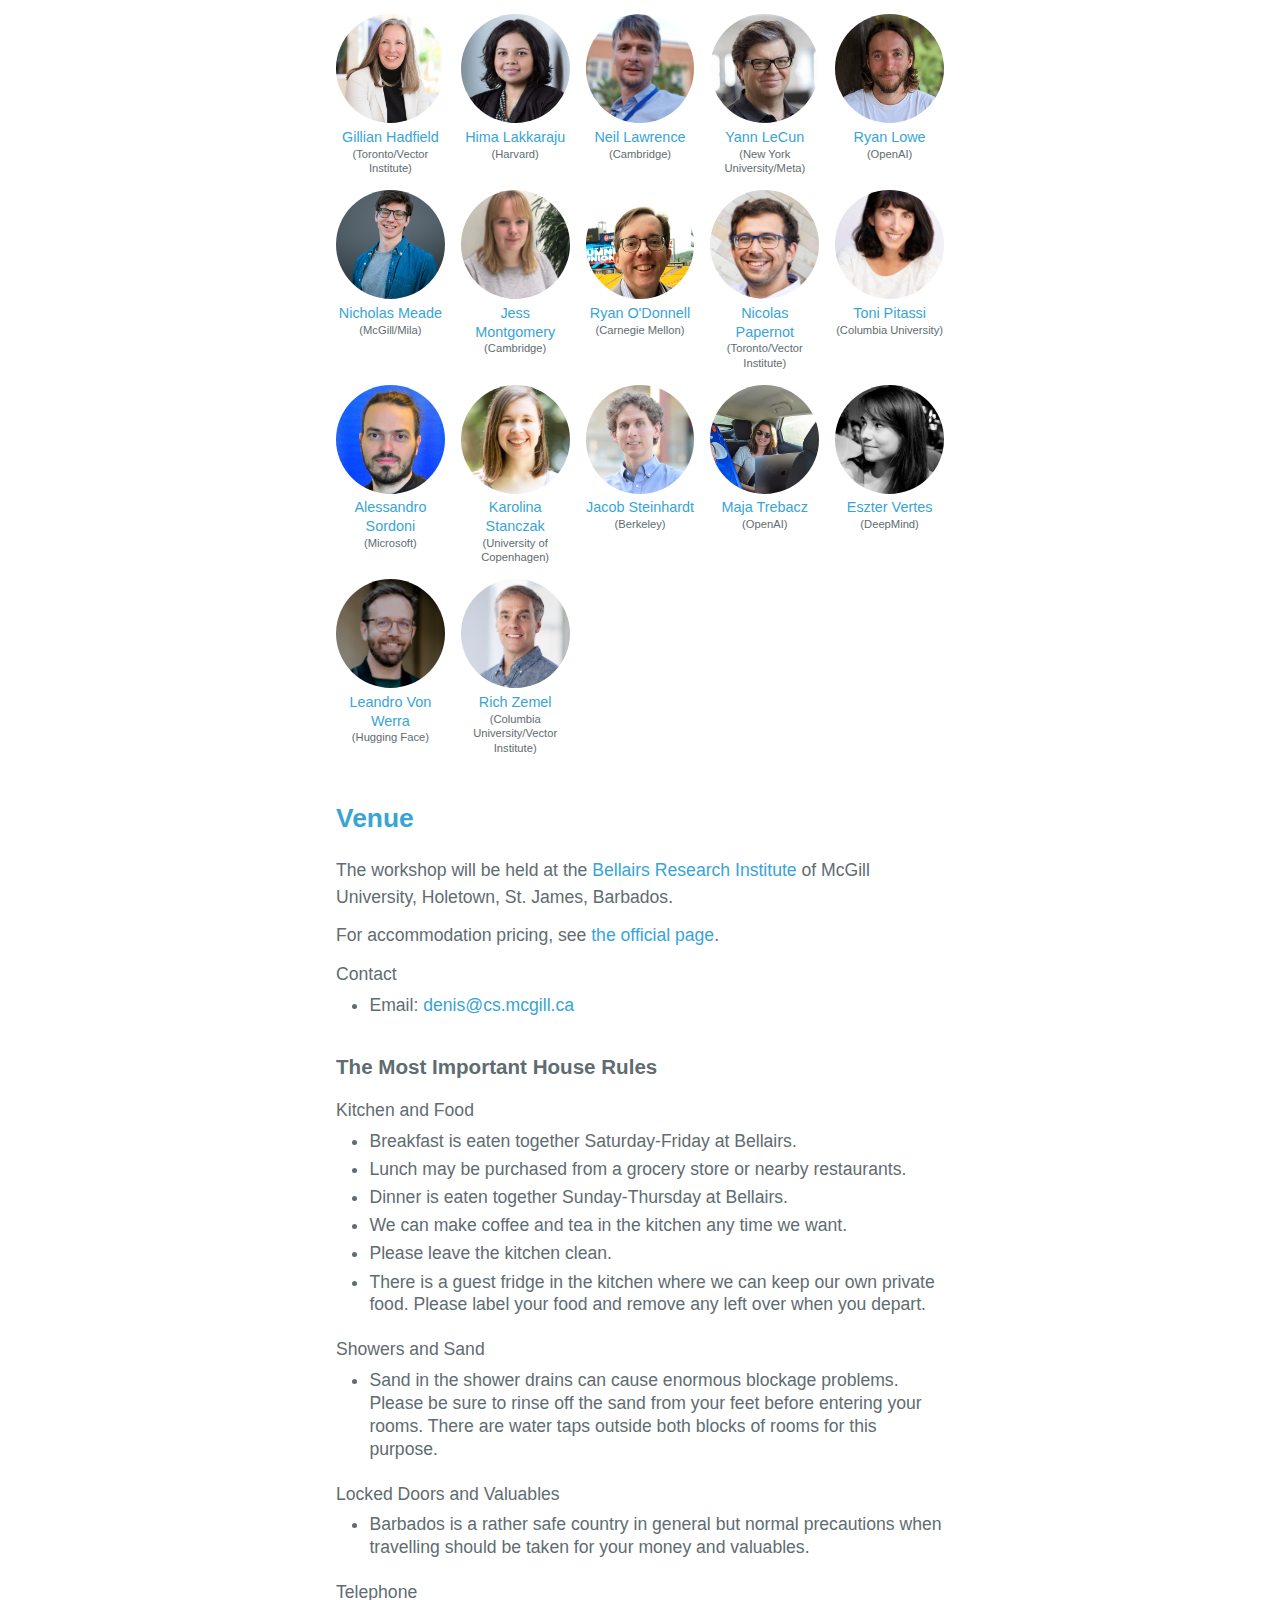
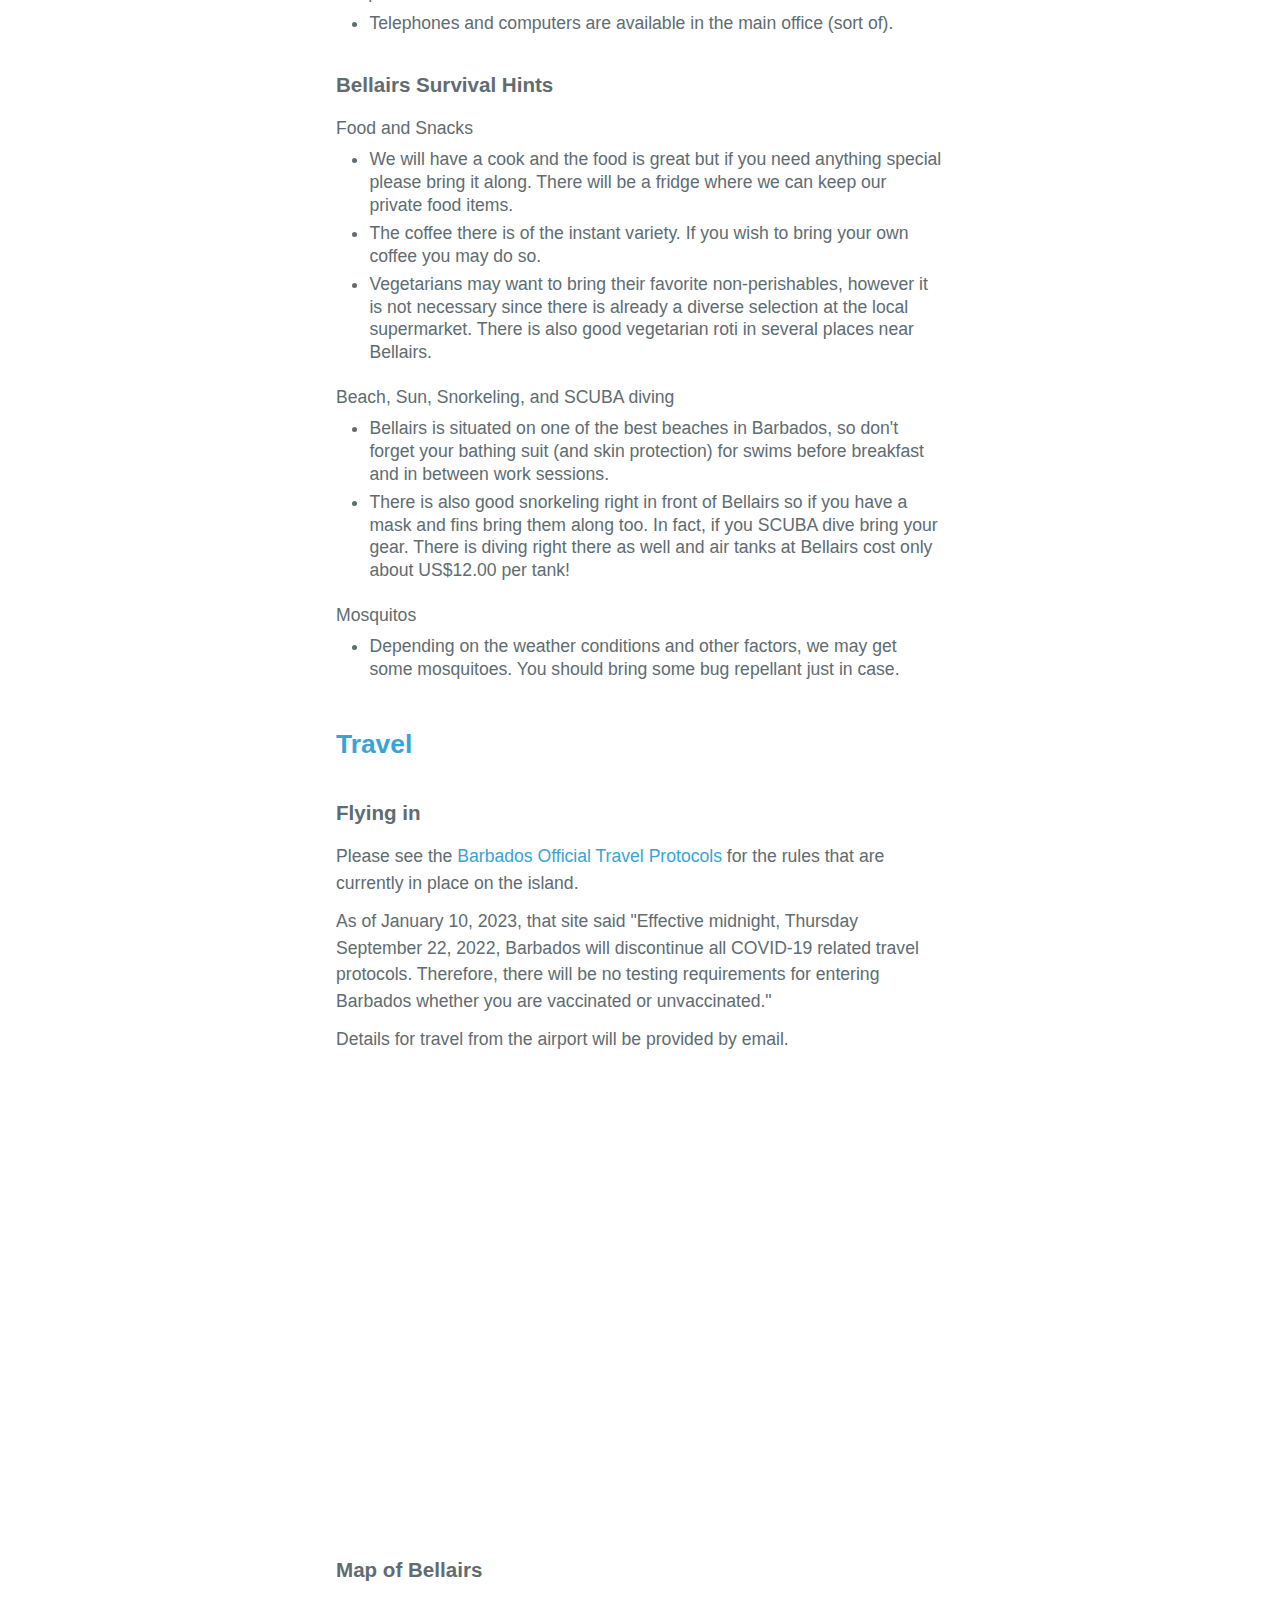
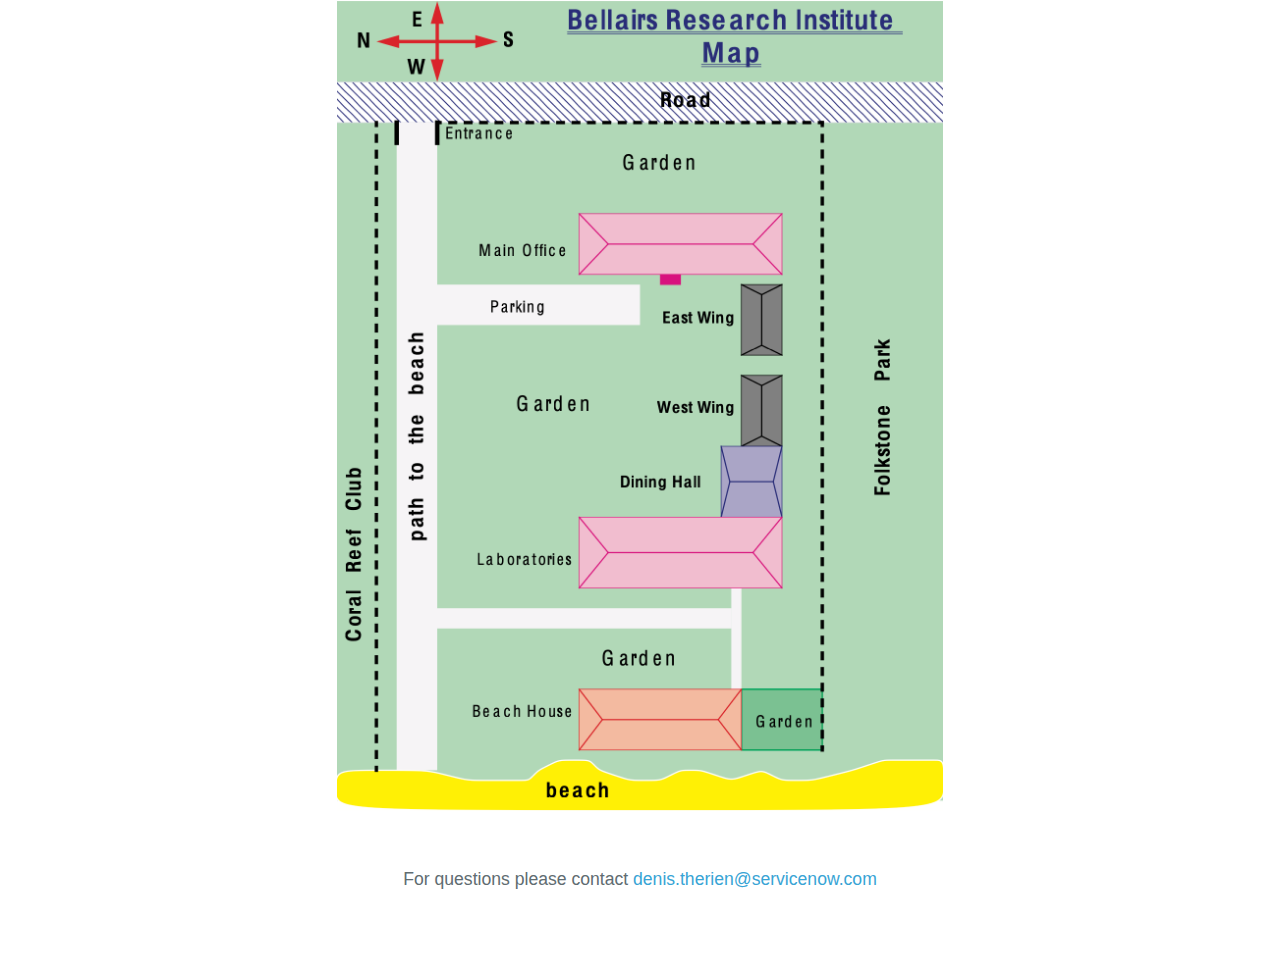
==== commit 5766db1c: "Update talk title" ====
--- a/index.html
+++ b/index.html
@@ -105,7 +105,7 @@
 <div>4</div>
 </td>
 <td style="height: 39px;">9:30am&minus;noon</td>
-<td style="height: 39px;">AI, Normativity and Existential Risk</td>
+<td style="height: 39px;">Normativity, Human Evolution and LLMs</td>
 <td style="height: 39px;">Gillian Hadfield, Blaise Aguera y Arcas</td>
 </tr>
 <tr style="height: 39px;">
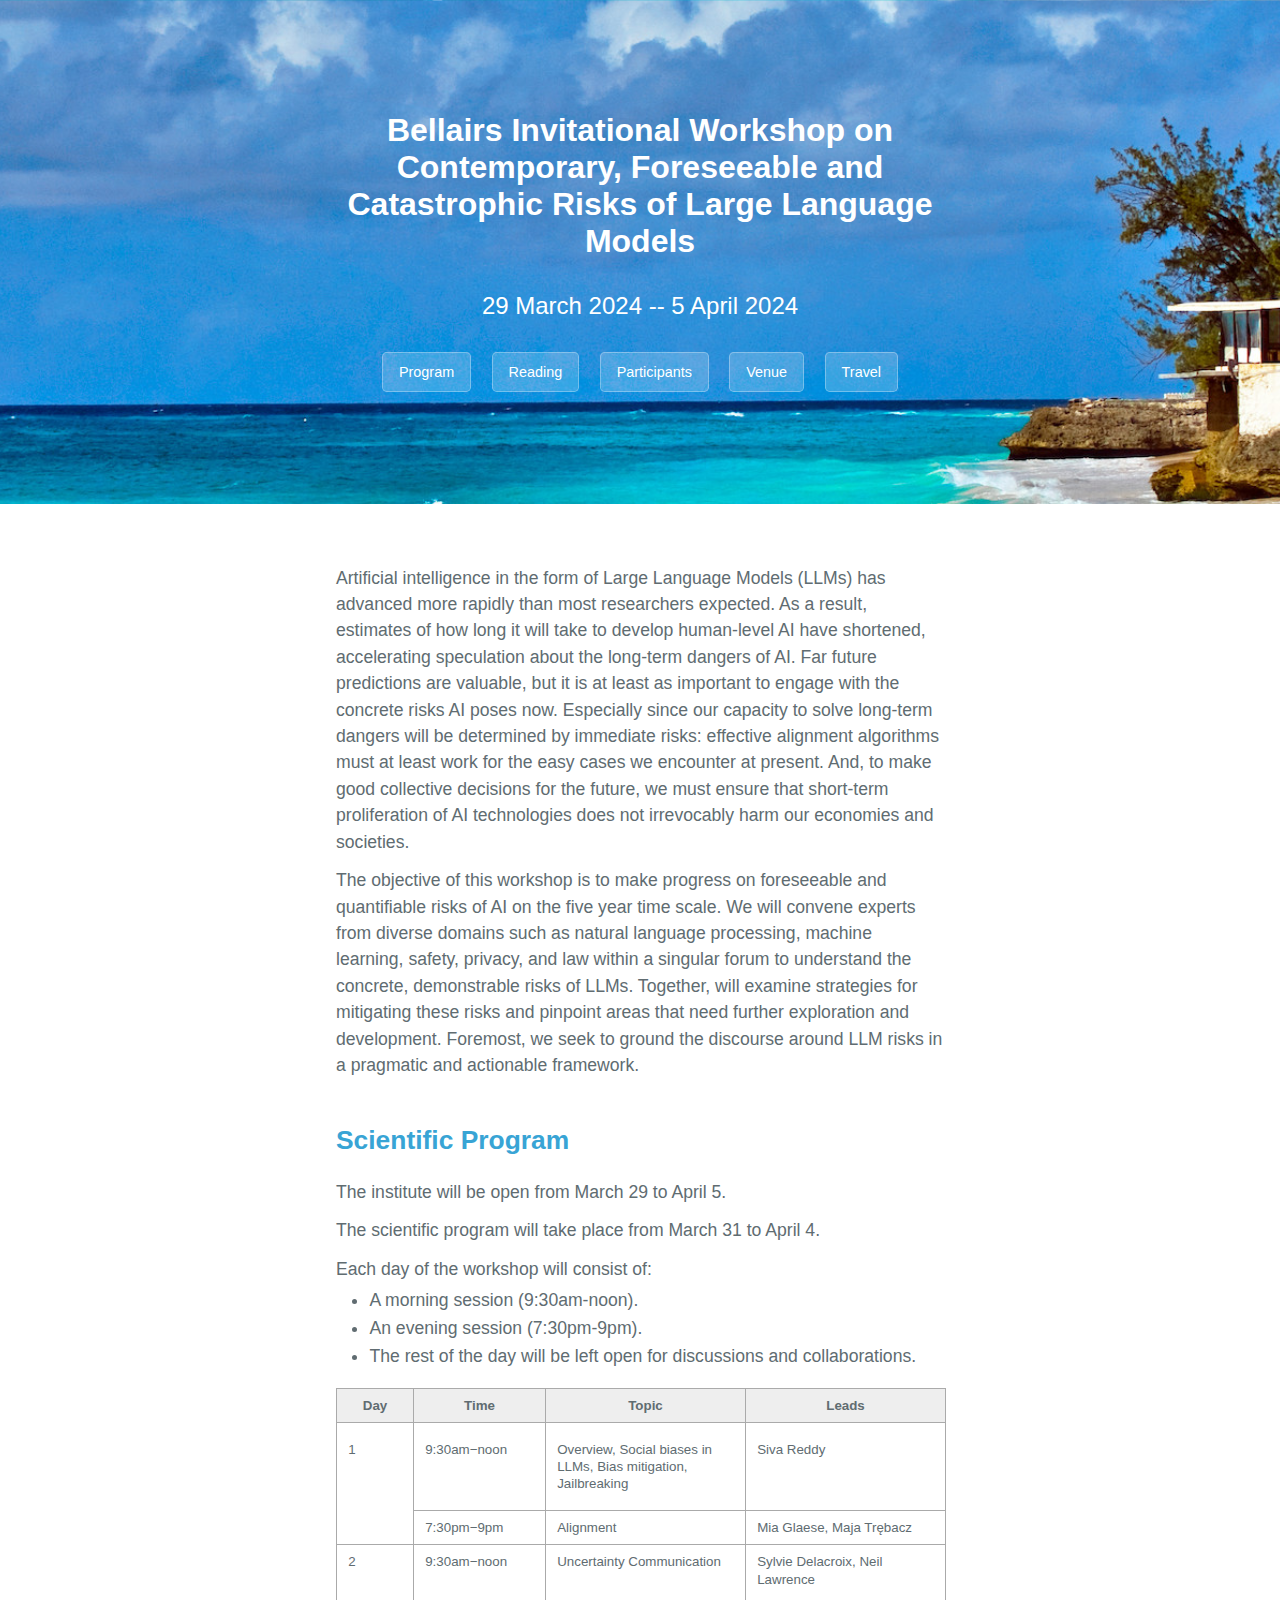
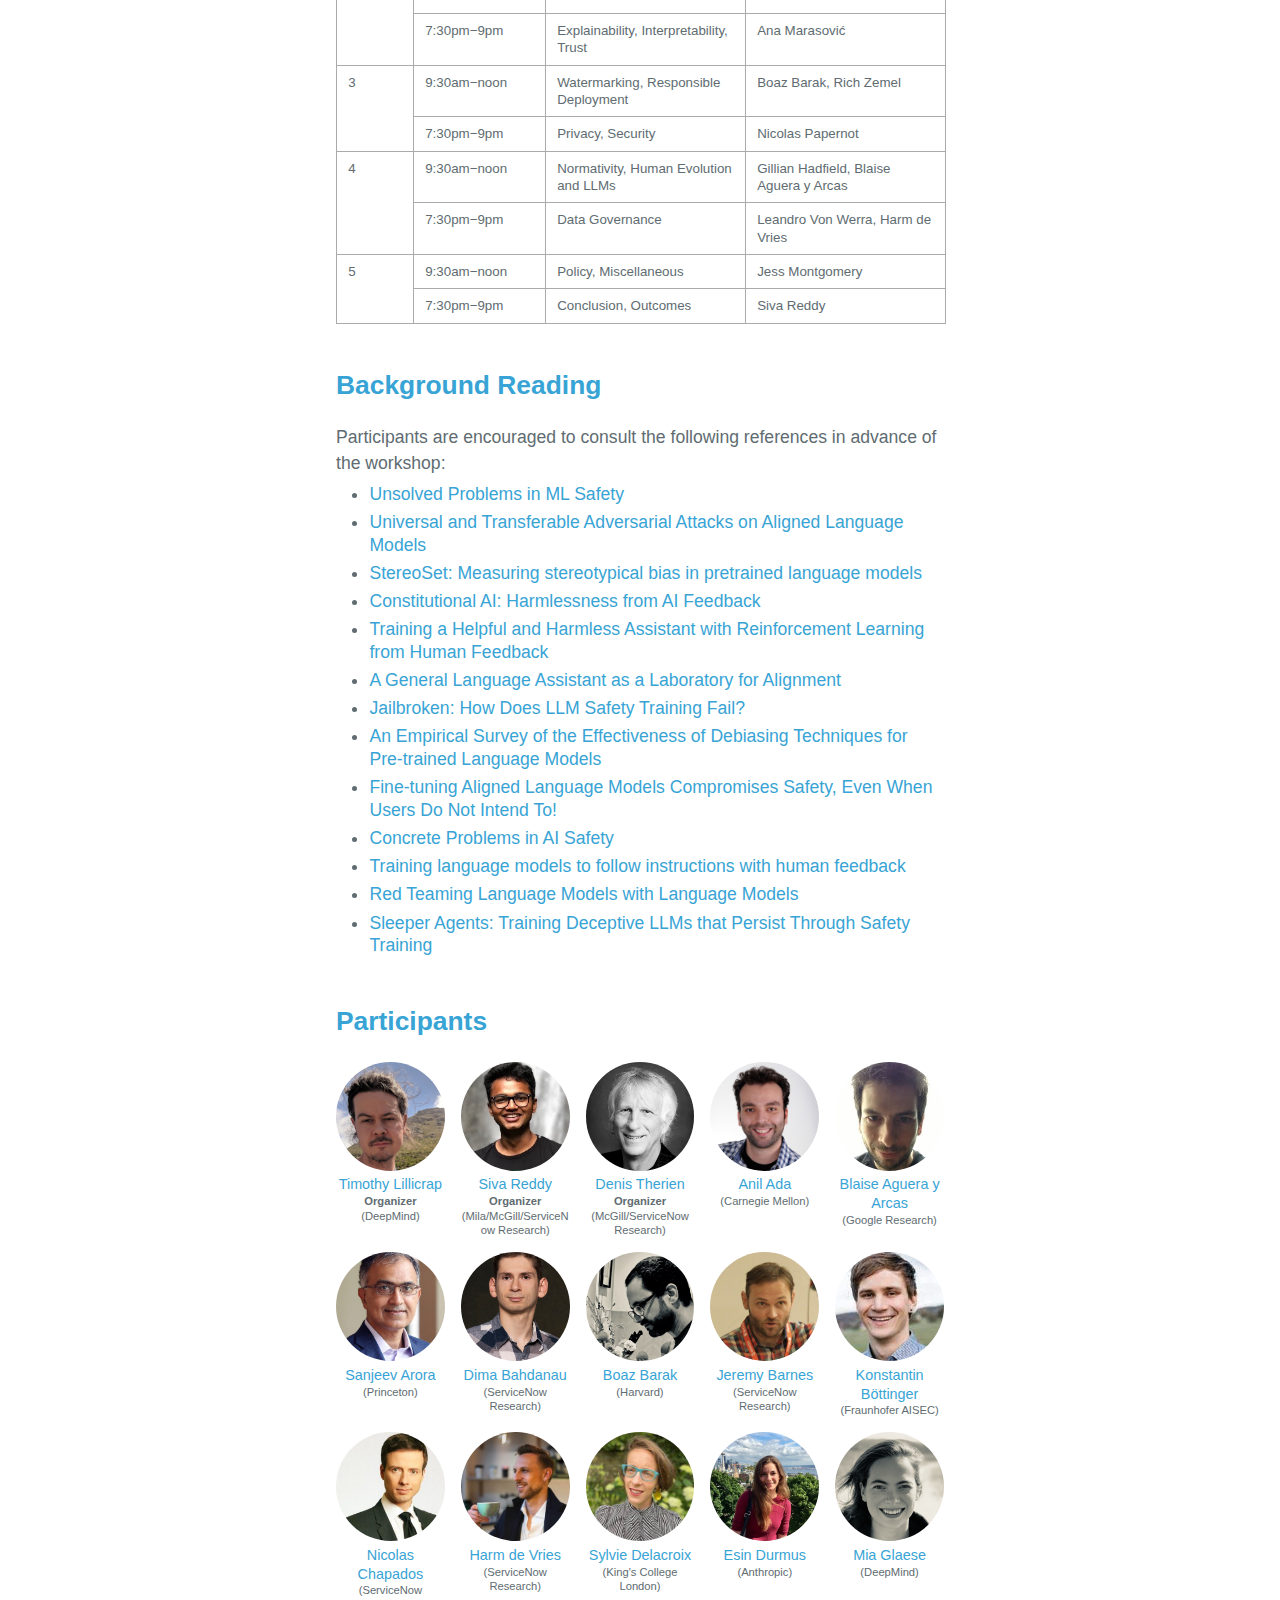
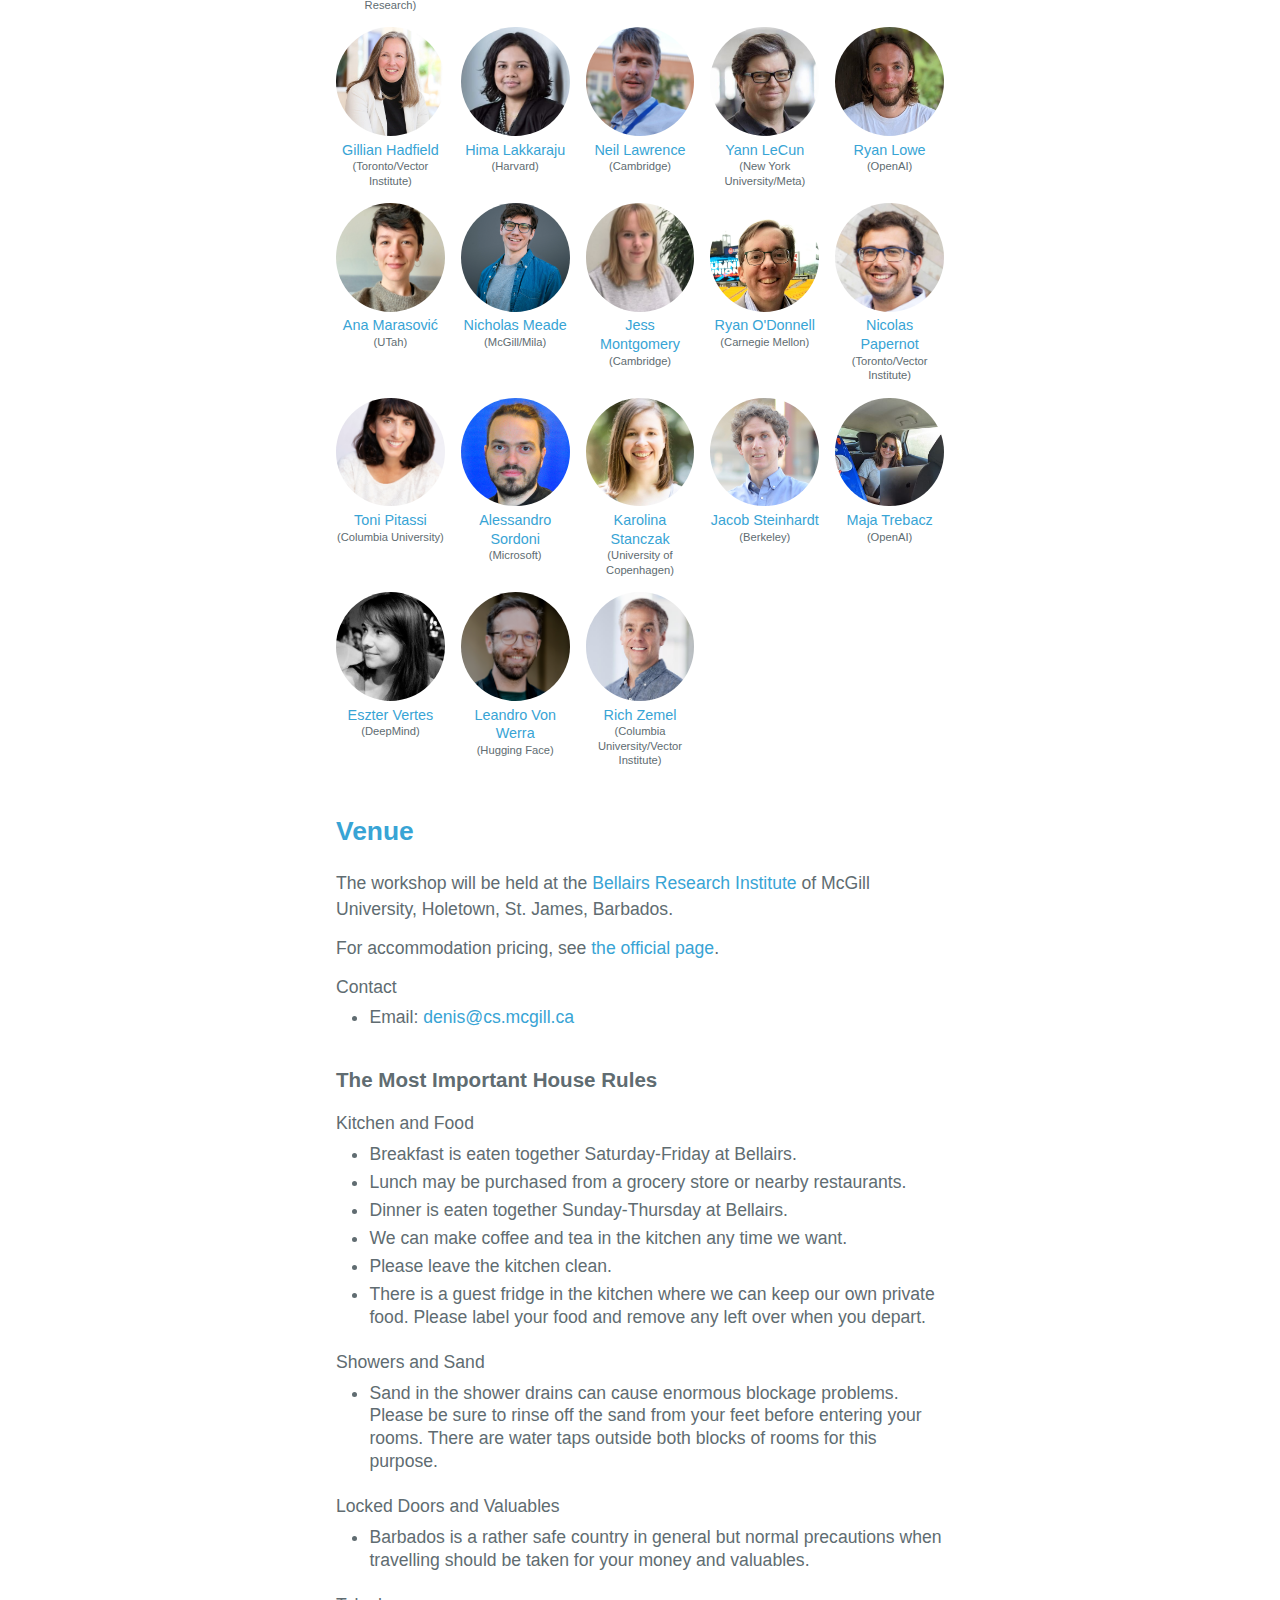
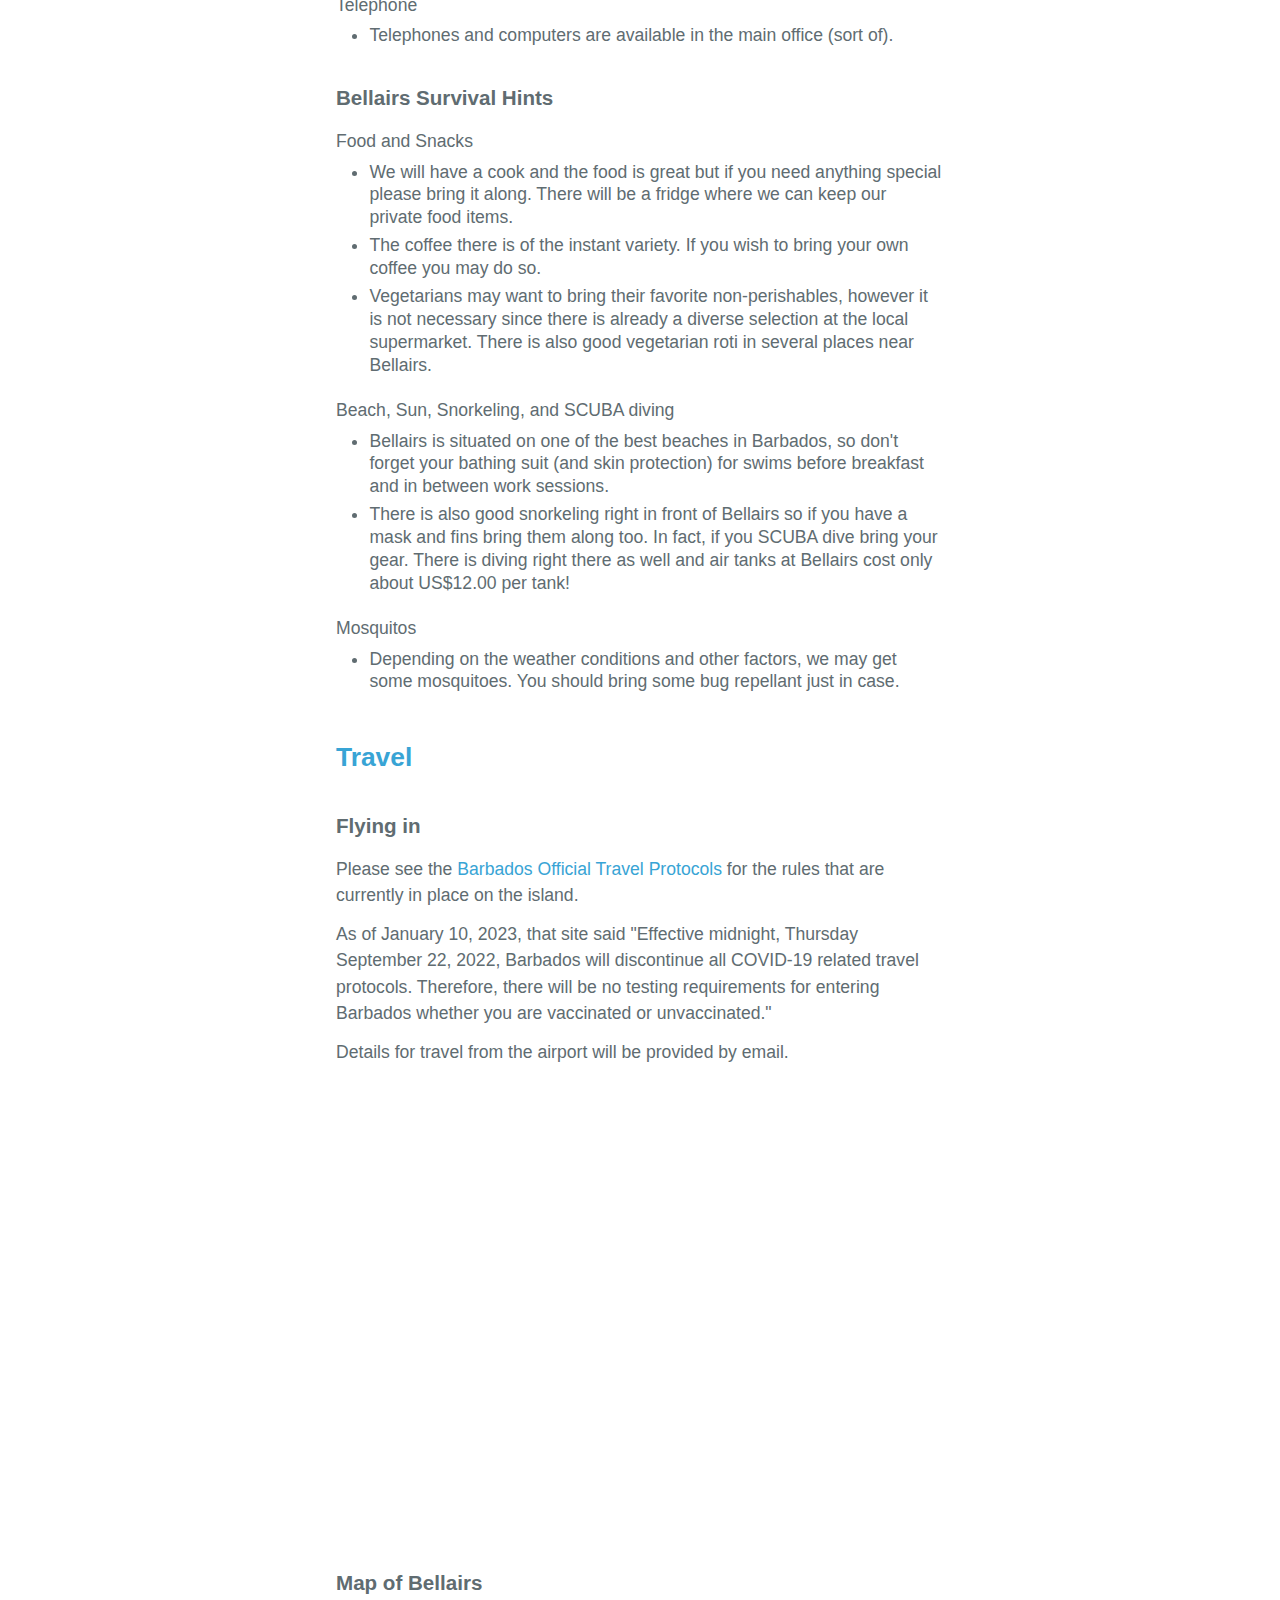
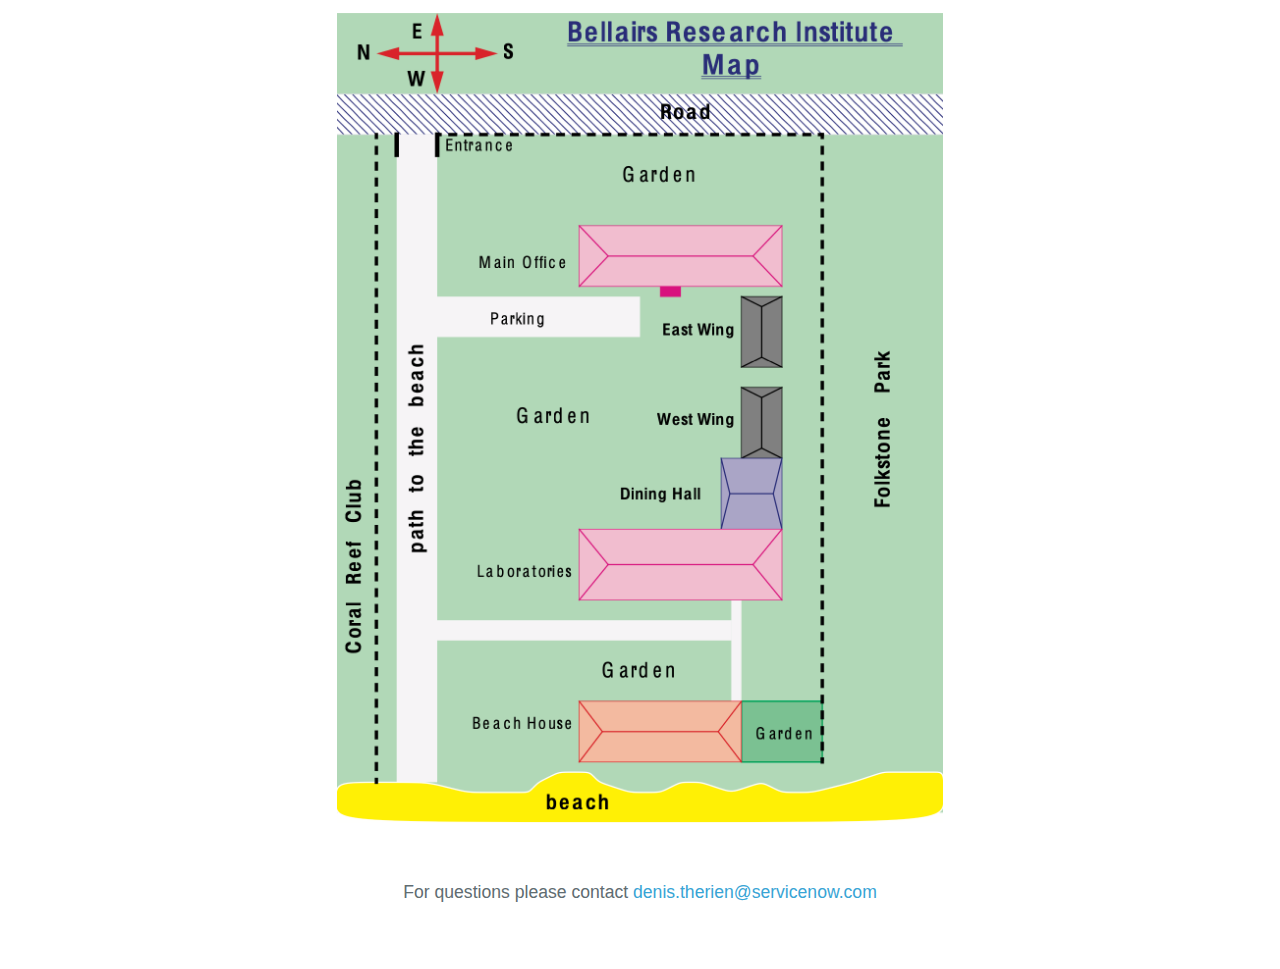
==== commit 7a493b1a: "Update index.html" ====
--- a/index.html
+++ b/index.html
@@ -84,8 +84,8 @@
 </tr>
 <tr style="height: 39px;">
 <td style="height: 39px;">7:30pm&minus;9pm</td>
-<td style="height: 39px;">Interpretability, Trust</td>
-<td style="height: 39px;">Hima Lakkaraju, Esin Durmus</td>
+<td style="height: 39px;">Explainability, Interpretability, Trust</td>
+<td style="height: 39px;">Ana Marasović</td>
 </tr>
 <tr style="height: 39px;">
 <td style="height: 59px;" colspan="1" rowspan="2">
@@ -97,7 +97,7 @@
 </tr>
 <tr style="height: 20px;">
 <td style="height: 20px;">7:30pm&minus;9pm</td>
-<td style="height: 20px;">Security</td>
+<td style="height: 20px;">Privacy, Security</td>
 <td style="height: 20px;">Nicolas Papernot</td>
 </tr>
 <tr style="height: 39px;">
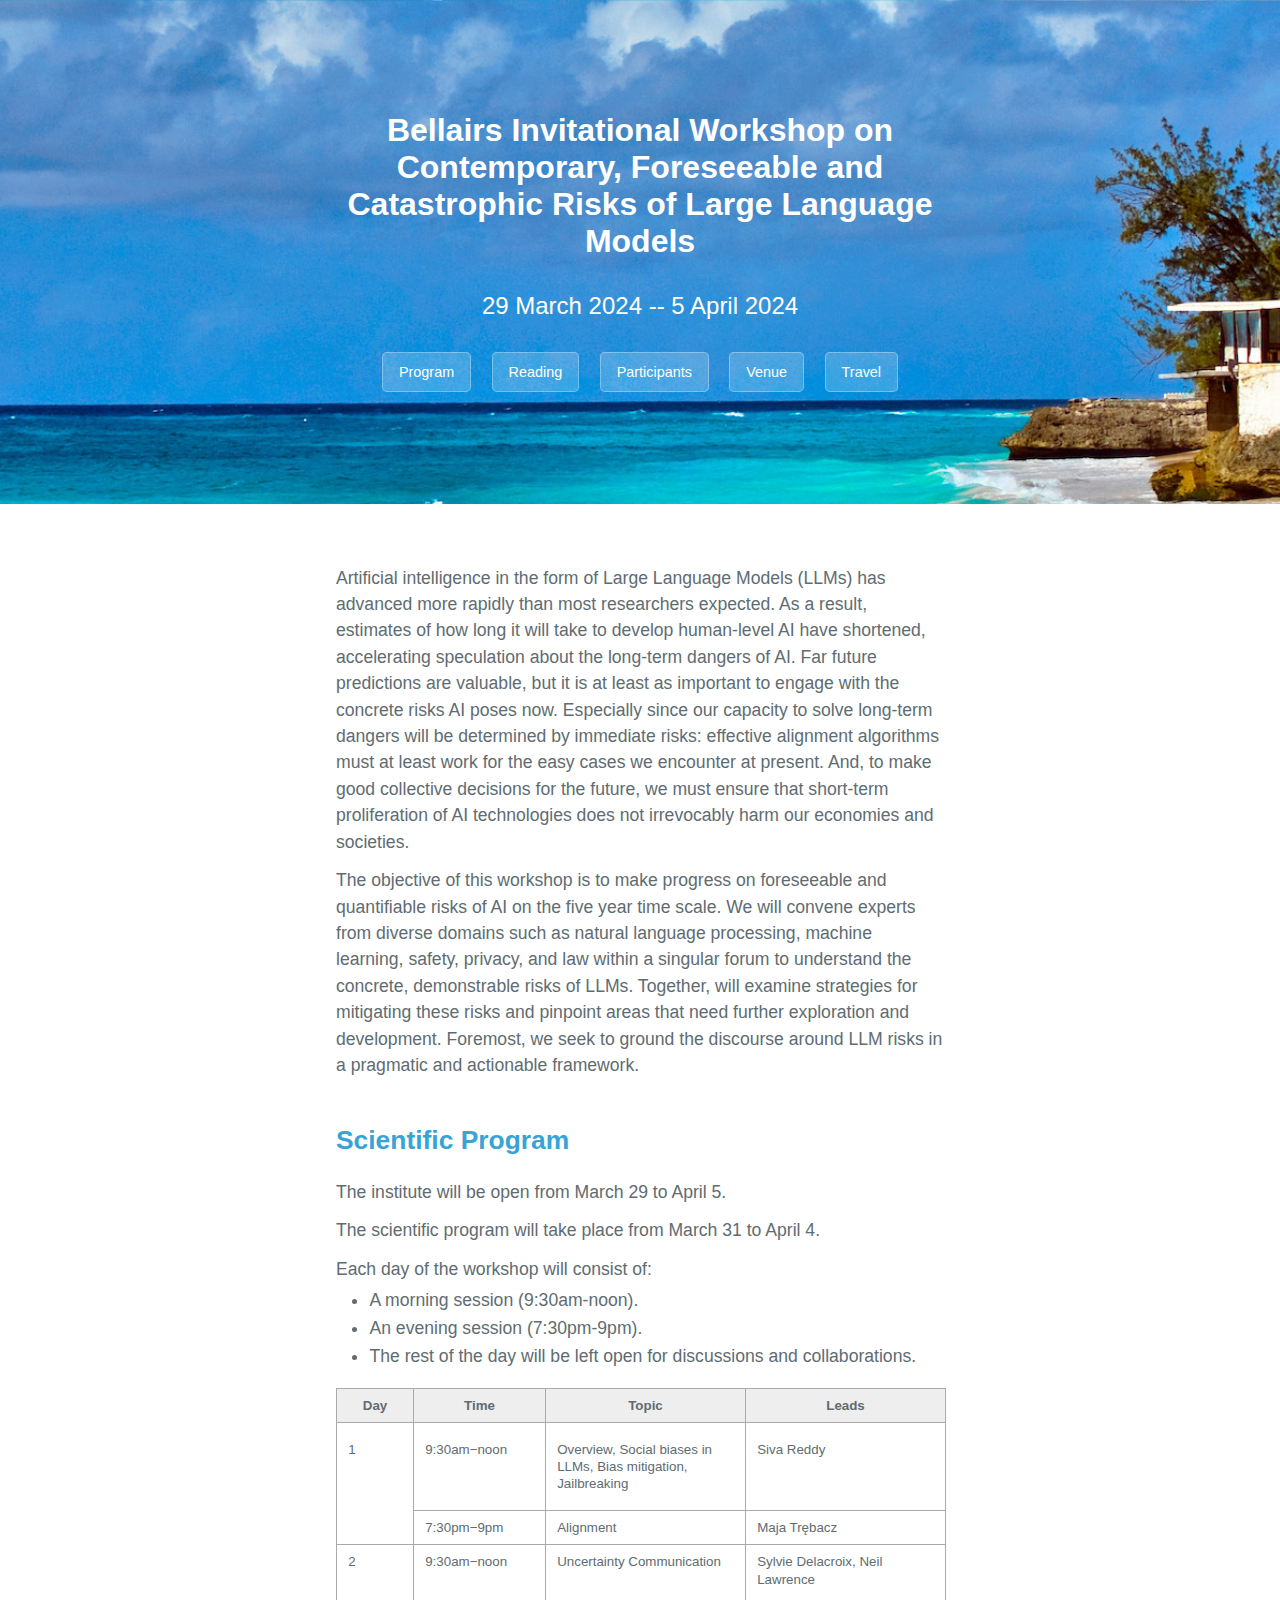
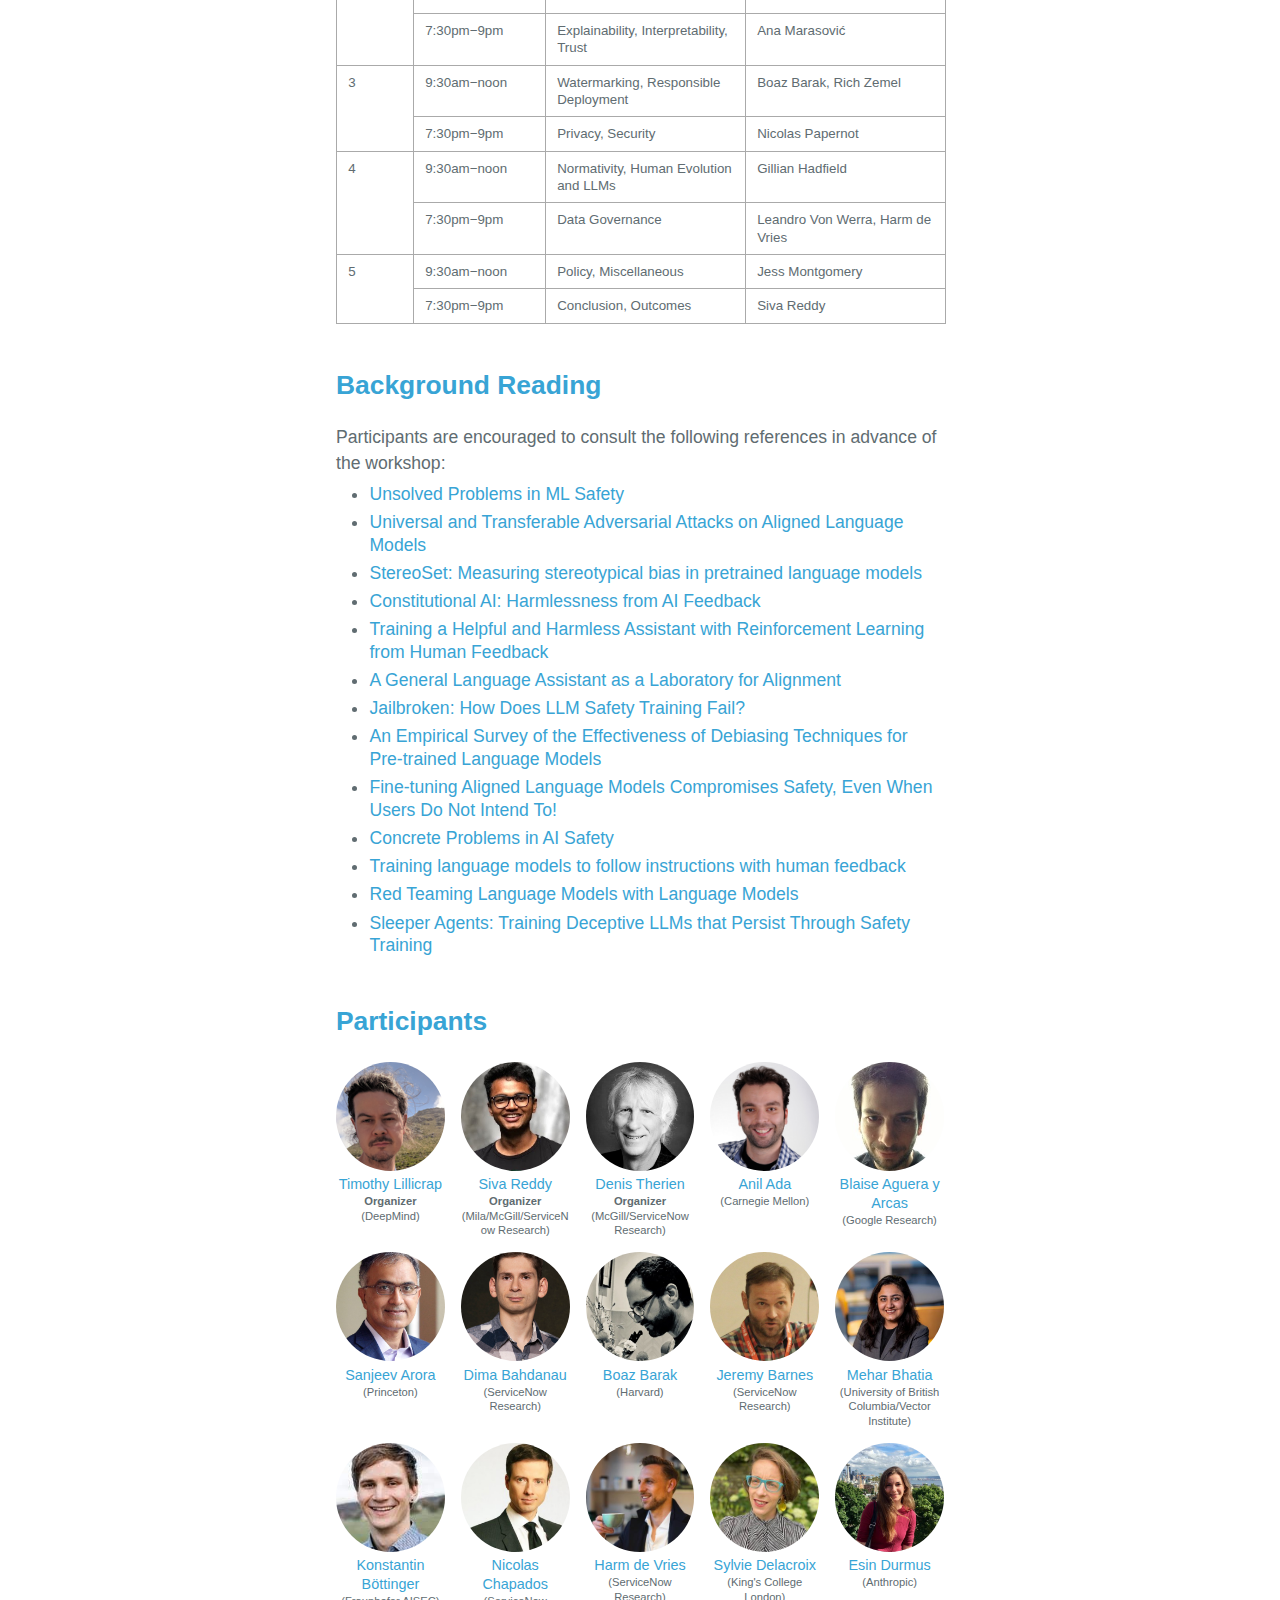
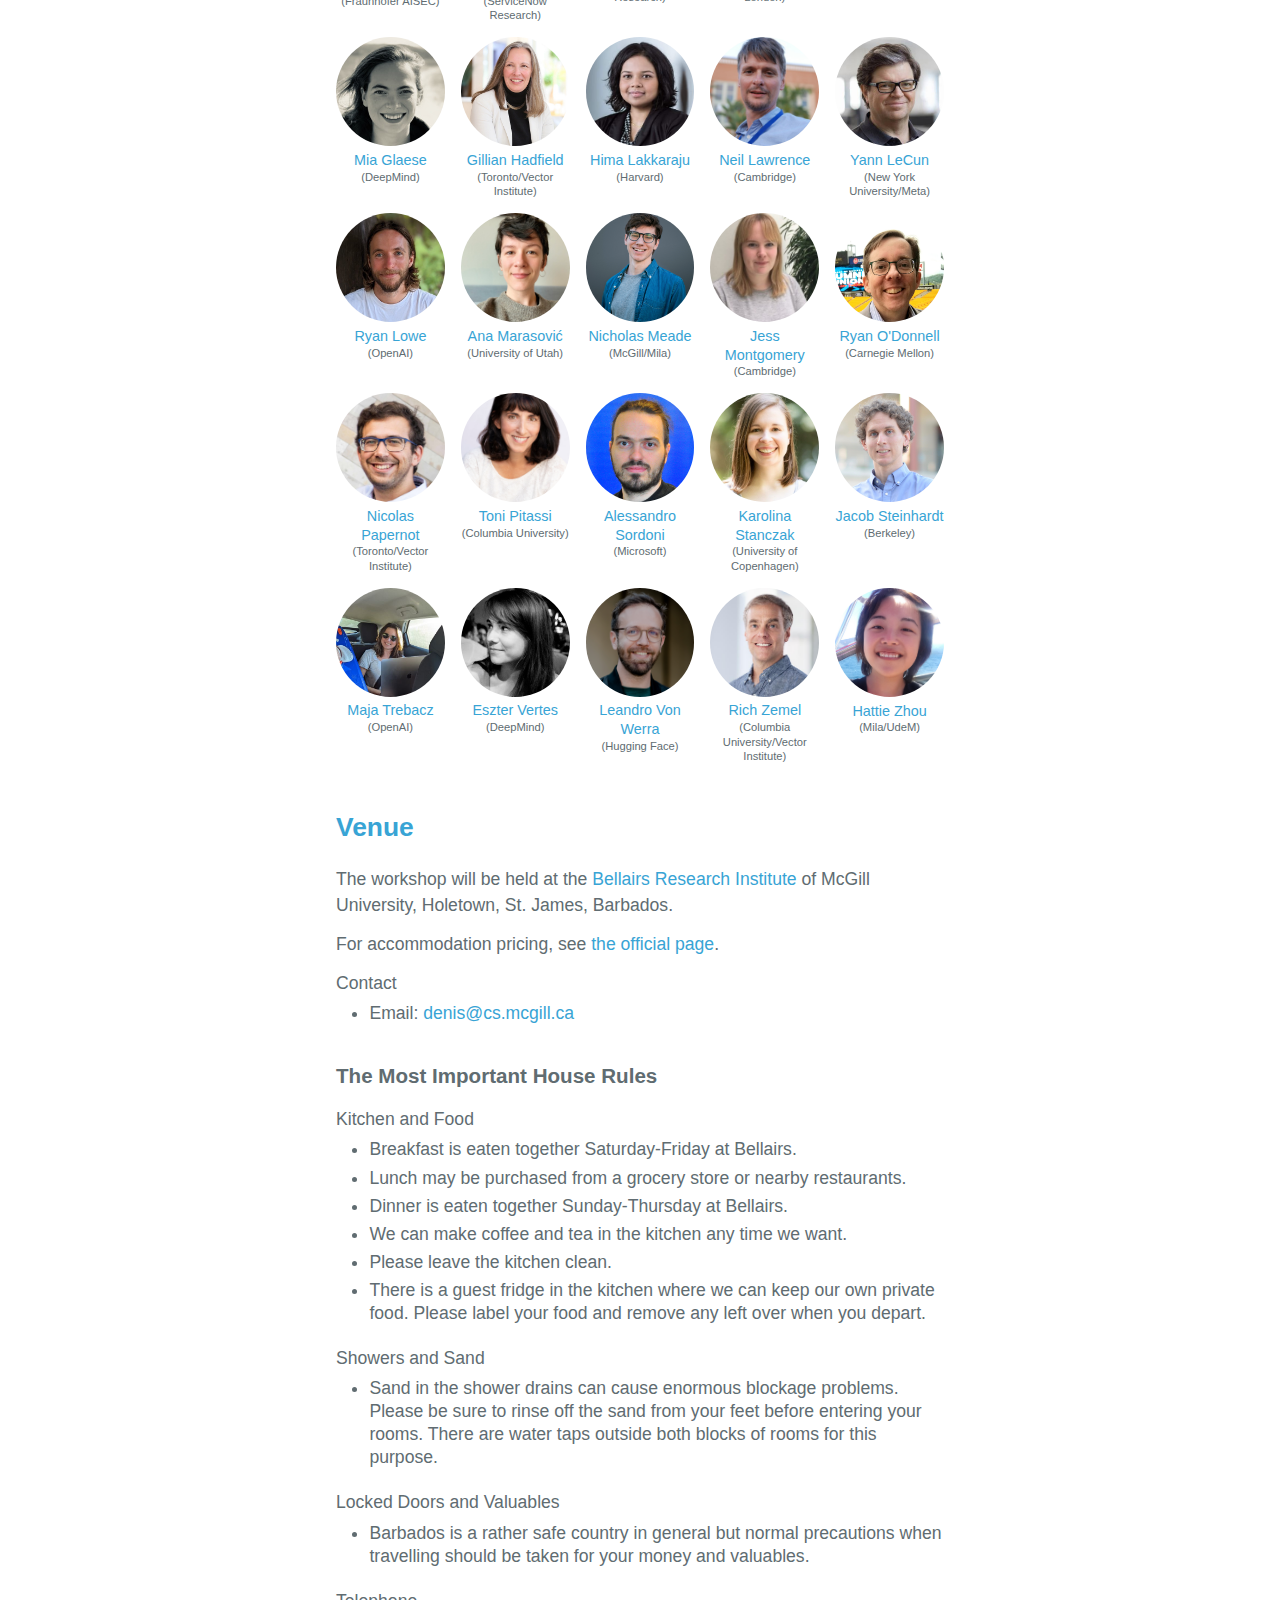
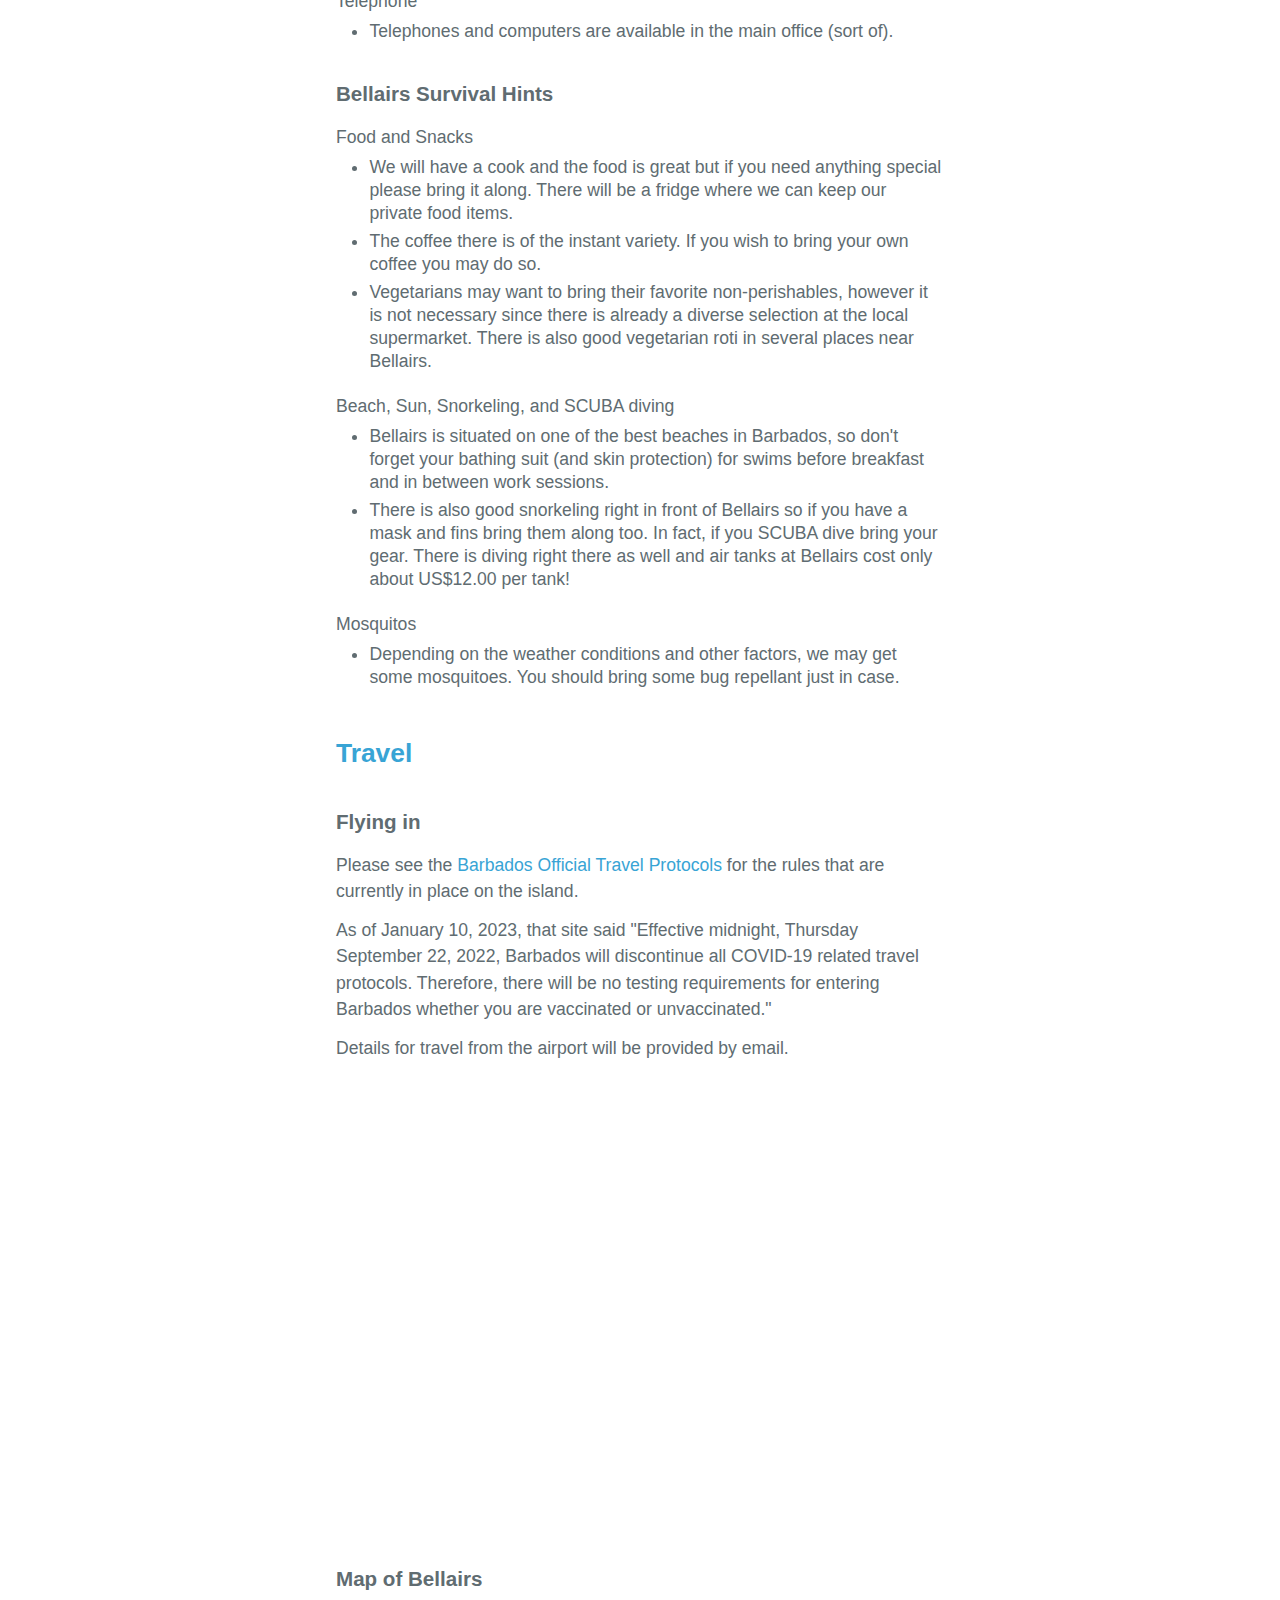
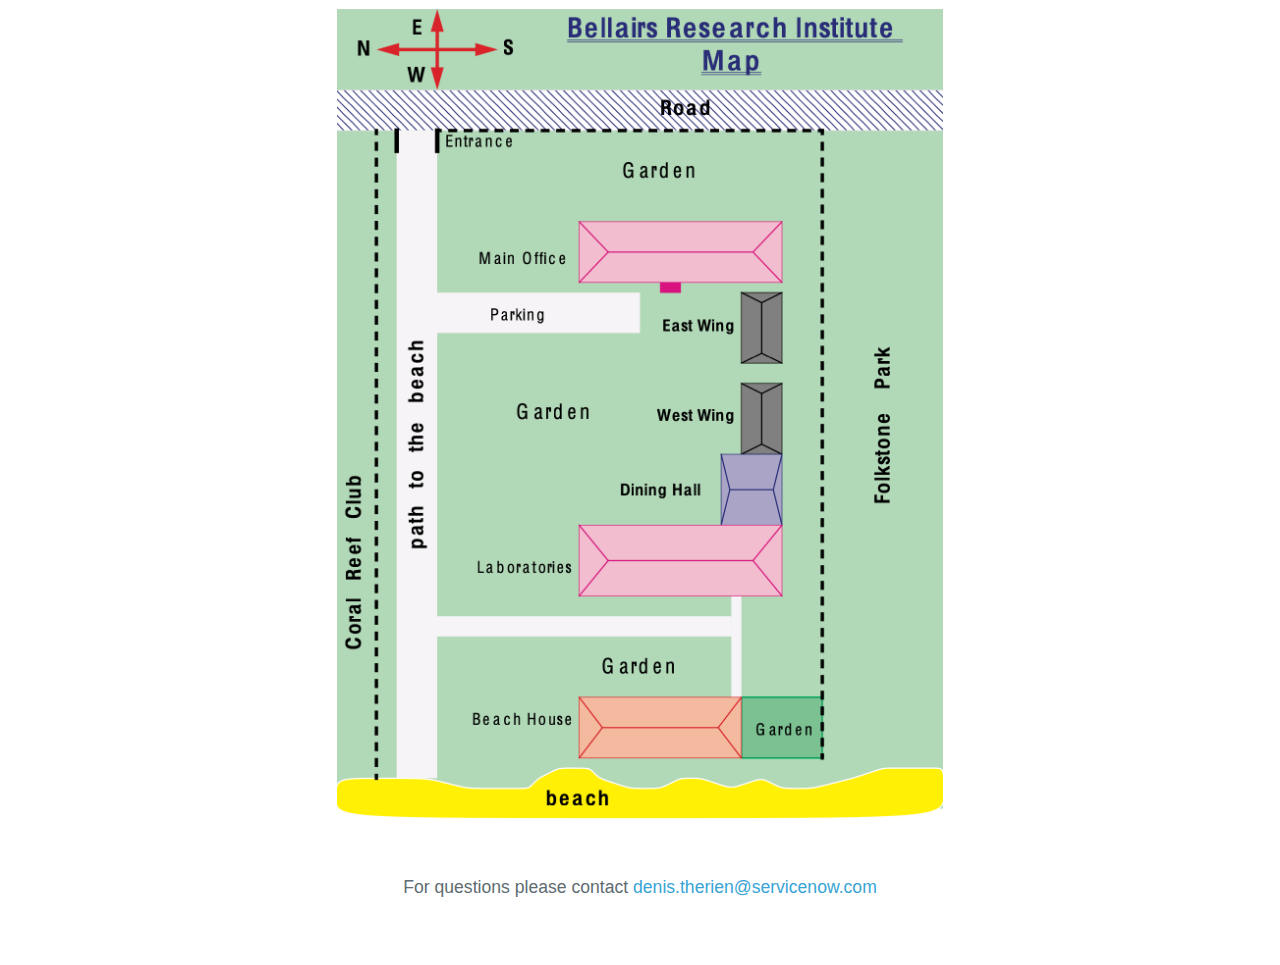
==== commit 9d19e215: "Update index.html" ====
--- a/index.html
+++ b/index.html
@@ -72,7 +72,7 @@
 <tr style="height: 20px;">
 <td style="height: 20px;">7:30pm&minus;9pm</td>
 <td style="height: 20px;">Alignment</td>
-<td style="height: 20px;">Mia Glaese, Maja Trębacz</td>
+<td style="height: 20px;">Maja Trębacz</td>
 </tr>
 <tr style="height: 39px;">
 <td style="height: 78px;" colspan="1" rowspan="2">
@@ -106,7 +106,7 @@
 </td>
 <td style="height: 39px;">9:30am&minus;noon</td>
 <td style="height: 39px;">Normativity, Human Evolution and LLMs</td>
-<td style="height: 39px;">Gillian Hadfield, Blaise Aguera y Arcas</td>
+<td style="height: 39px;">Gillian Hadfield</td>
 </tr>
 <tr style="height: 39px;">
 <td style="height: 39px;">7:30pm&minus;9pm</td>
